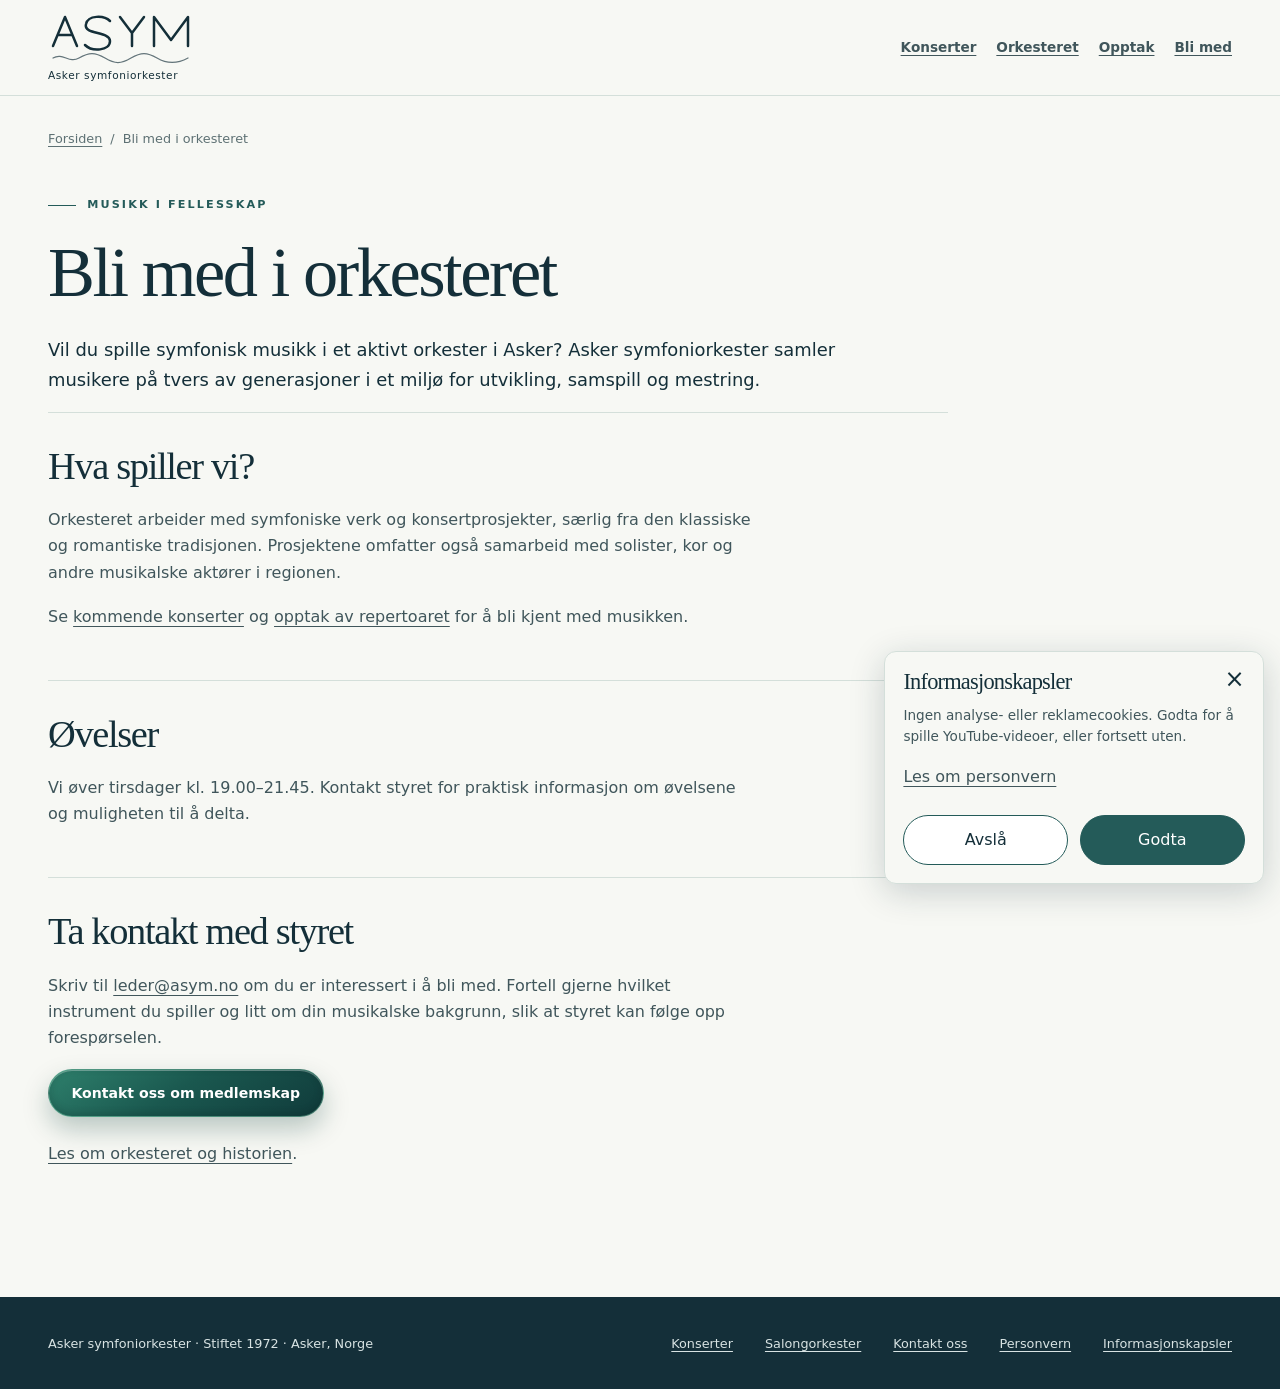
==== bli-med/index.html @ 5e907224 "Animate ASYM letters and resonance wave in a smooth continuous loop" ====
<!DOCTYPE html>
<html lang="nb"><head>
<meta charset="UTF-8"><meta name="viewport" content="width=device-width, initial-scale=1.0">
<meta name="theme-color" content="#142f39"><meta name="robots" content="index, follow, max-image-preview:large">
<title>Spille i orkester i Asker? | Bli med i Asker symfoniorkester</title><meta name="description" content="Vil du spille i Asker symfoniorkester? Vi øver tirsdager kl. 19.00–21.45. Kontakt styret om medlemskap og muligheten til å spille sammen med oss.">
<link rel="canonical" href="https://asym.no/bli-med/"><link rel="icon" href="/favicon.ico">
<link rel="icon" type="image/png" sizes="48x48" href="/favicon-48x48.png">
<link rel="icon" type="image/png" sizes="96x96" href="/favicon-96x96.png">
<link rel="icon" type="image/png" sizes="512x512" href="/favicon.png">
<link rel="apple-touch-icon" sizes="180x180" href="/apple-touch-icon.png"><link rel="manifest" href="/site.webmanifest">
<meta property="og:type" content="website"><meta property="og:locale" content="nb_NO">
<meta property="og:site_name" content="Asker symfoniorkester"><meta property="og:title" content="Spille i orkester i Asker? | Bli med i Asker symfoniorkester">
<meta property="og:description" content="Vil du spille i Asker symfoniorkester? Vi øver tirsdager kl. 19.00–21.45. Kontakt styret om medlemskap og muligheten til å spille sammen med oss."><meta property="og:url" content="https://asym.no/bli-med/">
<meta property="og:image" content="https://asym.no/images/orchestra_piano.jpg"><meta name="twitter:card" content="summary_large_image">
<link rel="stylesheet" href="/styles.css?v=86"><link rel="stylesheet" href="/content-pages.css?v=2">
<script type="application/ld+json">{
  "@context": "https://schema.org",
  "@graph": [
    {
      "@type": "MusicGroup",
      "@id": "https://asym.no/#organization",
      "name": "Asker symfoniorkester",
      "alternateName": "ASYM",
      "url": "https://asym.no/",
      "foundingDate": "1972",
      "email": "leder@asym.no",
      "logo": {
        "@type": "ImageObject",
        "url": "https://asym.no/favicon.png",
        "contentUrl": "https://asym.no/favicon.png",
        "width": 512,
        "height": 512
      },
      "image": "https://asym.no/images/orchestra_piano.jpg",
      "sameAs": [
        "https://www.facebook.com/profile.php?id=100062928895060"
      ]
    },
    {
      "@type": "WebPage",
      "@id": "https://asym.no/bli-med/#webpage",
      "url": "https://asym.no/bli-med/",
      "name": "Spille i orkester i Asker? | Bli med i Asker symfoniorkester",
      "description": "Vil du spille i Asker symfoniorkester? Vi øver tirsdager kl. 19.00–21.45. Kontakt styret om medlemskap og muligheten til å spille sammen med oss.",
      "inLanguage": "nb-NO",
      "isPartOf": {
        "@id": "https://asym.no/#website"
      },
      "about": {
        "@id": "https://asym.no/#organization"
      }
    },
    {
      "@type": "BreadcrumbList",
      "itemListElement": [
        {
          "@type": "ListItem",
          "position": 1,
          "name": "Forsiden",
          "item": "https://asym.no/"
        },
        {
          "@type": "ListItem",
          "position": 2,
          "name": "Bli med i orkesteret",
          "item": "https://asym.no/bli-med/"
        }
      ]
    }
  ]
}</script>
</head><body class="content-page"><a class="skip-link" href="#main">Hopp til innhold</a>
<header class="site-header"><nav class="content-nav" aria-label="Hovednavigasjon"><a class="brand brand-signature" href="/" aria-label="Asker symfoniorkester hjem"><svg class="brand-symbol" xmlns="http://www.w3.org/2000/svg" viewBox="0 0 148 56" fill="none" aria-hidden="true" focusable="false">
  <g stroke="currentColor" stroke-width="2.5" stroke-linecap="round" stroke-linejoin="round">
    <path d="M5 34 17 5 29 34M10 23h14"/>
    <path d="M62 9C56 3 40 3 38 12c-3 11 24 7 24 17 0 10-18 11-25 4"/>
    <path d="m72 5 12 16L96 5M84 21v13"/>
    <path d="M106 34V5l17 23 17-23v29"/>
  </g>
  <path class="brand-wave" d="M5 46c10-6 16 6 26 0s16-6 26 0 16 6 26 0 16-6 26 0 20 6 31 0" stroke="currentColor" stroke-width="1.25" stroke-linecap="round"/>
</svg><span class="brand-name">Asker symfoniorkester</span></a><div><a href="/konserter/">Konserter</a><a href="/om/">Orkesteret</a><a href="/repertoar/">Opptak</a><a href="/bli-med/">Bli med</a></div></nav></header>
<main id="main" class="container content-main">
<nav class="breadcrumbs" aria-label="Brødsmuler"><a href="/">Forsiden</a> <span>/</span> <span aria-current="page">Bli med i orkesteret</span></nav>
<p class="eyebrow">Musikk i fellesskap</p><h1>Bli med i orkesteret</h1><p class="lead">Vil du spille symfonisk musikk i et aktivt orkester i Asker? Asker symfoniorkester samler musikere på tvers av generasjoner i et miljø for utvikling, samspill og mestring.</p><section class="content-section"><h2>Hva spiller vi?</h2><p>Orkesteret arbeider med symfoniske verk og konsertprosjekter, særlig fra den klassiske og romantiske tradisjonen. Prosjektene omfatter også samarbeid med solister, kor og andre musikalske aktører i regionen.</p><p>Se <a href="/konserter/">kommende konserter</a> og <a href="/repertoar/">opptak av repertoaret</a> for å bli kjent med musikken.</p></section><section class="content-section"><h2>Øvelser</h2><p>Vi øver tirsdager kl. 19.00–21.45. Kontakt styret for praktisk informasjon om øvelsene og muligheten til å delta.</p></section><section class="content-section"><h2>Ta kontakt med styret</h2><p>Skriv til <a href="mailto:leder@asym.no">leder@asym.no</a> om du er interessert i å bli med. Fortell gjerne hvilket instrument du spiller og litt om din musikalske bakgrunn, slik at styret kan følge opp forespørselen.</p><a class="button button-primary" href="mailto:leder@asym.no">Kontakt oss om medlemskap</a><p class="content-note"><a href="/om/">Les om orkesteret og historien</a>.</p></section>
</main><footer class="site-footer"><div class="container footer-inner"><p>Asker symfoniorkester · Stiftet 1972 · Asker, Norge</p><div class="footer-links"><a href="/konserter/">Konserter</a><a href="/salongorkester/">Salongorkester</a><a href="mailto:leder@asym.no">Kontakt oss</a><a href="/personvern.html">Personvern</a></div></div></footer>
<script src="/cookies.js?v=3" defer></script>
</body></html>
---- styles.css ----
:root {
  color-scheme: light;
  --ink: #142f39;
  --text: #40565b;
  --muted: #5e7174;
  --paper: #f7f8f4;
  --mist: #eaf0ec;
  --line: #d4dfda;
  --fjord: #245b59;
  --ice: #d9e9df;
  --white: #fff;
  --container: 1200px;
  --gutter: clamp(1.25rem, 4vw, 3rem);
  --serif: Georgia, 'Times New Roman', serif;
}
.cookie-dialog { position: fixed; right: max(1rem, env(safe-area-inset-right)); bottom: max(1rem, env(safe-area-inset-bottom)); z-index: 120; width: min(380px, calc(100% - 2rem)); max-height: calc(100dvh - 2rem); overflow-y: auto; margin: 0; padding: 1.15rem; border: 1px solid var(--line); border-radius: 12px; background: var(--paper); color: var(--text); box-shadow: 0 8px 35px #142f3933; }
.cookie-dialog[hidden] { display: none; }
.cookie-dialog h2 { margin-bottom: .65rem; padding-right: 2rem; font-size: 1.4rem; }
.cookie-dialog p { margin-bottom: .5rem; font-size: .85rem; line-height: 1.55; }
.cookie-close { position: absolute; top: .4rem; right: .4rem; width: 44px; height: 44px; padding: 0; border: 0; background: transparent; color: var(--ink); font-size: 1.5rem; cursor: pointer; }
body:has(.cookie-dialog:not([hidden])) .facebook-float { visibility: hidden; }
.cookie-dialog > a { display: inline-flex; align-items: center; min-height: 44px; }
.cookie-actions { display: flex; flex-wrap: wrap; gap: .75rem; margin-top: 1rem; }
.cookie-actions button { flex: 1; min-height: 48px; padding: .65rem 1.25rem; border: 1px solid var(--fjord); border-radius: 999px; background: white; color: var(--ink); cursor: pointer; }
.cookie-actions button[data-cookie-choice="accept"] { background: var(--fjord); color: white; }
.cookie-preferences { min-height: 44px; padding: 0; border: 0; background: transparent; color: inherit; font: inherit; text-decoration: underline; text-underline-offset: .25em; cursor: pointer; }
/* Membership stays on the main page, with a readable invitation and a single form. */
#bli-medlem { background: #112c37; padding-block: clamp(3rem, 6vw, 5.5rem); }
#bli-medlem .member-panel { display: grid; grid-template-columns: minmax(0, 1fr) minmax(0, 1fr); align-items: start; gap: clamp(2rem, 5vw, 4.5rem); }
.member-copy p { max-width: 58ch; line-height: 1.7; }
.member-rehearsal { margin-block: 1.75rem; padding-block: 1.25rem; border-block: 1px solid #ffffff33; }
.member-rehearsal > span { display: block; margin-bottom: .35rem; color: #bad8cd; font-size: .75rem; letter-spacing: .12em; text-transform: uppercase; }
.member-rehearsal strong { display: block; margin-bottom: .5rem; color: white; font-size: 1.1rem; }
.member-form h3 { margin-bottom: .7rem; color: white; font-family: 'Segoe UI', system-ui, sans-serif; font-size: 1.35rem; font-weight: 600; letter-spacing: -.02em; }
.member-form > p { font-size: .95rem; }
.member-fields { display: grid; grid-template-columns: repeat(2, minmax(0, 1fr)); gap: 1.15rem; padding-block: 1.5rem; border-top: 1px solid #ffffff33; }
.member-fields label { display: grid; gap: .5rem; min-width: 0; color: #f1f5f2; font-size: .9rem; font-weight: 600; }
.member-field-wide { grid-column: 1 / -1; }
.member-fields input, .member-fields textarea { width: 100%; min-width: 0; min-height: 48px; padding: .75rem .9rem; border: 1px solid #76908f; border-radius: 6px; background: #ffffff0d; color: white; font: inherit; font-size: 1rem; font-weight: 400; }
.member-fields textarea { resize: vertical; }
.member-fields input::placeholder { color: #b4c6c7; opacity: 1; }
.member-fields input:focus-visible, .member-fields textarea:focus-visible { outline: 3px solid #b4d9cb; outline-offset: 3px; }
.member-form .member-form-note, .member-form .member-form-alternative { color: #c6d8d5; font-size: .85rem; line-height: 1.6; }
.member-form-alternative { margin-top: 1rem; }
.form-honeypot { position: absolute; width: 1px; height: 1px; overflow: hidden; clip-path: inset(50%); }
.member-form-status { margin: .8rem 0 0; color: #e6f2ec; font-size: .9rem; }
.member-form-status:empty { display: none; }
.member-form button:disabled { opacity: .7; cursor: wait; }
.privacy-dialog { width: min(760px, calc(100% - 2rem)); max-height: calc(100dvh - 2rem); padding: clamp(1.25rem, 4vw, 2.5rem); border: 1px solid var(--line); border-radius: 16px; background: var(--paper); color: var(--text); }
.privacy-dialog::backdrop { background: #142f3977; }
.privacy-dialog h1 { margin-bottom: 1.5rem; padding-right: 2.5rem; font-size: clamp(2rem, 5vw, 3rem); }
.privacy-dialog h2 { margin-block: 1.5rem .75rem; font-size: 1.5rem; }
.privacy-dialog-close { position: sticky; top: 0; display: block; margin-left: auto; width: 44px; height: 44px; border: 1px solid var(--line); border-radius: 8px; background: var(--paper); color: var(--ink); font-size: 1.5rem; cursor: pointer; }
@media (max-width: 760px) {
  #bli-medlem .member-panel { grid-template-columns: minmax(0, 1fr); gap: 2.5rem; }
}
@media (max-width: 480px) {
  .member-fields { grid-template-columns: minmax(0, 1fr); }
  .member-form > .button { width: 100%; }
}
* { box-sizing: border-box; }
html { scroll-behavior: smooth; scroll-padding-top: 100px; background: var(--paper); }
body { margin: 0; color: var(--text); background: var(--paper); font-family: 'Segoe UI', system-ui, sans-serif; font-size: 1rem; line-height: 1.65; -webkit-font-smoothing: antialiased; }
img { display: block; max-width: 100%; }
a { color: inherit; text-underline-offset: .25em; }
button { font: inherit; }
button, a { -webkit-tap-highlight-color: transparent; }
a:focus-visible, button:focus-visible { outline: 3px solid #3986a5; outline-offset: 5px; }
::selection { background: var(--ice); color: var(--ink); }
p { margin: 0 0 1.1rem; }
h1, h2, h3 { margin: 0; color: var(--ink); font-family: var(--serif); font-weight: 400; line-height: 1.1; letter-spacing: -.035em; text-wrap: balance; }
h2 { margin-bottom: 1.25rem; font-size: clamp(2.1rem, 4vw, 3.65rem); }
h3 { font-size: clamp(1.5rem, 2.2vw, 1.95rem); }
.container, .nav { width: min(calc(100% - var(--gutter) * 2), var(--container)); margin-inline: auto; }
.section { padding-block: clamp(2.5rem, 4.3vw, 4.5rem); }
.section-muted { background: var(--mist); }
.eyebrow { display: flex; align-items: center; gap: .7rem; margin-bottom: 1.25rem; color: var(--fjord); font-size: .7rem; font-weight: 700; line-height: 1.5; letter-spacing: .19em; text-transform: uppercase; }
.eyebrow::before { content: ''; width: 1.75rem; height: 1px; background: currentColor; }
.lead { color: var(--ink); font-size: clamp(1.05rem, 1.4vw, 1.2rem); line-height: 1.65; }
.skip-link { position: fixed; left: 1rem; top: 1rem; z-index: 200; padding: .8rem 1.2rem; background: var(--ink); color: white; border-radius: 6px; transform: translateY(-200%); }
.skip-link:focus { transform: none; }
.site-header { position: sticky; top: 0; z-index: 100; background: rgba(247,248,244,.95); border-bottom: 1px solid var(--line); backdrop-filter: blur(18px); }
.nav { display: flex; align-items: center; justify-content: space-between; gap: 1rem; min-height: 68px; }
.brand { display: inline-flex; align-items: center; gap: .8rem; color: var(--ink); text-decoration: none; }
.brand-mark { display: grid; place-items: center; flex-shrink: 0; width: 44px; height: 44px; border: 1px solid var(--fjord); border-radius: 50%; font-family: var(--serif); font-size: .72rem; font-weight: 600; letter-spacing: -.08em; }
.brand-text { max-width: 150px; font-weight: 600; font-size: .98rem; line-height: 1.2; letter-spacing: -.02em; }
.nav-menu { display: flex; align-items: center; gap: clamp(.25rem, 1.5vw, 1.5rem); }
.nav-menu a { display: inline-flex; align-items: center; min-height: 44px; padding: .6rem .5rem; color: var(--ink); font-size: .84rem; font-weight: 600; text-decoration: none; transition: color .2s; }
.nav-menu a:hover { color: var(--fjord); }
.nav-menu .nav-cta { padding-inline: 1.4rem; margin-left: .5rem; border-radius: 999px; background: var(--ink); color: white; }
.nav-menu .nav-cta:hover { background: var(--fjord); color: white; }
.nav-cta-short, .nav-toggle { display: none; }
.nav-toggle { width: 46px; height: 46px; padding: 12px; border: 1px solid var(--line); border-radius: 50%; background: transparent; cursor: pointer; }
.nav-toggle span { display: block; height: 1px; margin: 5px 0; background: var(--ink); transition: transform .2s, opacity .2s; }
.nav-toggle[aria-expanded='true'] span:nth-child(1) { transform: translateY(6px) rotate(45deg); }
.nav-toggle[aria-expanded='true'] span:nth-child(2) { opacity: 0; }
.nav-toggle[aria-expanded='true'] span:nth-child(3) { transform: translateY(-6px) rotate(-45deg); }
.hero { position: relative; isolation: isolate; display: grid; align-items: end; min-height: min(calc(100svh - 69px), 720px); padding: clamp(2rem, 4svh, 4rem) var(--gutter); color: white; background: var(--ink); overflow: hidden; }
.hero::before { content: ''; position: absolute; inset: 0; z-index: 1; background: linear-gradient(90deg, rgba(0,0,0,.68), rgba(0,0,0,.28) 48%, rgba(0,0,0,.06)), linear-gradient(0deg, rgba(0,0,0,.22), transparent 52%); }
.hero-copy { position: relative; z-index: 2; width: min(100%, var(--container)); margin-inline: auto; }
.hero .eyebrow { color: #f3f2eb; margin-bottom: 1.5rem; }
.hero h1 { color: #f8f9f3; font-size: clamp(3.4rem, 7.3vw, 7rem); line-height: .99; letter-spacing: -.045em; margin-bottom: 1.65rem; }
.hero h1 span { display: block; }
.hero h1 span:last-child { color: #f3f2eb; font-style: italic; }
.hero-subtitle { margin-bottom: .7rem; color: white; font-size: clamp(1rem, 1.5vw, 1.2rem); }
.hero-intro { max-width: 410px; color: #d4dfdf; font-size: .96rem; }
.hero-gallery { position: absolute; inset: 0; z-index: 0; overflow: hidden; }
.hero-gallery-track, .hero-gallery-slide, .hero-gallery-slide img { width: 100%; height: 100%; }
.hero-gallery-slide { position: absolute; inset: 0; margin: 0; opacity: 0; transform: scale(1.04); transition: opacity 1.3s ease, transform 7.5s cubic-bezier(.2,.7,.2,1); }
.hero-gallery-slide.is-active { opacity: 1; transform: scale(1); }
.hero-gallery-slide img { object-fit: cover; object-position: center 48%; filter: saturate(.96) contrast(1.04); }
.hero-gallery-slide:nth-child(2) img { object-position: center 48%; }
.hero-gallery-slide:nth-child(3) img { object-position: center 45%; }
.hero-gallery-controls { position: absolute; right: clamp(1.25rem, 4vw, 3rem); bottom: clamp(.25rem, 1vw, .75rem); z-index: 3; display: flex; gap: 0; }
.hero-gallery-controls button { display: grid; place-items: center; width: 44px; height: 44px; padding: 0; border: 0; background: transparent; cursor: pointer; }
.hero-gallery-controls button::before { content: ''; width: 24px; height: 4px; border-radius: 99px; background: rgba(255,255,255,.45); transition: width .25s ease, background .25s ease; }
.hero-gallery-controls button.is-active::before { width: 36px; background: #e4eee5; }
.hero-gallery-controls button:focus-visible { outline: 2px solid white; outline-offset: 4px; }
.carousel-track, .carousel-slide, .carousel-slide img { width: 100%; height: 100%; }
.carousel-slide { margin: 0; }
.carousel-slide img { object-fit: cover; object-position: 60% 45%; }
.button-row, .concert-actions { display: flex; flex-wrap: wrap; gap: .75rem; margin-top: 1.75rem; }
.button { display: inline-flex; align-items: center; justify-content: center; gap: 1rem; min-height: 48px; border: 1px solid transparent; border-radius: 999px; padding: .8rem 1.4rem; font-size: .88rem; font-weight: 600; line-height: 1.3; text-decoration: none; transition: background .2s, transform .2s, border-color .2s; }
.button-primary { background: linear-gradient(135deg, #2f7469, #1d4f4c); color: white; }
.button-primary::after, .button-light::after { content: none; }
.button-primary:hover { background: linear-gradient(135deg, #398577, #245b59); transform: translateY(-2px); }
.hero .button-primary { background: linear-gradient(135deg, #2f7469, #1d4f4c); color: white; }
.button-light { background: var(--ice); color: var(--ink); }
.hero .button-primary:hover { background: linear-gradient(135deg, #398577, #245b59); }
.button-light:hover { background: #f0f5e9; }
.button-secondary { background: rgba(255,255,255,.04); border-color: #91a4a6; color: white; }
.button-secondary:hover { background: rgba(255,255,255,.15); border-color: white; }
.button-ghost { border-color: var(--line); color: var(--fjord); }
.button-ghost:hover { background: var(--mist); border-color: var(--fjord); }
.concert-feature { border-bottom: 1px solid var(--line); }
.concert-shell { display: grid; grid-template-columns: 90px minmax(0, 1fr) minmax(0, .95fr); gap: clamp(1.5rem, 3vw, 3rem); align-items: center; }
.concert-date { display: grid; justify-items: center; align-self: start; margin-top: .3rem; border-top: 2px solid var(--fjord); padding-top: 1.1rem; color: var(--fjord); }
.concert-day { font-family: var(--serif); font-size: 4.5rem; line-height: 1; letter-spacing: -.06em; }
.concert-month, .concert-year { font-size: .72rem; letter-spacing: .12em; text-transform: uppercase; }
.concert-year { color: var(--muted); }
.concert-copy .lead { font-size: 1rem; }
.concert-actions { margin-top: 1.25rem; }
.concert-highlights { list-style: none; padding: 0; margin: 1.5rem 0 0; font-size: .9rem; }
.concert-highlights li { padding-block: .55rem; border-top: 1px solid var(--line); }
.concert-visual { margin: 0; height: 100%; min-height: 350px; border-radius: 12px; overflow: hidden; }
.concert-visual img { width: 100%; height: 100%; object-fit: cover; }
.about-shell, .two-column { display: grid; grid-template-columns: minmax(0,1fr) minmax(0,1fr); align-items: center; gap: clamp(2rem, 6vw, 6rem); }
.about-copy h2 { max-width: 13ch; }
.about-list { list-style: none; padding: 0; margin: 1.5rem 0 0; font-size: .95rem; }
.about-list li { position: relative; padding: .65rem 0 .65rem 1.2rem; border-bottom: 1px solid var(--line); }
.about-list li::before { content: ''; position: absolute; top: 1.25rem; left: 0; width: 5px; height: 5px; border-radius: 50%; background: var(--fjord); }
.about-visual img { width: 100%; aspect-ratio: 3 / 2; object-fit: cover; border-radius: 12px; }
.highlight-grid { display: grid; grid-template-columns: repeat(4, minmax(0,1fr)); gap: .8rem; list-style: none; margin: 1.6rem 0 0; padding: 0; }
.highlight-card { border-top: 1px solid var(--line); padding-top: 1rem; }
.highlight-card strong { display: block; color: var(--fjord); font-family: var(--serif); font-size: clamp(1.2rem, 1.7vw, 1.65rem); font-weight: 400; }
.highlight-card span { display: block; margin-top: .35rem; font-size: .72rem; color: var(--muted); }
.upcoming-section { background: var(--mist); }
.upcoming-header { margin-bottom: 1.75rem; }
.upcoming-header h2 { max-width: 18ch; }
.upcoming-grid { display: grid; grid-template-columns: repeat(3, minmax(0,1fr)); gap: 1.5rem; }
.upcoming-card { display: flex; flex-direction: column; border: 1px solid #d5dfd8; border-radius: 12px; overflow: hidden; background: var(--paper); }
.upcoming-card > img { width: 100%; aspect-ratio: 1.6; object-fit: cover; }
.upcoming-card-body { display: flex; flex-direction: column; align-items: start; flex: 1; padding: clamp(1.2rem, 2vw, 2rem); }
.upcoming-date { margin-bottom: 1.1rem; font-size: .73rem; font-weight: 700; letter-spacing: .06em; text-transform: uppercase; color: var(--fjord); }
.upcoming-card h3 { margin-bottom: 1rem; }
.upcoming-place { font-size: .84rem; font-weight: 600; margin-bottom: .5rem; }
.upcoming-note { font-size: .86rem; margin-bottom: 1.5rem; }
.upcoming-cta { margin-top: auto; }
.upcoming-card-dark { border-color: var(--ink); background: var(--ink); color: #d5e2e2; }
.upcoming-card-dark h3 { color: white; }
.upcoming-card-dark .upcoming-date { color: #bad7c8; }
.upcoming-card-dark .button-primary { background: linear-gradient(135deg, #398577, #245b59); color: white; }
.upcoming-card-warm { background: #f4f3ea; }
.upcoming-card-rose { background: #e0e9ec; }
.ticket-note { margin: 1.5rem 0 0; font-size: .82rem; color: var(--muted); }
.section-dark { background: var(--fjord); color: #e0ebe6; }
.section-dark h2, .section-dark .lead { color: white; }
.section-dark .eyebrow { color: #c2dbce; }
#bli-medlem { padding-block: clamp(2.5rem,4.2vw,4.25rem); }
.member-panel { display: flex; align-items: center; justify-content: space-between; gap: 2rem; }
.member-panel .button { flex-shrink: 0; }
.member-panel p:last-child { margin-bottom: 0; font-size: .9rem; }
#galleri { background: var(--paper); }
.gallery-grid { display: grid; grid-template-columns: repeat(4,minmax(0,1fr)); gap: 1rem; margin-top: 2rem; }
.gallery-item { position: relative; display: block; padding: 0; border: 0; border-radius: 8px; overflow: hidden; background: var(--mist); cursor: zoom-in; }
.gallery-item:first-child { grid-column: span 2; grid-row: span 2; }
.gallery-item img { width: 100%; height: 100%; aspect-ratio: 4/3; object-fit: cover; transition: transform .4s; }
.gallery-item:first-child img { aspect-ratio: auto; }
.gallery-item::after { content: '+'; position: absolute; bottom: .6rem; right: .6rem; display: grid; place-items: center; width: 36px; height: 36px; border-radius: 50%; background: rgba(20,47,57,.86); color: white; font-size: 1.4rem; line-height: 1; box-shadow: 0 5px 14px rgba(0,0,0,.2); }
@media (hover: hover) { .gallery-item:hover img { transform: scale(1.035); } }
.narrow { max-width: 780px; }
#salongorkester { border-top: 1px solid var(--line); }
.rounded-image { width: 100%; height: auto; border-radius: 10px; }
.align-start { align-items: start; }
.contact-section { padding-block: clamp(2rem,3vw,3rem); }
.contact-card { padding: clamp(1.25rem,2vw,1.75rem); background: var(--mist); border-radius: 12px; font-style: normal; }
.contact-email { display: inline-block; margin-bottom: 1rem; color: var(--fjord); font-family: var(--serif); font-size: clamp(1.65rem,3vw,2.4rem); overflow-wrap: anywhere; }
.contact-list { display: grid; gap: .45rem; }
.contact-list > span { display: grid; grid-template-columns: 100px 1fr; gap: 1rem; padding-top: .5rem; border-top: 1px solid var(--line); font-size: .87rem; }
.contact-list strong { font-size: .65rem; text-transform: uppercase; letter-spacing: .1em; padding-top: .2rem; color: var(--muted); }
.site-footer { padding-block: 1.5rem; background: var(--ink); color: #d8e3e3; font-size: .8rem; }
.footer-inner, .footer-links, .footer-support-row { display: flex; align-items: center; flex-wrap: wrap; gap: 1rem 2rem; }
.footer-inner { justify-content: space-between; }
.footer-inner p { margin: 0; }
.footer-links a { display: inline-flex; align-items: center; min-height: 44px; }
.footer-support-row { margin-top: 1rem; padding-top: 1rem; border-top: 1px solid #40565d; }
.footer-support-row > span { font-size: .65rem; letter-spacing: .12em; text-transform: uppercase; }
.footer-support-logos { display: flex; align-items: stretch; flex-wrap: wrap; gap: .65rem; }
.support-logo { display: grid; place-items: center; min-width: 112px; height: 78px; padding: 7px 12px; border: 1px solid rgba(255,255,255,.18); border-radius: 10px; background: #f2e7e2; transition: border-color .2s ease, transform .2s ease; }
.support-logo:hover { border-color: rgba(255,255,255,.48); transform: translateY(-2px); }
.support-logo:focus-visible { outline: 2px solid #9fc6bc; outline-offset: 3px; }
.support-logo img { display: block; width: auto; max-width: 150px; height: auto; max-height: 52px; padding: 0; border-radius: 0; background: transparent; }
.support-logo-sparebank { min-width: 82px; }
.support-logo-sparebank img { max-width: 54px; max-height: 52px; }
.support-logo-asker { min-width: 154px; }
.support-logo-asker img { max-width: 138px; max-height: 48px; }
.support-logo-orchestra { min-width: 154px; overflow: hidden; }
.support-logo-orchestra span { position: relative; display: block; width: 132px; height: 65px; background: url('images/hostkonsert-2026.png') -842px -638px / 1440px 754px no-repeat; }
.support-logo-orchestra span::before { content: ''; position: absolute; inset: 0 0 auto; height: 8px; background: #f2e7e2; }
.image-viewer { width: min(1200px,calc(100% - 1.5rem)); max-width: none; max-height: calc(100dvh - 1.5rem); padding: 3.6rem clamp(.75rem, 2vw, 1.5rem) 1rem; border: 1px solid #52666c; border-radius: 20px; background: #102832; color: white; box-shadow: 0 35px 100px rgba(0,0,0,.45); overflow-x: hidden; overflow-y: auto; }
.image-viewer::backdrop { background: rgba(6,20,25,.85); backdrop-filter: blur(8px); }
.viewer-stage { position: relative; display: grid; place-items: center; min-height: 0; background: #0b1e25; border-radius: 12px; overflow: hidden; touch-action: pan-y; }
.image-viewer img { width: 100%; height: min(72dvh, 720px); max-height: calc(100dvh - 150px); object-fit: contain; }
.viewer-footer { display: flex; align-items: center; justify-content: space-between; gap: 1rem; padding: .85rem .3rem 0; }
.image-viewer p { margin: 0; font-size: .88rem; }
.viewer-count { flex-shrink: 0; color: #b5cdca; font-size: .78rem; font-variant-numeric: tabular-nums; }
.viewer-close, .viewer-arrow { display: grid; place-items: center; width: 44px; height: 44px; padding: 0; border: 1px solid rgba(255,255,255,.22); border-radius: 13px; background: rgba(15,31,39,.48); color: white; cursor: pointer; backdrop-filter: blur(14px); transition: background .2s ease, border-color .2s ease, transform .2s ease; }
.viewer-close { position: absolute; top: .65rem; right: .75rem; }
.viewer-arrow { position: absolute; top: 50%; z-index: 1; transform: translateY(-50%); }
.viewer-prev { left: .75rem; }
.viewer-next { right: .75rem; }
.viewer-close:hover, .viewer-arrow:hover { background: rgba(255,255,255,.18); border-color: rgba(255,255,255,.45); }
.viewer-arrow:active { transform: translateY(-50%) scale(.94); }
body:has(.image-viewer[open]) { overflow: hidden; }
@media (max-width: 600px) {
  .image-viewer { padding-top: 3.25rem; }
  .image-viewer img { height: min(68dvh, 560px); max-height: calc(100dvh - 165px); }
  .viewer-arrow { width: 40px; height: 40px; }
  .viewer-prev { left: .35rem; }
  .viewer-next { right: .35rem; }
}
@media (prefers-reduced-motion: no-preference) {
  .hero-copy { animation: arrive .7s ease-out both; }
  @keyframes arrive { from { opacity: 0; transform: translateY(12px); } to { opacity: 1; transform: none; } }
}
@media (max-width: 1000px) {
  .concert-shell { grid-template-columns: 72px minmax(0,1fr) minmax(0,.8fr); gap: 1.5rem; }
  .concert-visual { min-height: 320px; }
  .highlight-grid { grid-template-columns: repeat(2,minmax(0,1fr)); }
  .upcoming-grid { gap: 1rem; }
}
@media (min-width: 761px) and (max-width: 1000px) {
  .upcoming-grid { grid-template-columns: repeat(2,minmax(0,1fr)); }
}
@media (max-width: 760px) {
  html { scroll-padding-top: 64px; }
  .nav { min-height: 64px; }
  .nav-toggle { display: block; }
  .nav-menu { display: none; position: absolute; top: calc(100% + 1px); left: 0; right: 0; padding: 1rem var(--gutter) 1.5rem; background: var(--paper); border-bottom: 1px solid var(--line); box-shadow: 0 20px 30px rgba(20,47,57,.1); }
  .nav-menu.is-open { display: grid; gap: .4rem; max-height: calc(100dvh - 65px); overflow-y: auto; overscroll-behavior: contain; }
  .nav-menu a { min-height: 48px; padding-inline: .7rem; }
  .nav-menu .nav-cta { margin: .5rem 0 0; justify-content: center; }
  .hero { min-height: min(calc(100svh - 65px), 700px); padding-block: clamp(1.5rem, 4svh, 3rem); }
  .hero::before { background: linear-gradient(90deg,rgba(0,0,0,.56),rgba(0,0,0,.2)),linear-gradient(0deg,rgba(0,0,0,.23),transparent); }
  .hero h1 { font-size: clamp(3.1rem,10.5vw,5.4rem); }
  .hero-intro { max-width: 360px; }
  .concert-shell { grid-template-columns: 64px minmax(0,1fr); gap: 1.5rem; }
  .concert-day { font-size: 3.6rem; }
  .concert-visual { grid-column: 1 / -1; min-height: 0; height: auto; aspect-ratio: 16/9; margin-top: .5rem; }
  .about-shell, .two-column { grid-template-columns: 1fr; gap: 2.5rem; }
  .about-copy h2 { max-width: 18ch; }
  .highlight-grid { grid-template-columns: repeat(4,minmax(0,1fr)); }
  .upcoming-grid { grid-template-columns: 1fr; gap: 1.5rem; }
  .upcoming-card { display: grid; grid-template-columns: minmax(0,.8fr) minmax(0,1fr); }
  .upcoming-card > img { height: 100%; aspect-ratio: auto; }
  .upcoming-card-body { padding: 1.5rem; }
  .member-panel { align-items: start; flex-direction: column; }
  .gallery-grid { grid-template-columns: repeat(2,minmax(0,1fr)); gap: .75rem; }
  .gallery-item:first-child { grid-row: auto; }
  .gallery-item:first-child img { aspect-ratio: 16/9; }
}
@media (max-width: 480px) {
  .hero h1 { font-size: clamp(2.9rem,12vw,4rem); }
  .hero-subtitle { max-width: 24ch; }
  .button-row { gap: .65rem; }
  .button { padding-inline: 1.1rem; font-size: .84rem; }
  .concert-shell { grid-template-columns: 1fr; gap: 1.5rem; }
  .concert-date { display: flex; gap: .65rem; align-items: baseline; justify-content: start; margin: 0; padding-top: .7rem; }
  .concert-day { font-size: 2.5rem; }
  .concert-visual { grid-column: auto; }
  .highlight-grid { grid-template-columns: repeat(2,minmax(0,1fr)); }
  .highlight-card strong { font-size: 1.55rem; }
  .upcoming-card { display: flex; }
  .upcoming-card > img { height: auto; aspect-ratio: 16/10; }
  .contact-list > span { grid-template-columns: 75px 1fr; gap: .75rem; }
  .footer-links { gap: .8rem; }
}
@media (prefers-reduced-motion: reduce) {
  html { scroll-behavior: auto; }
  *, *::before, *::after { animation: none !important; transition: none !important; }
}
@media (forced-colors: active) {
  .button, .nav-cta, .brand-mark { border: 1px solid ButtonText; }
}
/* Keep enlarged text and intrinsic image sizes inside their layout tracks. */
.hero-copy, .concert-copy, .about-copy, .two-column > *, .upcoming-card-body, .member-panel > *, .brand, .brand-text { min-width: 0; }
h1, h2, h3, p, li, .brand-text, .contact-list { overflow-wrap: anywhere; }
.nav-toggle { flex-shrink: 0; }
.button { max-width: 100%; }
.concert-date { flex-wrap: wrap; }
.gallery-grid > img { width: 100%; height: 100%; aspect-ratio: 4/3; object-fit: cover; border-radius: 8px; }
@media (min-width: 761px) { .gallery-item:nth-last-child(-n+2) { grid-column: span 2; } .gallery-item:nth-last-child(-n+2) img { aspect-ratio: 8/3; } }
@media (max-width: 480px) {
  .concert-shell { grid-template-columns: minmax(0,1fr); }
  .contact-card { padding: 1.25rem; }
  .contact-list > span { grid-template-columns: minmax(0,.6fr) minmax(0,1fr); }
}
/* Event artwork stays complete, including dates, credits and sponsors. */
.concert-poster { align-self: center; min-height: 0; height: auto; aspect-ratio: 1920 / 1005; }
.concert-poster img { height: auto; object-fit: contain; }
.upcoming-card-poster > img { height: auto; aspect-ratio: 1920 / 1005; object-fit: contain; align-self: start; }
.event-details-link { display: inline-flex; align-items: center; min-height: 44px; margin-top: .5rem; font-size: .85rem; color: var(--fjord); }
.season-note { display: flex; flex-wrap: wrap; gap: .5rem 1.5rem; margin: 1.5rem 0 0; padding-top: 1.5rem; border-top: 1px solid var(--line); font-size: .9rem; }
.season-note time { color: var(--fjord); font-weight: 600; }
.opera-section { border-bottom: 1px solid var(--line); }
.opera-copy { min-width: 0; }
.opera-poster { margin: 0; overflow: hidden; border-radius: 12px; }
.opera-poster img { width: 100%; height: auto; }
.event-performers { margin: 1.5rem 0 2rem; }
.event-performers > div { padding-block: .75rem; border-top: 1px solid var(--line); }
.event-performers dt { color: var(--fjord); font-size: .72rem; letter-spacing: .1em; text-transform: uppercase; font-weight: 600; }
.event-performers dd { margin: .3rem 0 0; }

/* A compact social shortcut that stays clear of the page content. */
.facebook-float { position: fixed; right: clamp(1rem, 2.5vw, 2rem); bottom: clamp(1rem, 2.5vw, 2rem); z-index: 90; display: flex; align-items: center; width: 58px; height: 58px; border-radius: 50%; background: white; box-shadow: 0 14px 30px rgba(10,42,86,.28); color: white; transition: opacity .2s ease, transform .2s ease; }
.facebook-float-link { display: grid; place-items: center; width: 58px; height: 58px; border-radius: 50%; color: white; text-decoration: none; }
.facebook-float-icon, .facebook-float-icon img { display: block; width: 58px; height: 58px; object-fit: contain; }
.facebook-float-link:hover .facebook-float-icon { transform: scale(1.05); }
.facebook-float-copy { position: absolute; right: calc(100% + .8rem); top: 50%; width: max-content; max-width: min(220px, calc(100vw - 7rem)); padding: .62rem .8rem; border-radius: 7px; background: #102e39; color: white; font-size: .78rem; font-weight: 650; line-height: 1.2; opacity: 0; pointer-events: none; transform: translate(8px, -50%); transition: opacity .2s ease, transform .2s ease; }
.facebook-float-copy::after { content: ''; position: absolute; top: 50%; right: -5px; width: 10px; height: 10px; background: #102e39; transform: translateY(-50%) rotate(45deg); }
.facebook-float:hover .facebook-float-copy, .facebook-float:focus-within .facebook-float-copy { opacity: 1; transform: translate(0, -50%); }
@media (max-width: 600px) { .facebook-float { right: 1rem; bottom: max(1rem, env(safe-area-inset-bottom)); } .facebook-float-copy { display: none; } }

/* Light, depth and tactile motion give the landing page a more live concert feel. */
.hero::after { content: ''; position: absolute; z-index: 1; inset: -18%; pointer-events: none; background: radial-gradient(circle at 76% 28%, rgba(255,255,255,.12), transparent 20%), radial-gradient(circle at 28% 80%, rgba(0,0,0,.12), transparent 30%); }
.hero-copy { text-shadow: 0 16px 38px rgba(5,21,27,.22); }
.hero .eyebrow { text-shadow: none; }
.button { position: relative; overflow: hidden; isolation: isolate; box-shadow: 0 7px 17px rgba(18,54,60,.1); }
.button::before { content: ''; position: absolute; z-index: 1; inset: -2px; pointer-events: none; background: linear-gradient(110deg, transparent 22%, rgba(255,255,255,.36) 44%, transparent 62%); opacity: 0; transform: translateX(-115%); }
.button-primary { box-shadow: 0 12px 24px rgba(21,89,87,.25); }
.hero .button-primary, .button-light { box-shadow: 0 15px 30px rgba(3,24,30,.3); }
.ticket-cta { position: relative; overflow: hidden; isolation: isolate; }
.ticket-cta::before { content: ''; position: absolute; inset: -2px; z-index: 1; pointer-events: none; background: linear-gradient(110deg, transparent 28%, rgba(255,255,255,.48) 46%, transparent 64%); opacity: 0; transform: translateX(-120%); }
.nav-menu .ticket-cta { background: linear-gradient(135deg, #2f7469, #1d4f4c); color: white; box-shadow: 0 10px 22px rgba(15,71,65,.26); }
.nav-menu .ticket-cta:hover { background: linear-gradient(135deg, #398577, #245b59); color: white; }
.footer-ticket-link { padding: .6rem 1rem; border-radius: 999px; background: linear-gradient(135deg, #2f7469, #1d4f4c); color: white; font-weight: 700; text-decoration: none; box-shadow: 0 8px 18px rgba(0,0,0,.2); }
.concert-visual, .opera-poster { box-shadow: 0 24px 54px rgba(16,47,57,.16); }
.concert-visual img, .opera-poster img, .upcoming-card > img { transition: transform .55s cubic-bezier(.2,.7,.2,1), filter .55s ease; }
.upcoming-card { box-shadow: 0 10px 24px rgba(16,47,57,.06); transition: transform .35s cubic-bezier(.2,.7,.2,1), box-shadow .35s ease, border-color .35s ease; }
.section-muted, .upcoming-section { background-image: radial-gradient(circle at 10% 12%, rgba(255,255,255,.7), transparent 26%), linear-gradient(180deg, rgba(255,255,255,.12), rgba(220,233,225,.18)); }
.video-section { position: relative; overflow: hidden; }
.video-section::before { content: ''; position: absolute; inset: 0; pointer-events: none; background: radial-gradient(circle at 86% 12%, rgba(82,148,147,.2), transparent 26%), radial-gradient(circle at 12% 88%, rgba(151,190,170,.12), transparent 28%); }
.video-section > .container { position: relative; }
@media (hover: hover) {
  .button:hover::before { opacity: 1; animation: cta-sheen .7s ease both; }
  .button:hover { transform: translateY(-2px); box-shadow: 0 15px 30px rgba(18,54,60,.2); }
  .upcoming-card:hover { transform: translateY(-7px); border-color: rgba(36,91,89,.4); box-shadow: 0 25px 48px rgba(16,47,57,.15); }
  .upcoming-card:hover > img, .concert-visual:hover img, .opera-poster:hover img { transform: scale(1.035); filter: saturate(1.06) contrast(1.03); }
  .facebook-float:hover { transform: translateY(-3px); box-shadow: 0 23px 48px rgba(16,47,57,.27); }
}
@keyframes cta-sheen { from { transform: translateX(-115%); } to { transform: translateX(115%); } }
@media (prefers-reduced-motion: no-preference) {
  .hero::after { animation: ambient-light 12s ease-in-out infinite alternate; }
  .facebook-float { animation: social-arrival .65s .7s both; }
  .button-primary::before, .ticket-cta::before { animation: cta-idle-sheen 4.8s 1.2s ease-in-out infinite; }
}
@keyframes ambient-light { from { transform: translate3d(-1.2%,-.8%,0) scale(1); } to { transform: translate3d(1.2%,.8%,0) scale(1.04); } }
@keyframes social-arrival { from { opacity: 0; transform: translateY(18px); } to { opacity: 1; transform: translateY(0); } }
@keyframes cta-idle-sheen { 0%, 70%, 100% { opacity: 0; transform: translateX(-120%); } 78% { opacity: .85; } 94% { opacity: 0; transform: translateX(120%); } }
@media (prefers-reduced-motion: reduce) { .hero::after, .facebook-float, .button, .upcoming-card, .concert-visual img, .opera-poster img, .upcoming-card > img { animation: none !important; transition: none !important; } }

/* Privacy page */
.privacy-page { min-height: 100vh; background: #f4f6f2; color: #17343d; }
.privacy-back { color: #17343d; font-size: .84rem; font-weight: 700; text-decoration-thickness: 1px; text-underline-offset: .3rem; }
.privacy-main { padding: clamp(8.5rem, 14vw, 11rem) 1.25rem clamp(4rem, 8vw, 7rem); }
.privacy-article { width: min(820px, 100%); margin: 0 auto; }
.privacy-article h1 { max-width: 12ch; margin: .8rem 0 1.25rem; font-size: clamp(3rem, 7vw, 5.8rem); line-height: .92; }
.privacy-lead { max-width: 42rem; margin-bottom: clamp(2.5rem, 5vw, 4.5rem); color: #35545e; font-size: clamp(1.1rem, 2vw, 1.35rem); line-height: 1.65; }
.privacy-article section { display: grid; grid-template-columns: minmax(11rem, .42fr) 1fr; gap: clamp(1rem, 4vw, 3.5rem); padding: 1.6rem 0; border-top: 1px solid rgba(23,52,61,.18); }
.privacy-article h2 { margin: 0; font-size: clamp(1.35rem, 2.2vw, 1.8rem); line-height: 1.15; }
.privacy-article section p { margin: 0; color: #3d5961; line-height: 1.7; }
.privacy-article a { color: #176957; text-underline-offset: .18rem; }
.privacy-updated { margin-top: 2rem; color: #60777d; font-size: .8rem; }
.privacy-footer { margin-top: 0; }
@media (max-width: 620px) {
  .privacy-back { font-size: .76rem; }
  .privacy-main { padding-top: 7.5rem; }
  .privacy-article section { grid-template-columns: 1fr; gap: .65rem; }
}

/* The concert calendar is the single place to explore event details. */
.upcoming-section { padding-block: clamp(4rem, 7vw, 7rem); }
.upcoming-header { margin-bottom: clamp(2rem, 4vw, 3.5rem); }
.upcoming-header h2 { max-width: none; margin-bottom: 0; }
.upcoming-grid { gap: clamp(1rem, 2vw, 1.6rem); }
.upcoming-card { border-radius: 22px; border-color: rgba(36,91,89,.13); background: rgba(255,255,255,.95); box-shadow: 0 20px 50px rgba(19,47,57,.09); }
.upcoming-card-dark { background: rgba(255,255,255,.95); color: var(--text); }
.upcoming-card-dark h3 { color: var(--ink); }
.upcoming-card-dark .upcoming-date { color: var(--fjord); }
.upcoming-card-warm { background: rgba(255,249,238,.95); }
.upcoming-card-rose { background: rgba(255,243,247,.95); }
.upcoming-card-opera-dynamitten { background: rgba(244,245,253,.95); }
.upcoming-card-spring { background: rgba(240,249,246,.95); }
.upcoming-card-viola { background: rgba(255,246,239,.95); }
.upcoming-card > img { aspect-ratio: 16 / 10; object-fit: cover; }
.upcoming-card-poster > img { aspect-ratio: 16 / 10; object-fit: contain; background: #142f39; }
.upcoming-card-body { padding: clamp(1.4rem, 2.2vw, 2rem); }
.upcoming-date { margin-bottom: .8rem; }
.upcoming-card h3 { margin-bottom: .8rem; }
.upcoming-place { margin-bottom: 1.6rem; color: var(--muted); }
.button-card { width: 100%; border-color: rgba(36,91,89,.24); background: #f0f6f2; color: var(--fjord); cursor: pointer; box-shadow: inset 0 1px rgba(255,255,255,.85), 0 10px 22px rgba(19,74,70,.1); }
.button-card:hover { border-color: var(--fjord); background: #e2efe8; }
.button-primary { border-color: rgba(255,255,255,.2); background: linear-gradient(135deg, #398c7a 0%, #24635c 48%, #173f45 100%); box-shadow: inset 0 1px rgba(255,255,255,.28), 0 12px 26px rgba(21,89,87,.28); }
.button { cursor: pointer; transition: transform .25s ease, box-shadow .25s ease, background .25s ease, border-color .25s ease; }
.button:active { transform: translateY(1px) scale(.985); }
.season-note { margin-top: 2.2rem; }
.event-dialog { width: min(900px, calc(100% - 2rem)); max-height: min(760px, calc(100dvh - 2rem)); padding: 0; border: 1px solid rgba(255,255,255,.6); border-radius: 24px; color: var(--text); background: #fff; box-shadow: 0 35px 100px rgba(5,29,36,.38); overflow: auto; }
.event-dialog::backdrop { background: rgba(8,30,36,.68); backdrop-filter: blur(8px); }
.event-dialog-layout { display: block; }
.event-dialog-content { padding: clamp(2rem, 4vw, 3.5rem); align-self: center; }
.event-dialog-content .eyebrow { margin-bottom: 1.4rem; }
.event-dialog-content h2 { font-size: clamp(2.2rem, 4vw, 3.5rem); }
.event-dialog-date { margin-bottom: .6rem; color: var(--fjord); font-size: .78rem; font-weight: 700; letter-spacing: .08em; text-transform: uppercase; }
.event-dialog-place { margin-bottom: 1.4rem; color: var(--ink); font-weight: 650; }
.event-dialog-description { font-size: .93rem; }
.event-dialog-description ul { padding-left: 1.2rem; margin-bottom: 1.7rem; }
.event-dialog-description li { padding-block: .2rem; }
.event-dialog-ticket { margin-top: .5rem; }
.event-dialog-close { position: sticky; top: 1rem; float: right; z-index: 2; display: grid; place-items: center; width: 42px; height: 42px; margin: 1rem 1rem -58px 0; border: 1px solid rgba(20,47,57,.15); border-radius: 50%; background: rgba(255,255,255,.94); color: var(--ink); font-size: 1.7rem; line-height: 1; cursor: pointer; box-shadow: 0 5px 16px rgba(10,30,35,.15); }
.event-dialog-close:hover { background: var(--ice); }
@media (max-width: 650px) {
  .event-dialog-content { padding: 1.6rem; }
  .event-dialog-close { position: sticky; }
}

/* Concert cinema: one player, a touch-scrollable selection, no autoplay on arrival. */
.video-section { padding-block: clamp(1.8rem, 3vw, 3rem); background: #142f39; color: #d6e3e1; }
.video-section .eyebrow { color: #b4d0c3; }
.video-heading-row { margin-bottom: clamp(1.15rem, 2vw, 1.7rem); }
.video-heading-row .eyebrow { margin-bottom: .45rem; }
.video-heading-row h2 { color: #f7f8f4; margin-bottom: 0; font-size: clamp(2.25rem, 4vw, 4rem); }
.video-layout { display: grid; grid-template-columns: minmax(0, 1.85fr) minmax(290px, .8fr); align-items: stretch; gap: clamp(1rem, 2vw, 1.75rem); }
.video-player-column, .video-sidebar { min-width: 0; }
.video-sidebar { position: relative; min-height: 0; }
.video-stage { position: relative; width: 100%; aspect-ratio: 16/9; overflow: hidden; border: 1px solid #496169; border-radius: 16px; background: #0c2027; box-shadow: 0 18px 40px rgba(1,16,22,.25); }
.video-launch { position: absolute; inset: 0; display: flex; flex-direction: column; align-items: center; justify-content: center; gap: 1rem; text-decoration: none; color: white; }
.video-launch > img { position: absolute; inset: 0; width: 100%; height: 100%; object-fit: cover; }
.video-launch::after { content: ''; position: absolute; inset: 0; background: linear-gradient(0deg,rgba(5,19,24,.65),rgba(5,19,24,.12)); }
.video-play-icon { position: relative; z-index: 1; display: grid; place-items: center; width: clamp(58px,7vw,86px); aspect-ratio: 1; padding-left: 4px; border: 1px solid #e7f0e8; border-radius: 50%; color: var(--ink); background: #e4eee5; font-size: clamp(1.1rem,2vw,1.5rem); box-shadow: 0 14px 32px rgba(0,0,0,.32); transition: transform .2s, background .2s; }
.video-launch:hover .video-play-icon { transform: scale(1.06); background: white; }
.video-launch:focus-visible { outline-offset: -6px; }
.video-launch-label { position: relative; z-index: 1; font-size: .8rem; font-weight: 600; letter-spacing: .04em; }
.video-stage iframe { position: absolute; inset: 0; width: 100%; height: 100%; border: 0; touch-action: pan-y; }
@supports not (aspect-ratio: 16 / 9) {
  .video-stage, .video-thumb { height: 0; padding-bottom: 56.25%; }
  .video-thumb img { position: absolute; inset: 0; }
  .video-play-icon { width: 72px; height: 72px; }
}
.video-now { display: flex; align-items: center; justify-content: space-between; gap: 1rem; padding-block: 1rem 0; }
.video-caption { min-width: 0; }
.video-current-date { margin: 0 0 .2rem; color: #b4d0c3; font-size: .72rem; letter-spacing: .08em; text-transform: uppercase; }
.video-current-title { color: #f7f8f4; font-size: clamp(1.3rem,2vw,1.8rem); letter-spacing: -.025em; }
.video-library-header { display: flex; align-items: center; justify-content: space-between; gap: 1rem; margin-bottom: .7rem; min-height: 34px; }
.video-library-header p { display: flex; flex-wrap: wrap; align-items: center; gap: 1rem; margin: 0; font-size: .84rem; font-weight: 600; }
.video-counter { color: #b0c5c6; font-size: .72rem; letter-spacing: .1em; font-variant-numeric: tabular-nums; }
.video-rail { position: absolute; inset: 46px 0 0; display: flex; flex-direction: column; min-height: 0; gap: .45rem; overflow-y: auto; overscroll-behavior-y: auto; touch-action: pan-y; scrollbar-width: thin; scrollbar-color: #75978e #203e47; }
.video-choice { display: grid; grid-template-columns: minmax(112px, 40%) minmax(0,1fr); align-content: center; column-gap: .8rem; min-width: 0; padding: .55rem; border: 1px solid transparent; border-radius: 12px; background: rgba(255,255,255,.035); color: #c7d8d7; text-decoration: none; transition: background .25s ease, border-color .25s ease, transform .25s ease; }
.video-choice:hover { background: rgba(255,255,255,.1); }
.video-choice.is-selected { border-color: #83baa8; background: rgba(118,177,154,.14); }
.video-thumb { position: relative; display: block; grid-row: span 2; aspect-ratio: 16/9; overflow: hidden; border: 0; border-radius: 8px; background: #203e47; }
.video-thumb::after { content: '▶'; position: absolute; left: 50%; top: 50%; display: grid; place-items: center; width: 38px; height: 38px; padding-left: 2px; border-radius: 50%; background: rgba(7,28,35,.8); color: #fff; font-size: .8rem; transform: translate(-50%,-50%); opacity: 0; transition: opacity .2s ease, transform .2s ease; }
.video-choice:hover .video-thumb::after, .video-choice:focus-visible .video-thumb::after { opacity: 1; }
.video-thumb img { width: 100%; height: 100%; object-fit: cover; transition: opacity .2s; opacity: .8; }
.video-choice:hover img, .video-choice.is-selected img { opacity: 1; }
.video-choice.is-selected .video-thumb { outline: 2px solid #c4ded1; outline-offset: -2px; }
.video-number, .video-selected-label { position: absolute; bottom: .45rem; padding: .15rem .45rem; border-radius: 3px; background: rgba(10,29,35,.92); color: white; font-size: .65rem; font-weight: 600; }
.video-number { left: .45rem; font-variant-numeric: tabular-nums; }
.video-selected-label { display: none; right: .45rem; color: var(--ink); background: #c4ded1; }
.video-choice.is-selected .video-selected-label { display: block; }
.video-choice-title { display: block; align-self: end; font-size: .86rem; line-height: 1.25; font-weight: 600; overflow-wrap: anywhere; }
.video-choice.is-selected .video-choice-title { color: white; }
.video-choice-date { display: block; align-self: start; margin-top: .2rem; color: #aec3c4; font-size: .7rem; }
@media (max-width: 1000px) {
  .video-layout { display: block; }
  .video-sidebar { position: static; }
  .video-now { padding-block: 1rem 1.25rem; }
  .video-library-header { padding-top: 1rem; border-top: 1px solid #39535b; }
  .video-rail { position: static; display: grid; grid-auto-flow: column; grid-auto-columns: calc((100% - 2rem) / 3); gap: 1rem; padding-bottom: .6rem; overflow-x: auto; overflow-y: hidden; overscroll-behavior-x: contain; overscroll-behavior-y: auto; touch-action: auto; scroll-snap-type: x mandatory; }
  .video-choice { display: block; scroll-snap-align: start; }
  .video-thumb { margin-bottom: .5rem; }
}
@media (max-width: 600px) {
  .video-heading-row { margin-bottom: 1.1rem; }
  .video-rail { grid-auto-columns: 68%; gap: 1rem; }
  .video-stage { border-radius: 8px; }
  .video-now { align-items: start; flex-direction: column; gap: .35rem; padding-block: .9rem 1.1rem; }
  .video-launch { gap: .5rem; }
  .video-launch-label { font-size: .7rem; }
  .video-library-header { gap: .5rem; }
}
@media (prefers-reduced-motion: reduce) { .video-section * { transition: none; } }

/* Shared concert call-to-action treatment. */
.button-primary,
.button-card,
.button-light,
.hero .button-primary,
.nav-menu .ticket-cta,
.footer-ticket-link {
  border: 1px solid rgba(154, 226, 193, .38);
  background: linear-gradient(145deg, #2e806c 0%, #1a584f 47%, #103b3b 100%);
  color: #fff;
  box-shadow: inset 0 1px 0 rgba(255,255,255,.31), inset 0 -2px 8px rgba(3,25,25,.2), 0 12px 26px rgba(6,57,49,.26);
}
.button-primary:hover,
.button-card:hover,
.button-light:hover,
.hero .button-primary:hover,
.nav-menu .ticket-cta:hover,
.footer-ticket-link:hover {
  border-color: rgba(199, 250, 220, .7);
  background: linear-gradient(145deg, #39977b 0%, #236d5d 47%, #124848 100%);
  color: #fff;
  box-shadow: inset 0 1px 0 rgba(255,255,255,.4), 0 18px 34px rgba(7,66,55,.38), 0 0 0 4px rgba(79,172,132,.1);
}
.button-secondary { border-color: rgba(153,216,186,.65); background: rgba(10,54,47,.7); box-shadow: inset 0 1px rgba(255,255,255,.13), 0 10px 24px rgba(3,24,26,.2); }
.button-secondary:hover { border-color: #d4f3df; background: rgba(26,99,80,.88); box-shadow: 0 14px 29px rgba(4,38,35,.32); }
.gallery-item::after { background: linear-gradient(145deg, #2e806c, #103b3b); border: 1px solid rgba(199,250,220,.4); }
.footer-ticket-link { position: relative; overflow: hidden; isolation: isolate; }
.footer-ticket-link::before { content: ''; position: absolute; z-index: 1; inset: -2px; pointer-events: none; background: linear-gradient(110deg, transparent 22%, rgba(255,255,255,.4) 44%, transparent 62%); opacity: 0; transform: translateX(-115%); }
.footer-ticket-link:active { transform: translateY(1px) scale(.985); }
@media (hover: hover) { .footer-ticket-link:hover::before { animation: cta-sheen .7s ease both; } }
@media (prefers-reduced-motion: no-preference) {
  .button-card::before, .button-light::before, .footer-ticket-link::before { animation: cta-idle-sheen 5.8s 1.4s ease-in-out infinite; }
}
@media (prefers-reduced-motion: reduce) { .footer-ticket-link::before { animation: none !important; } }

/* Compact concert cards and a quiet, editorial details dialog. */
.upcoming-grid { align-items: start; }
.upcoming-section { padding-block: clamp(3rem,5vw,5rem); }
.upcoming-header { margin-bottom: clamp(1.5rem,2.5vw,2.25rem); }
.upcoming-card > img, .upcoming-card-poster > img { aspect-ratio: 1.9; }
.upcoming-card-body { align-items: stretch; flex: none; padding: clamp(1.15rem,1.7vw,1.55rem); }
.upcoming-date { margin-bottom: .55rem; }
.upcoming-card h3 { min-height: 0; margin-bottom: .55rem; line-height: 1.12; }
.upcoming-place { margin-bottom: .65rem; }
.upcoming-repertoire { margin: 0 0 .95rem; padding-top: .7rem; border-top: 1px solid #e2eae6; color: var(--ink); font-size: .86rem; line-height: 1.45; }
.upcoming-repertoire span { display: block; margin-bottom: .25rem; color: var(--fjord); font-size: .67rem; font-weight: 700; letter-spacing: .1em; text-transform: uppercase; }
.season-note { margin-top: 1.3rem; }
.upcoming-actions { display: grid; grid-template-columns: minmax(0,1.35fr) minmax(0,.8fr); gap: .6rem; }
.upcoming-actions-single { grid-template-columns: 1fr; }
.upcoming-carousel .upcoming-card-body { flex: 1; }
.upcoming-carousel .upcoming-actions { margin-top: auto; }
.upcoming-actions .button:disabled { background: #e5ece7; border-color: #c5d1c9; color: #52645d; box-shadow: none; cursor: not-allowed; transform: none; }
.upcoming-actions .button:disabled::before { content: none; }
@media (min-width: 761px) {
  .upcoming-carousel .upcoming-card h3 { min-height: 2.24em; }
  .upcoming-carousel .upcoming-place { min-height: 1.65em; }
  .upcoming-carousel .upcoming-repertoire { min-height: 4em; }
}
.upcoming-actions .button { width: 100%; min-height: 48px; padding: .7rem .55rem; white-space: normal; overflow-wrap: anywhere; font-size: .84rem; }
.button-more { border-color: #b7d3c5; background: linear-gradient(145deg,#225f53,#174a43); color: #fff; box-shadow: inset 0 1px rgba(255,255,255,.22), 0 8px 20px rgba(13,69,58,.16); }
.button-more:hover { border-color: #d6f1df; background: linear-gradient(145deg,#327d67,#1e584d); color: #fff; box-shadow: 0 12px 25px rgba(7,66,55,.27); }
@media (prefers-reduced-motion: no-preference) { .button-more::before { animation: cta-idle-sheen 6.2s 2s ease-in-out infinite; } }

.event-dialog { width: min(620px, calc(100% - 2rem)); max-height: min(700px, calc(100dvh - 2rem)); border: 1px solid #e2eae6; border-radius: 22px; box-shadow: 0 32px 90px rgba(5,29,36,.28); }
.event-dialog::backdrop { background: rgba(8,30,36,.56); backdrop-filter: blur(5px); }
.event-dialog-content { padding: clamp(1.4rem,2.5vw,2rem); }
.event-dialog-content h2 { margin: .35rem 0 .7rem; font-size: clamp(2rem,3.8vw,3.15rem); line-height: 1.08; }
.event-dialog-date { margin: 0; font-size: .72rem; }
.event-dialog-place { margin-bottom: .75rem; padding-bottom: .75rem; border-bottom: 1px solid #e2eae6; font-size: .91rem; }
.event-dialog-description { color: #40585a; font-size: .9rem; line-height: 1.7; }
.event-dialog-description p { margin-bottom: .8rem; }
.event-dialog-description ul { margin: .65rem 0 .9rem; }
.event-dialog-ticket { margin-top: .8rem; }
.event-dialog-close { top: .85rem; width: 40px; height: 40px; margin: .85rem .85rem -52px 0; background: #fff; box-shadow: 0 4px 12px rgba(10,30,35,.12); }
@media (max-width: 650px) {
  .event-dialog { width: min(440px, calc(100% - 1.25rem)); max-height: calc(100dvh - 1.25rem); border-radius: 18px; }
  .event-dialog-content { padding: 1.5rem; }
  .event-dialog-content h2 { font-size: clamp(1.9rem,8vw,2.5rem); }
}
@media (max-width: 340px) { .upcoming-actions { gap: .4rem; } .upcoming-actions .button { font-size: .72rem; } }

.event-dialog { position: relative; }
.event-dialog { scrollbar-width: none; }
.event-dialog::-webkit-scrollbar { display: none; }
.event-dialog-close { position: sticky; top: 1rem; right: auto; float: none; margin: 1rem 1rem -56px auto; }
.event-dialog-media { --media-height: clamp(145px,18vw,175px); position: relative; display: grid; place-items: center; height: var(--media-height); overflow: hidden; background: #19343b; }
.event-dialog-image { position: relative; z-index: 1; display: block; width: auto; max-width: calc(100% - 2rem); height: calc(var(--media-height) - 1.5rem); object-fit: contain; border-radius: 8px; box-shadow: 0 12px 28px rgba(0,0,0,.18); }
.event-dialog-content { padding-top: clamp(1.3rem,2vw,1.75rem); }
.event-dialog-section-label { margin: .8rem 0 .45rem; color: var(--fjord); font-size: .68rem; font-weight: 700; letter-spacing: .1em; text-transform: uppercase; }
.event-dialog-description ul { padding-left: 1.1rem; }
.event-dialog-description li { padding-block: .14rem; }
.event-performers { margin: .8rem 0 .3rem; }
.event-performers > div { padding-block: .55rem; }
.event-dialog-footer { position: sticky; bottom: 0; z-index: 2; display: flex; justify-content: flex-end; padding: .7rem clamp(1.4rem,2.5vw,2rem); border-top: 1px solid #e2eae6; background: #fff; }
.event-dialog-footer[hidden] { display: none; }
.event-dialog-ticket { margin: 0; }
@media (max-width: 650px) {
  .event-dialog-media { --media-height: 130px; }
  .event-dialog-content { padding: 1.15rem 1.35rem; }
  .event-dialog-footer { padding: .7rem 1.35rem; }
  .event-dialog-ticket { width: 100%; }
}
@media (max-height: 700px) and (min-width: 651px) {
  .event-dialog-media { --media-height: 115px; }
  .event-dialog-content { padding-top: 1.2rem; padding-bottom: 1.2rem; }
  .event-dialog-content h2 { font-size: 2.25rem; }
}
@media (max-width: 480px) {
  .upcoming-card > img, .upcoming-card-poster > img { aspect-ratio: 1.75; }
  .upcoming-card-body { padding: 1.15rem; }
}
@media (max-width: 900px) {
  html { scroll-padding-top: 64px; }
  .nav { min-height: 64px; }
  .nav-toggle { display: block; }
  .nav-menu { display: none; position: absolute; top: calc(100% + 1px); left: 0; right: 0; padding: 1rem var(--gutter) 1.5rem; background: var(--paper); border-bottom: 1px solid var(--line); box-shadow: 0 20px 30px rgba(20,47,57,.1); }
  .nav-menu.is-open { display: grid; gap: .4rem; max-height: calc(100dvh - 65px); overflow-y: auto; overscroll-behavior: contain; }
  .nav-menu a { min-height: 48px; padding-inline: .7rem; }
  .nav-menu .nav-cta { margin: .5rem 0 0; justify-content: center; }
}

/* Let the details dialog use the available viewport instead of a narrow fixed column. */
.event-dialog { width: min(920px, calc(100% - 2rem)); max-width: none; max-height: calc(100dvh - 2rem); }
@media (min-width: 760px) {
  .event-dialog-layout { display: grid; grid-template-columns: minmax(250px, 42%) minmax(0, 1fr); grid-template-rows: minmax(0, 1fr) auto; min-height: min(520px, calc(100dvh - 2rem)); }
  .event-dialog-media { grid-column: 1; grid-row: 1 / 3; height: 100%; min-height: 0; }
  .event-dialog-image { width: calc(100% - 2.5rem); height: auto; max-height: calc(100% - 2.5rem); }
  .event-dialog-content { grid-column: 2; grid-row: 1; padding: clamp(1.5rem,2.5vw,2.25rem); }
  .event-dialog-content h2 { font-size: clamp(2rem,3vw,2.75rem); }
  .event-dialog-footer { grid-column: 2; grid-row: 2; padding-inline: clamp(1.5rem,2.5vw,2.25rem); }
}
@media (max-width: 759px) {
  .event-dialog { width: calc(100% - 1rem); max-height: calc(100dvh - 1rem); border-radius: 17px; }
  .event-dialog-layout { display: block; }
  .event-dialog-media { --media-height: clamp(145px,24dvh,200px); height: var(--media-height); }
  .event-dialog-image { width: auto; height: calc(var(--media-height) - 1.5rem); max-width: calc(100% - 2rem); }
  .event-dialog-content { padding: 1.25rem 1.4rem; }
  .event-dialog-footer { padding: .7rem 1.4rem; }
}
@media (max-width: 759px) and (max-height: 650px) {
  .event-dialog-media { --media-height: 115px; }
  .event-dialog-content { padding-block: 1rem; }
}

@media (min-width: 761px) and (max-height: 650px) {
  .hero { padding-block: 1.25rem; }
  .hero .eyebrow { margin-bottom: .75rem; }
  .hero h1 { font-size: clamp(3.6rem, 6.4vw, 5.4rem); margin-bottom: 1rem; }
  .hero .button-row { margin-top: 1rem; }
}

/* Give the concert cards room to breathe on desktop. */
@media (min-width: 1001px) {
  .upcoming-section { padding-block: clamp(1rem, 2svh, 1.5rem); padding-top: 2rem; }
  .upcoming-header { margin-bottom: 1.1rem; }
  .upcoming-header .eyebrow { margin-bottom: .35rem; }
  .upcoming-header h2 { font-size: clamp(2.3rem, 4.8svh, 3.3rem); }
  .upcoming-card > img, .upcoming-card-poster > img { height: clamp(238px, 32svh, 300px); aspect-ratio: auto; object-fit: contain; }
  .upcoming-card-warm > img { object-position: center top; }
  .upcoming-card-rose > img { object-position: center bottom; }
  .upcoming-card-opera-dynamitten > img, .upcoming-card-spring > img { object-position: center bottom; }
  .upcoming-card-viola > img { object-position: center top; }
  .upcoming-card-body { padding: 1.05rem 1.15rem; }
  .upcoming-date { margin-bottom: .45rem; font-size: .84rem; }
  .upcoming-card h3 { margin-bottom: .45rem; font-size: clamp(1.3rem, 2vw, 1.65rem); }
  .upcoming-place { margin-bottom: .7rem; font-size: .84rem; }
  .upcoming-repertoire { margin-bottom: .75rem; padding-top: .6rem; font-size: .82rem; line-height: 1.3; }
  .upcoming-repertoire span { margin-bottom: .1rem; font-size: .61rem; }
  .upcoming-actions .button { min-height: 46px; }
}
@media (min-width: 1001px) and (max-height: 650px) {
  .upcoming-section { padding-block: .75rem; padding-top: 1.5rem; }
  .upcoming-header { margin-bottom: .8rem; }
  .upcoming-header h2 { font-size: 2.2rem; }
  .upcoming-card > img, .upcoming-card-poster > img { height: clamp(209px, 37.44svh, 245px); }
  .upcoming-card-body { padding: .85rem 1rem; }
  .upcoming-card h3 { font-size: 1.2rem; }
  .upcoming-repertoire { margin-bottom: .6rem; }
  .upcoming-actions .button { min-height: 44px; padding-block: .45rem; }
}

/* Concert carousel: one row, with the next card cycling back to the start. */
.upcoming-carousel.is-enhanced { overflow: hidden; touch-action: pan-y; outline-offset: 6px; cursor: grab; user-select: none; }
.upcoming-carousel.is-dragging { cursor: grabbing; }
.upcoming-carousel.is-enhanced .upcoming-grid { --visible-cards: 3; --carousel-gap: clamp(1rem, 2vw, 1.6rem); display: flex; align-items: stretch; gap: var(--carousel-gap); }
.upcoming-carousel.is-enhanced .upcoming-card { flex: 0 0 calc((100% - (var(--visible-cards) - 1) * var(--carousel-gap)) / var(--visible-cards)); min-width: 0; }
.upcoming-carousel.is-enhanced .upcoming-card > img { user-select: none; -webkit-user-drag: none; }
.upcoming-carousel-footer { display: flex; justify-content: center; align-items: center; margin-top: 1rem; }
.upcoming-carousel-progress { display: flex; gap: .1rem; }
.upcoming-carousel-progress button { display: grid; place-items: center; width: 40px; height: 44px; padding: 0; border: 0; background: transparent; cursor: pointer; transition: width .3s; }
.upcoming-carousel-progress button::before { content: ''; display: block; width: 22px; height: 4px; border-radius: 99px; background: #b8cfca; transition: width .3s, height .2s, background .3s; }
.upcoming-carousel-progress button.is-active { width: 48px; }
.upcoming-carousel-progress button.is-active::before { width: 40px; background: var(--fjord); }
.upcoming-carousel-progress button:hover::before { height: 6px; background: var(--fjord); }
.upcoming-carousel-progress button:focus-visible { outline: 2px solid var(--fjord); outline-offset: 2px; border-radius: 5px; }
.sr-only { position: absolute; width: 1px; height: 1px; padding: 0; margin: -1px; overflow: hidden; clip: rect(0,0,0,0); white-space: nowrap; border: 0; }
@media (max-width: 1000px) { .upcoming-carousel.is-enhanced .upcoming-grid { --visible-cards: 2; } }
@media (min-width: 761px) and (max-width: 1000px) { .upcoming-carousel.is-enhanced .upcoming-card > img { aspect-ratio: 1.58; } }
@media (max-width: 760px) { .upcoming-carousel.is-enhanced .upcoming-grid { --visible-cards: 1; } .upcoming-carousel-progress button { width: 40px; } .upcoming-carousel-progress button::before { width: 16px; } .upcoming-carousel-progress button.is-active { width: 48px; } .upcoming-carousel-progress button.is-active::before { width: 30px; } }
@media (max-width: 480px) { .upcoming-carousel.is-enhanced .upcoming-card > img { aspect-ratio: 1.46; } }

/* Keep the complete typography of each concert poster visible at every width. */
.upcoming-carousel.is-enhanced .upcoming-card > img {
  object-fit: contain;
  background: #10191c;
}
.upcoming-carousel.is-enhanced .upcoming-card-warm > img { background: #d9d5d1; }
.upcoming-carousel.is-enhanced .upcoming-card { cursor: pointer; }
.upcoming-carousel.is-enhanced .upcoming-card:focus-visible { outline: 3px solid var(--fjord); outline-offset: 4px; }

/* Let the artwork meet the dialog edge while preserving the full poster. */
.event-dialog { width: min(1060px, calc(100% - 2rem)); }
.event-dialog-media { background: #10191c; }
.event-dialog-image { width: 100%; height: 100%; max-width: none; max-height: none; border-radius: 0; box-shadow: none; }
@media (min-width: 760px) {
  .event-dialog-layout { grid-template-columns: minmax(0, 54%) minmax(0, 46%); min-height: min(440px, calc(100dvh - 2rem)); }
  .event-dialog-image { width: 100%; height: 100%; max-height: none; }
}
@media (max-width: 759px) {
  .event-dialog { width: calc(100% - 1rem); }
  .event-dialog-media { --media-height: clamp(220px, 32dvh, 320px); }
  .event-dialog-image { width: 100%; height: 100%; max-width: none; }
}
@media (max-width: 759px) and (max-height: 650px) {
  .event-dialog-media { --media-height: 180px; }
}

/* Concert details: restrained editorial layout with a clear ticket action. */
.event-dialog {
  position: fixed;
  inset: 0;
  margin: auto;
  width: min(1000px, calc(100% - 2rem));
  max-height: min(650px, calc(100dvh - 2rem));
  border: 1px solid #d7e1dc;
  border-radius: 14px;
  background: #f7f8f4;
  box-shadow: 0 28px 75px rgba(4, 25, 30, .26);
}
.event-dialog::backdrop { background: rgba(9, 29, 34, .42); backdrop-filter: none; }
.event-dialog-media { background: #17282b; }
.event-dialog-content { background: #f7f8f4; }
@media (min-width: 760px) {
  .event-dialog-layout { grid-template-columns: minmax(0, 49%) minmax(0, 51%); min-height: min(560px, calc(100dvh - 2rem)); }
}
.event-dialog-kicker {
  margin: 0 0 2.15rem;
  color: #4c6c68;
  font-size: .63rem;
  font-weight: 750;
  letter-spacing: .16em;
  line-height: 1.5;
  text-transform: uppercase;
}
.event-dialog-kicker span { padding-inline: .45rem; color: #93a9a4; }
.event-dialog-date { color: #2a6960; font-size: .69rem; letter-spacing: .1em; }
.event-dialog-content h2 {
  margin: .42rem 0 .85rem;
  color: #123038;
  font-size: clamp(2.25rem, 3.7vw, 3.35rem);
  line-height: 1.02;
  letter-spacing: -.045em;
}
.event-dialog-place {
  display: flex;
  align-items: center;
  gap: .65rem;
  margin-bottom: 1.2rem;
  padding: .7rem .75rem;
  border: 1px solid #d5dfda;
  border-radius: 9px;
  background: #eef2ed;
  color: #315557;
  font-size: .88rem;
  text-decoration: none;
  transition: border-color .2s ease, background .2s ease;
}
.event-dialog-place:hover { border-color: #9eb9b0; background: #e8efea; }
.event-dialog-place:focus-visible { outline: 2px solid #7ba99b; outline-offset: 3px; }
.event-dialog-place-pin { display: grid; place-items: center; flex: none; width: 26px; height: 26px; border-radius: 7px; background: #d7e8e0; color: #24695d; }
.event-dialog-place-pin svg { width: 15px; height: 15px; fill: none; stroke: currentColor; stroke-width: 1.8; stroke-linecap: round; stroke-linejoin: round; }
.event-dialog-place-name { min-width: 0; font-weight: 700; }
.event-dialog-place-action { display: flex; align-items: center; gap: .35rem; margin-left: auto; color: #416b64; font-size: .72rem; font-weight: 700; letter-spacing: .02em; white-space: nowrap; }
.event-dialog-place-action span { font-size: .9rem; font-weight: 400; }
.event-dialog-section-label { margin: 0 0 .45rem; color: #52726e; font-size: .63rem; letter-spacing: .14em; }
.event-dialog-description { color: #41585b; font-size: .88rem; line-height: 1.62; }
.event-dialog-description p { margin-bottom: .75rem; }
.event-performers { margin: .8rem 0 0; }
.event-performers > div { padding-block: .65rem; border-color: #d5dfda; }
.event-performers dt { color: #4f746e; font-size: .65rem; letter-spacing: .12em; }
.event-performers dd { margin-top: .22rem; color: #254248; }
.event-dialog-close {
  position: absolute;
  top: 1rem;
  right: 1rem;
  float: none;
  width: 40px;
  height: 40px;
  margin: 0;
  border-color: #cfdbd5;
  border-radius: 8px;
  background: #f7f8f4;
  box-shadow: none;
  font-size: 1.4rem;
  transition: background .2s ease;
}
.event-dialog-close:hover { background: #e8efea; transform: none; }
.event-dialog-footer {
  padding-block: .85rem 1rem;
  border-color: #d5dfda;
  background: #f7f8f4;
}
.event-dialog-ticket {
  display: flex;
  justify-content: space-between;
  align-items: center;
  width: 100%;
  min-height: 54px;
  padding: .5rem .55rem .5rem 1.15rem;
  border: 1px solid #174d46;
  border-radius: 8px;
  background: #174d46;
  color: #fff;
  font-size: .9rem;
  font-weight: 700;
  text-align: left;
  box-shadow: none;
}
.event-dialog-ticket::before,
.event-dialog-ticket::after { content: none; animation: none; }
.event-dialog-ticket-icon {
  display: grid;
  place-items: center;
  flex: none;
  width: 38px;
  height: 38px;
  margin-left: .8rem;
  border-left: 1px solid rgba(255,255,255,.3);
  color: #e1eee8;
  font-size: 1.2rem;
  font-weight: 400;
  line-height: 1;
}
.event-dialog-ticket:hover { background: #0f3d38; border-color: #0f3d38; box-shadow: none; }
.event-dialog-ticket:focus-visible { outline: 2px solid #b7d6c8; outline-offset: 3px; }
@media (prefers-reduced-motion: no-preference) {
  .event-dialog[open] { animation: event-dialog-enter .2s cubic-bezier(.2,.7,.2,1) both; }
}
@keyframes event-dialog-enter { from { opacity: 0; transform: translateY(6px); } to { opacity: 1; transform: translateY(0); } }
@media (prefers-reduced-motion: reduce) { .event-dialog[open] { animation: none !important; } }
@media (max-width: 759px) {
  .event-dialog-kicker { margin-bottom: 1.45rem; }
  .event-dialog-content h2 { font-size: clamp(2rem, 8vw, 2.65rem); }
  .event-dialog-footer { padding-block: .8rem; }
  .event-dialog-media { --media-height: clamp(185px, 28dvh, 250px); }
}

/* About: carry the concert photograph's stage colours into a calmer editorial layout. */
.about-section {
  background:
    radial-gradient(circle at 81% 14%, rgba(124, 138, 219, .15), transparent 37%),
    radial-gradient(circle at 5% 92%, rgba(117, 186, 192, .15), transparent 35%),
    linear-gradient(125deg, #f8f9f8 0%, #eff3f6 58%, #f4f1f7 100%);
}
.about-shell { grid-template-columns: minmax(0, .88fr) minmax(0, 1.12fr); gap: clamp(2.5rem, 5vw, 5rem); }
.about-copy .eyebrow { color: #3b6778; }
.about-copy h2 { max-width: 10ch; margin-bottom: 1.4rem; color: #142f40; font-size: clamp(2.8rem, 4.8vw, 4.6rem); line-height: 1.04; }
.about-copy .lead { max-width: 42ch; color: #314c59; }
.about-list { counter-reset: about-points; margin-top: 1.7rem; color: #365462; }
.about-list li { display: grid; grid-template-columns: 2rem minmax(0, 1fr); gap: .35rem; padding: .85rem 0; border-top: 1px solid rgba(50, 91, 105, .19); border-bottom: 0; }
.about-list li:last-child { border-bottom: 1px solid rgba(50, 91, 105, .19); }
.about-list li::before { counter-increment: about-points; content: '0' counter(about-points); position: static; width: auto; height: auto; margin-top: .25rem; border-radius: 0; background: none; color: #4c7387; font-size: .68rem; font-weight: 700; line-height: 1.6; letter-spacing: .08em; }
.about-visual { min-width: 0; }
.about-visual img { aspect-ratio: 3 / 2; border: 0; border-radius: 22px; box-shadow: 0 24px 58px rgba(25, 47, 71, .2), 0 3px 12px rgba(25, 47, 71, .07); }
.highlight-grid { gap: .7rem; margin-top: .8rem; }
.highlight-card { min-width: 0; min-height: 104px; padding: .85rem .9rem; border: 1px solid rgba(86, 113, 138, .14); border-radius: 14px; background: rgba(255, 255, 255, .76); box-shadow: 0 8px 24px rgba(35, 64, 82, .045); }
.highlight-card:nth-child(2) { background: rgba(236, 236, 249, .78); }
.highlight-card:nth-child(3) { background: rgba(230, 242, 243, .82); }
.highlight-card:nth-child(4) { background: rgba(242, 238, 245, .82); }
.highlight-card strong { color: #1e4b5e; font-size: clamp(1.1rem, 1.8vw, 1.55rem); line-height: 1.15; }
.highlight-card span { margin-top: .4rem; color: #526a77; font-size: .75rem; line-height: 1.3; }
@media (max-width: 900px) {
  .about-shell { grid-template-columns: 1fr; gap: 2rem; }
  .about-copy h2 { max-width: 14ch; }
}
@media (max-width: 600px) {
  .about-section { padding-block: 3rem; }
  .about-copy h2 { font-size: clamp(2.8rem, 11vw, 4rem); }
  .about-visual img { border-radius: 17px; }
  .highlight-grid { grid-template-columns: repeat(2, minmax(0, 1fr)); }
  .highlight-card { min-height: 88px; }
}

/* Featured concert gallery with a scrollable, touch-friendly photo rail. */
#galleri { padding-block: clamp(2.75rem, 4.5vw, 4.5rem); background: #f7f8f7; }
#galleri h2 { margin-bottom: 0; }
.gallery-showcase { display: grid; grid-template-columns: minmax(0, 1fr) clamp(220px, 22vw, 280px); gap: clamp(.75rem, 1.4vw, 1.25rem); margin-top: 1.6rem; }
.gallery-stage { position: relative; height: clamp(390px, 46vw, 560px); overflow: hidden; border-radius: 20px; background: #0d2029; box-shadow: 0 18px 48px rgba(19, 45, 56, .14); }
.gallery-feature { position: relative; display: block; width: 100%; height: 100%; padding: 0; border: 0; background: transparent; cursor: zoom-in; touch-action: pan-y; }
.gallery-feature::after { content: ''; position: absolute; inset: 35% 0 0; background: linear-gradient(transparent, rgba(3, 15, 22, .64)); pointer-events: none; }
.gallery-feature-layer { position: absolute; inset: 0; opacity: 0; transform: scale(1.025); transition: opacity .85s cubic-bezier(.2, .7, .2, 1), transform 1.2s cubic-bezier(.2, .7, .2, 1); }
.gallery-feature-layer.is-active { opacity: 1; transform: scale(1); }
.gallery-feature img { position: absolute; inset: 0; width: 100%; height: 100%; }
.gallery-feature-backdrop { object-fit: cover; filter: blur(30px) brightness(.4); transform: scale(1.08); }
.gallery-feature-photo { object-fit: contain; }
.gallery-stage-meta { position: absolute; right: 1.25rem; bottom: 1.15rem; left: 1.25rem; z-index: 1; display: flex; align-items: end; justify-content: space-between; gap: 1rem; color: white; pointer-events: none; }
.gallery-stage-caption { max-width: 75%; font-family: var(--serif); font-size: clamp(1.05rem, 1.8vw, 1.45rem); line-height: 1.2; text-shadow: 0 2px 12px rgba(0,0,0,.4); }
.gallery-stage-count { flex-shrink: 0; font-size: .75rem; font-weight: 700; font-variant-numeric: tabular-nums; letter-spacing: .13em; }
.gallery-stage-arrow { position: absolute; top: 50%; z-index: 2; display: grid; place-items: center; width: 44px; height: 44px; padding: 0; border: 1px solid rgba(255,255,255,.25); border-radius: 13px; background: rgba(15, 31, 39, .42); color: white; cursor: pointer; transform: translateY(-50%); backdrop-filter: blur(14px); transition: background .2s, border-color .2s, transform .2s; }
.gallery-stage-prev { left: 1rem; }
.gallery-stage-next { right: 1rem; }
.gallery-stage-arrow:hover { background: rgba(255,255,255,.18); border-color: rgba(255,255,255,.45); }
.gallery-stage-arrow:active { transform: translateY(-50%) scale(.94); }
.gallery-rail.gallery-grid { display: grid; grid-template-columns: 1fr; grid-auto-rows: 112px; gap: .65rem; height: clamp(390px, 46vw, 560px); margin: 0; padding: 1px .3rem 1px 1px; overflow-x: hidden; overflow-y: auto; overscroll-behavior-y: auto; touch-action: auto; scrollbar-width: thin; scrollbar-color: #a8bcb9 transparent; }
.gallery-rail .gallery-item, .gallery-rail .gallery-item:first-child, .gallery-rail .gallery-item:nth-last-child(-n+2) { grid-column: auto; grid-row: auto; height: 112px; border: 2px solid transparent; border-radius: 12px; background: #dce5e3; cursor: pointer; transition: border-color .2s, transform .2s, box-shadow .2s; }
.gallery-rail .gallery-item.is-selected { border-color: #63a79c; box-shadow: 0 0 0 2px rgba(36, 91, 89, .16); }
.gallery-rail .gallery-item::after { content: none; }
.gallery-rail .gallery-item img, .gallery-rail .gallery-item:first-child img, .gallery-rail .gallery-item:nth-last-child(-n+2) img { width: 100%; height: 100%; aspect-ratio: auto; object-fit: cover; }
.gallery-item-number { position: absolute; top: .5rem; left: .5rem; display: grid; place-items: center; min-width: 2rem; height: 1.55rem; padding-inline: .35rem; border-radius: 5px; background: rgba(10, 30, 38, .76); color: white; font-size: .65rem; font-weight: 700; font-variant-numeric: tabular-nums; }
@media (hover: hover) { .gallery-rail .gallery-item:hover { transform: translateY(-2px); box-shadow: 0 8px 20px rgba(19, 45, 56, .18); } }
.image-viewer[open] { display: flex; flex-direction: column; position: fixed; inset: 0; width: 100vw; height: 100dvh; max-width: none; max-height: none; margin: 0; padding: 0; border: 0; border-radius: 0; background: #08151c; overflow: hidden; }
.image-viewer::backdrop { background: rgba(2, 12, 18, .9); backdrop-filter: blur(10px); }
.image-viewer .viewer-stage { flex: 1; min-height: 0; border-radius: 0; background: #08151c; }
.image-viewer .viewer-stage img { position: absolute; inset: 0; width: 100%; height: 100%; max-height: none; }
.image-viewer .viewer-stage .viewer-backdrop { object-fit: cover; filter: blur(34px) brightness(.38); transform: scale(1.09); }
.image-viewer .viewer-stage .viewer-photo { z-index: 1; object-fit: contain; }
.image-viewer .viewer-footer { position: absolute; right: 0; bottom: 0; left: 0; z-index: 3; padding: 2.5rem clamp(1rem, 3vw, 2.5rem) 1.1rem; background: linear-gradient(transparent, rgba(4, 15, 21, .72)); }
.image-viewer .viewer-close { top: 1rem; right: 1rem; z-index: 3; }
.image-viewer .viewer-arrow { z-index: 3; }
.gallery-stage-arrow svg, .viewer-arrow svg, .viewer-close svg { display: block; width: 20px; height: 20px; fill: none; stroke: currentColor; stroke-width: 1.8; stroke-linecap: round; stroke-linejoin: round; }
.image-viewer .viewer-prev { left: clamp(1rem, 2.5vw, 2rem); }
.image-viewer .viewer-next { right: clamp(1rem, 2.5vw, 2rem); }
.image-viewer .viewer-arrow, .image-viewer .viewer-close { border-color: rgba(255,255,255,.25); background: rgba(15, 31, 39, .42); box-shadow: none; }
.image-viewer .viewer-arrow:hover, .image-viewer .viewer-close:hover { background: rgba(255,255,255,.18); border-color: rgba(255,255,255,.45); box-shadow: none; }
@media (max-width: 760px) {
  .gallery-showcase { display: flex; flex-direction: column; gap: .7rem; }
  .gallery-stage { height: clamp(240px, 59vw, 420px); border-radius: 15px; }
  .gallery-rail.gallery-grid { display: flex; flex-wrap: nowrap; gap: .55rem; width: 100%; height: 104px; padding: 2px; overflow-x: auto; overflow-y: hidden; overscroll-behavior-x: contain; overscroll-behavior-y: auto; touch-action: auto; scroll-snap-type: x proximity; scrollbar-width: none; }
  .gallery-rail.gallery-grid::-webkit-scrollbar { display: none; }
  .gallery-rail .gallery-item, .gallery-rail .gallery-item:first-child, .gallery-rail .gallery-item:nth-last-child(-n+2) { flex: 0 0 142px; width: 142px; height: 96px; scroll-snap-align: start; }
  .gallery-stage-arrow, .image-viewer .viewer-arrow { display: none; }
  .gallery-stage-prev { left: .65rem; }
  .gallery-stage-next { right: .65rem; }
  .gallery-stage-caption { max-width: 73%; font-size: 1rem; }
  .image-viewer[open] { width: 100vw; height: 100dvh; padding: 0; border-radius: 0; }
  .image-viewer .viewer-footer { padding-inline: 1rem; }
}
@media (max-width: 480px) {
  #galleri { padding-block: 2.5rem; }
  .gallery-showcase { margin-top: 1.1rem; }
  .gallery-stage { height: clamp(230px, 67vw, 310px); }
  .gallery-stage-meta { right: .85rem; bottom: .85rem; left: .85rem; }
  .gallery-stage-caption { max-width: 70%; font-size: .9rem; }
  .gallery-stage-count { font-size: .65rem; }
  .gallery-rail.gallery-grid { height: 87px; }
  .gallery-rail .gallery-item, .gallery-rail .gallery-item:first-child, .gallery-rail .gallery-item:nth-last-child(-n+2) { flex-basis: 118px; width: 118px; height: 80px; }
}

/* A full-width editorial spread for the orchestra archive. */
#historie { background: #f1f3ef; border-top: 1px solid rgba(32, 65, 66, .12); }
.history-visual { position: relative; margin: 0; overflow: hidden; border-radius: 10px; background: #263430; }
.history-visual img { width: 100%; height: 100%; object-fit: cover; object-position: center 43%; filter: contrast(1.06); }
.history-visual::after { content: ''; position: absolute; inset: 50% 0 0; background: linear-gradient(transparent, rgba(5, 19, 22, .78)); pointer-events: none; }
.history-visual figcaption { position: absolute; right: 1.5rem; bottom: 1.35rem; left: 1.5rem; z-index: 1; display: grid; gap: .12rem; color: white; }
.history-visual figcaption span:first-child { margin-bottom: .25rem; color: #e8e1d5; font-size: .64rem; font-weight: 700; letter-spacing: .15em; text-transform: uppercase; }
.history-visual figcaption strong { font-family: var(--serif); font-size: clamp(1.4rem, 2.2vw, 2rem); font-weight: 400; line-height: 1.12; }
.history-visual figcaption span:last-child { color: #e4e9e5; font-size: .78rem; }
.history-heading h2 { margin: 0; }
.history-intro { margin: .55rem 0 0; color: #50676a; font-size: .96rem; line-height: 1.4; }
.history-timeline { margin: 0; padding: 0; list-style: none; }
.history-timeline li { display: grid; grid-template-columns: minmax(94px, .25fr) minmax(0, 1fr); gap: 1rem; padding: .43rem 0; border-top: 1px solid rgba(32, 65, 66, .2); }
.history-timeline li:last-child { border-bottom: 1px solid rgba(32, 65, 66, .2); }
.history-marker { padding-top: .14rem; color: #507274; font-size: .7rem; font-weight: 700; line-height: 1.45; letter-spacing: .07em; text-transform: uppercase; }
.history-timeline h3 { margin: 0 0 .16rem; font-size: clamp(1.12rem, 1.5vw, 1.36rem); line-height: 1.14; }
.history-timeline p { margin: 0; color: #496065; font-size: .88rem; line-height: 1.38; }
@media (min-width: 901px) {
  #historie { --history-pad: clamp(1.3rem, 3.1svh, 2.4rem); padding-block: var(--history-pad); }
  #historie > .container { display: grid; grid-template-columns: minmax(0, 1.12fr) minmax(0, 1fr); grid-template-rows: auto 1fr; column-gap: clamp(2rem, 4vw, 4.5rem); width: min(calc(100% - var(--gutter) * 2), 1440px); min-height: 510px; }
  .history-heading { grid-column: 2; grid-row: 1; align-self: end; margin: 0 0 1.25rem; }
  .history-heading .eyebrow { margin-bottom: .4rem; }
  .history-heading h2 { font-size: clamp(2.2rem, 3.2vw, 3.4rem); line-height: 1.03; }
  .history-layout { display: contents; }
  .history-visual { grid-column: 1; grid-row: 1 / 3; min-height: 0; height: 100%; }
  .history-timeline { grid-column: 2; grid-row: 2; align-self: center; }
}
@media (min-width: 901px) and (max-width: 1100px) {
  #historie > .container { height: auto; min-height: 510px; }
}
@media (max-width: 900px) {
  .history-heading { margin-bottom: 1.5rem; }
  .history-heading h2 { max-width: 14ch; font-size: clamp(2.7rem, 7vw, 4rem); }
  .history-layout { display: grid; gap: 1.75rem; }
  .history-visual { aspect-ratio: 4 / 3; }
  .history-timeline li { grid-template-columns: minmax(95px, .25fr) minmax(0, 1fr); }
}
@media (max-width: 600px) {
  #historie { padding-block: 3rem; }
  .history-heading h2 { font-size: clamp(2.65rem, 10vw, 3.6rem); }
  .history-visual { aspect-ratio: 1.2; }
  .history-visual figcaption { right: 1rem; bottom: 1rem; left: 1rem; }
  .history-timeline li { grid-template-columns: minmax(72px, .24fr) minmax(0, 1fr); gap: .7rem; }
  .history-timeline p { font-size: .84rem; }
}

/* The salon orchestra continues the editorial rhythm with the image opposite the archive. */
#salongorkester { padding-block: clamp(1.3rem, 3.1svh, 2.4rem); background: #f8f7f3; }
.salon-shell { display: grid; grid-template-columns: minmax(0, 1fr) minmax(0, 1.12fr); align-items: stretch; gap: clamp(2rem, 4vw, 4.5rem); width: min(calc(100% - var(--gutter) * 2), 1440px); min-height: 510px; }
.salon-copy { align-self: center; min-width: 0; padding-left: clamp(0px, 1vw, 1rem); }
.salon-copy .eyebrow { margin-bottom: .4rem; }
.salon-copy h2 { max-width: 14ch; margin: 0; font-size: clamp(2.2rem, 3.2vw, 3.4rem); line-height: 1.03; }
.salon-lead { max-width: 56ch; margin: .8rem 0 1rem; color: #3d555a; font-size: .94rem; line-height: 1.48; }
.salon-detail { display: grid; grid-template-columns: minmax(94px, .25fr) minmax(0, 1fr); gap: 1rem; padding: .65rem 0; border-top: 1px solid rgba(32, 65, 66, .2); }
.salon-detail:last-child { border-bottom: 1px solid rgba(32, 65, 66, .2); }
.salon-detail span { padding-top: .15rem; color: #507274; font-size: .7rem; font-weight: 700; line-height: 1.45; letter-spacing: .07em; text-transform: uppercase; }
.salon-detail p { margin: 0; color: #496065; font-size: .88rem; line-height: 1.4; }
.salon-visual { position: relative; min-width: 0; height: 100%; margin: 0; overflow: hidden; border-radius: 10px; background: #263430; }
.salon-visual img { width: 100%; height: 100%; object-fit: cover; object-position: center 43%; }
.salon-visual::after { content: ''; position: absolute; inset: 68% 0 0; background: linear-gradient(transparent, rgba(5, 19, 22, .55)); pointer-events: none; }
.salon-visual figcaption { position: absolute; right: 1.5rem; bottom: 1.2rem; left: 1.5rem; z-index: 1; color: white; font-family: var(--serif); font-size: clamp(1.1rem, 1.7vw, 1.5rem); line-height: 1.2; }
@media (min-width: 901px) and (max-width: 1100px) {
  .salon-shell { height: auto; min-height: 510px; }
}
@media (max-width: 900px) {
  #salongorkester { padding-block: clamp(2.5rem, 5vw, 4rem); }
  .salon-shell { grid-template-columns: 1fr; gap: 1.75rem; width: min(calc(100% - var(--gutter) * 2), var(--container)); height: auto; min-height: 0; }
  .salon-copy { padding-left: 0; }
  .salon-copy h2 { font-size: clamp(2.7rem, 7vw, 4rem); }
  .salon-visual { height: auto; aspect-ratio: 4 / 3; }
}
@media (max-width: 600px) {
  #salongorkester { padding-block: 3rem; }
  .salon-copy h2 { font-size: clamp(2.65rem, 10vw, 3.6rem); }
  .salon-detail { grid-template-columns: minmax(72px, .24fr) minmax(0, 1fr); gap: .7rem; }
  .salon-detail p { font-size: .84rem; }
  .salon-visual { aspect-ratio: 1.2; }
  .salon-visual figcaption { right: 1rem; bottom: 1rem; left: 1rem; }
}

/* Keep practical contact details compact before the final invitation to join. */
#kontakt { padding-block: clamp(1.75rem, 3.5svh, 2.5rem); border-top: 1px solid var(--line); background: #eef2ef; }
#kontakt .two-column { align-items: center; gap: clamp(2rem, 5vw, 5rem); }
#kontakt .eyebrow { margin-bottom: .5rem; }
#kontakt h2 { margin-bottom: .7rem; font-size: clamp(2.4rem, 3.5vw, 3.25rem); }
#kontakt p { margin-bottom: 0; }
#kontakt .contact-card { padding: 1rem 1.35rem; background: rgba(255, 255, 255, .7); }
#kontakt .contact-email { margin-bottom: .55rem; font-size: clamp(1.65rem, 2.6vw, 2.2rem); }
#kontakt .contact-list { gap: 0; }
#kontakt .contact-list > span { padding-block: .38rem; }
#bli-medlem { padding-block: clamp(2rem, 4svh, 3rem); }
#bli-medlem .eyebrow { margin-bottom: .55rem; }
#bli-medlem h2 { margin-bottom: .6rem; font-size: clamp(2.3rem, 3.8vw, 3.45rem); }
#bli-medlem .lead { margin-bottom: .6rem; }
@media (max-width: 760px) {
  #kontakt .two-column { gap: 1.5rem; }
  #bli-medlem .member-panel { gap: 1.25rem; }
}

/* Tablet widths have room for editorial spreads, but not for desktop type sizes. */
@media (min-width: 651px) and (max-width: 900px) {
  #historie, #salongorkester { padding-block: 2.4rem; }
  #historie > .container { display: grid; grid-template-columns: minmax(0, 1fr) minmax(0, 1fr); grid-template-rows: auto 1fr; column-gap: 1.5rem; }
  .history-heading { grid-column: 2; grid-row: 1; align-self: end; margin: 0 0 .75rem; padding: 0; }
  .history-heading .eyebrow { margin-bottom: .4rem; }
  .history-heading h2 { max-width: none; font-size: clamp(2.1rem, 4vw, 2.7rem); }
  .history-intro { font-size: .86rem; }
  .history-layout { display: contents; }
  .history-visual { grid-column: 1; grid-row: 1 / 3; height: 100%; min-height: 0; aspect-ratio: auto; }
  .history-timeline { grid-column: 2; grid-row: 2; align-self: start; padding: 0; }
  .history-timeline li { grid-template-columns: 70px minmax(0, 1fr); gap: .6rem; padding-block: .5rem; }
  .history-timeline h3 { font-size: 1.06rem; }
  .history-timeline p { font-size: .83rem; line-height: 1.4; }
  .history-marker { font-size: .64rem; }
  .salon-shell { grid-template-columns: minmax(0, 1fr) minmax(0, 1fr); align-items: stretch; gap: 1.5rem; }
  .salon-copy h2 { font-size: clamp(2.1rem, 4vw, 2.7rem); }
  .salon-lead { font-size: .86rem; line-height: 1.4; }
  .salon-detail { grid-template-columns: 76px minmax(0, 1fr); gap: .6rem; padding-block: .5rem; }
  .salon-detail p { font-size: .83rem; line-height: 1.4; }
  .salon-visual { height: 100%; min-height: 480px; aspect-ratio: auto; }
  .about-shell { grid-template-columns: minmax(0, 1fr) minmax(0, 1fr); gap: 2rem; }
  .about-copy h2 { font-size: clamp(2.2rem, 4.2vw, 3rem); }
  .about-copy .lead { font-size: .95rem; line-height: 1.5; }
  .about-list { margin-top: 1rem; font-size: .85rem; }
  .about-list li { padding-block: .6rem; }
  .highlight-grid { grid-template-columns: repeat(2, minmax(0, 1fr)); }
  .highlight-card { min-height: 88px; }
}
@media (min-width: 801px) and (max-width: 1000px) {
  .video-layout { display: grid; grid-template-columns: minmax(0, 1.7fr) minmax(235px, .9fr); }
  .video-sidebar { position: relative; }
  .video-now { padding-block: 1rem 0; }
  .video-library-header { padding-top: 0; border-top: 0; }
  .video-rail { position: absolute; inset: 46px 0 0; display: flex; flex-direction: column; gap: .45rem; padding-bottom: 0; overflow-x: hidden; overflow-y: auto; overscroll-behavior-y: auto; touch-action: pan-y; scroll-snap-type: none; }
  .video-choice { display: grid; grid-template-columns: minmax(82px, 38%) minmax(0, 1fr); }
  .video-thumb { margin-bottom: 0; }
}
@media (max-width: 760px) {
  .hero-gallery-controls { top: .5rem; right: var(--gutter); bottom: auto; }
}

/* Reflow safeguards for narrow screens, enlarged text and short viewports. */
.history-heading, .history-timeline, .history-layout, .salon-detail > *,
.contact-list > span > *, .event-dialog-content, .event-dialog-footer { min-width: 0; }
dd, figcaption, .button, .privacy-back { overflow-wrap: anywhere; }
.hero { min-height: min(720px, calc(100svh - 69px)); }
.hero-copy { padding-block: 1rem; }
.event-dialog { scrollbar-width: thin; }
.event-dialog::-webkit-scrollbar { display: block; width: 8px; }
.event-dialog-close { width: 44px; height: 44px; }
.event-dialog-content { padding-top: 4.5rem; }
.viewer-arrow, .viewer-close { min-width: 44px; min-height: 44px; }
.upcoming-carousel-progress { flex-wrap: wrap; justify-content: center; }
.upcoming-carousel-progress button { min-width: 44px; }
.image-viewer .viewer-close { top: max(1rem, env(safe-area-inset-top)); right: max(1rem, env(safe-area-inset-right)); }
.image-viewer .viewer-footer { padding-bottom: max(1.1rem, env(safe-area-inset-bottom)); }

@media (max-width: 900px) {
  html:not(.js) .nav { flex-wrap: wrap; padding-block: .75rem; }
  html:not(.js) .nav-toggle { display: none; }
  html:not(.js) .nav-menu { position: static; display: flex; flex-wrap: wrap; width: 100%; padding: 0; border: 0; box-shadow: none; }
}
@media (max-width: 760px) {
  .hero { min-height: min(700px, calc(100svh - 65px)); }
  .event-dialog-content { padding-top: 1.5rem; }
  .event-dialog-close { position: sticky; top: .5rem; margin: .5rem .5rem -52px auto; }
  .event-dialog-footer { position: static; }
}
@media (max-width: 480px) {
  .hero h1 { font-size: clamp(2.3rem, 10.5vw, 3.5rem); }
  .hero .button-row .button { flex: 1 1 12rem; }
  .history-timeline li, .salon-detail { grid-template-columns: minmax(0, 1fr); gap: .35rem; padding-block: .9rem; }
  .history-timeline p, .salon-detail p { font-size: .95rem; line-height: 1.55; }
  .privacy-page .nav { flex-wrap: wrap; padding-block: .5rem; }
  .privacy-back { display: inline-flex; align-items: center; min-height: 44px; }
}
@media (max-height: 500px) {
  .site-header { position: relative; }
  .nav-menu.is-open { max-height: none; }
  .hero { min-height: 0; padding-block: 2rem; }
}

/* The homepage photograph extends behind the navigation to the top of the screen. */
.home-page .site-header { position: fixed; inset: 0 0 auto; background: transparent; border-color: transparent; backdrop-filter: none; transition: background .2s ease, border-color .2s ease; }
.home-page .site-header.is-scrolled { background: rgba(17,44,55,.97); border-color: #ffffff22; backdrop-filter: blur(18px); }
.home-page .nav { min-height: 88px; }
.home-page .brand, .home-page .nav-menu a { color: #fff; }
.home-page .brand-mark { border-color: #ffffffb3; }
.home-page .nav-toggle { border-color: #ffffff80; }
.home-page .nav-toggle span { background: white; }
.home-page .hero { min-height: 100svh; padding-top: calc(88px + clamp(2rem, 4svh, 4rem)); padding-bottom: clamp(3rem, 6svh, 5rem); }
.home-page .hero::before { background: linear-gradient(180deg,rgba(3,15,21,.8),transparent 35%), linear-gradient(90deg,rgba(0,0,0,.68),rgba(0,0,0,.25) 55%,rgba(0,0,0,.08)), linear-gradient(0deg,rgba(0,0,0,.4),transparent 55%); }
@media (max-width: 900px) {
  .home-page .nav { min-height: 72px; }
  .home-page .nav-menu { background: #112c37; border-color: #ffffff22; }
  .home-page .nav-menu.is-open { max-height: calc(100dvh - 73px); }
  .home-page .hero { padding-top: calc(72px + 3rem); }
  .home-page .hero-gallery-controls { top: 80px; }
}
@media (max-height: 500px) {
  .home-page .site-header { position: absolute; }
  .home-page .nav-menu.is-open { max-height: none; }
}
html:not(.js) .home-page .site-header { position: relative; background: #112c37; }

/* A geometric ASYM wordmark with a short resonance gesture. */
.brand.brand-signature { display: inline-flex; flex-direction: column; align-items: flex-start; gap: 1px; flex-shrink: 0; }
.brand-symbol { display: block; width: 148px; height: 56px; overflow: visible; }
.brand-name { display: block; color: inherit; font-size: .66rem; font-weight: 500; line-height: 1.3; letter-spacing: .055em; white-space: nowrap; }
.brand-wave { transform-box: fill-box; transform-origin: center; opacity: .65; }
@media (prefers-reduced-motion: no-preference) {
  .brand-symbol > g > path { transform-box: fill-box; transform-origin: center; animation: brand-letter-loop 6.8s cubic-bezier(.45,0,.2,1) infinite; }
  .brand-symbol > g > path:nth-child(2) { animation-delay: -.18s; }
  .brand-symbol > g > path:nth-child(3) { animation-delay: -.36s; }
  .brand-symbol > g > path:nth-child(4) { animation-delay: -.54s; }
  .brand-wave { animation: brand-resonance-loop 6.8s cubic-bezier(.45,0,.2,1) infinite; }
  .brand:hover .brand-symbol path, .brand:focus-visible .brand-symbol path { animation-play-state: paused; }
}
@keyframes brand-letter-loop {
  0%, 62%, 100% { transform: translateY(0) rotate(0) scale(1); }
  14% { transform: translateY(-4px) rotate(-1.5deg) scale(1.04); }
  28% { transform: translateY(2px) rotate(1deg) scale(.985); }
  43% { transform: translateY(-1px) rotate(-.4deg) scale(1.01); }
}
@keyframes brand-resonance-loop {
  0%, 62%, 100% { transform: scaleY(.6); opacity: .5; }
  14% { transform: scaleY(1.6); opacity: .9; }
  28% { transform: scaleY(.35); opacity: .55; }
  43% { transform: scaleY(1.1); opacity: .75; }
}
@media (max-width: 900px) {
  .brand-symbol { width: 125px; height: 47px; }
  .brand-name { font-size: .6rem; letter-spacing: .04em; }
}

/* Two compact footer rows: useful links, then the concert supporters. */
.home-page .site-footer { padding-block: .85rem; }
.home-page .footer-inner { flex-wrap: wrap; gap: .25rem 1rem; }
.home-page .footer-links { flex-wrap: wrap; gap: .25rem 1rem; }
.home-page .footer-links a, .home-page .cookie-preferences { white-space: normal; overflow-wrap: anywhere; }
.home-page .footer-support-row { margin-top: .5rem; padding-top: .65rem; gap: .5rem 1rem; flex-wrap: wrap; }
.home-page .footer-support-logos { flex-wrap: nowrap; gap: .5rem; }
.home-page .support-logo { height: 56px; padding: 5px 7px; border-radius: 7px; }
.home-page .support-logo-sparebank { width: 56px; min-width: 56px; }
.home-page .support-logo-sparebank img { max-width: 38px; max-height: 42px; }
.home-page .support-logo-asker, .home-page .support-logo-orchestra { width: 102px; min-width: 102px; }
.home-page .support-logo-asker img { max-width: 86px; max-height: 42px; }
.home-page .support-logo-orchestra span { transform: scale(.65); }
.home-page .support-logo-orchestra { display: flex; align-items: center; justify-content: center; }
.home-page .support-logo-orchestra span { flex-shrink: 0; }
.facebook-float.is-footer-visible { opacity: 0; visibility: hidden; pointer-events: none; }
@media (max-width: 760px) {
  .home-page .footer-inner { justify-content: center; }
  .home-page .footer-inner > p { display: none; }
  .home-page .footer-links { gap: .75rem; }
  .home-page .footer-support-row { justify-content: center; }
  .home-page .footer-support-row > span { position: absolute; width: 1px; height: 1px; overflow: hidden; clip-path: inset(50%); white-space: nowrap; }
}

/* A larger featured recording with a compact selection beside it. */
#videoer { padding-block: clamp(1.5rem, 3vw, 3rem); background: #102832; }
#videoer > .container { width: min(calc(100% - var(--gutter) * 2), 1440px); }
.video-heading-row { margin-bottom: 1.1rem; }
.video-heading-row h2 { font-size: clamp(1.8rem, 2.8vw, 2.6rem); line-height: 1.15; }
.video-heading-row .eyebrow { margin-bottom: .35rem; }
.video-layout { display: grid; grid-template-columns: minmax(0, 1fr) 280px; gap: 1.25rem; }
.video-stage { min-height: 200px; border-radius: 12px; border-color: #58726d; box-shadow: 0 16px 40px #00000033; }
.video-now { padding-block: .85rem 0; }
.video-current-title { font-size: clamp(1.35rem, 2.1vw, 1.9rem); line-height: 1.2; }
.video-current-date { margin-bottom: .3rem; }
.video-play-icon { width: clamp(64px, 6vw, 88px); background: #fff; color: #102832; border-color: white; }
.video-launch-label { font-size: .9rem; }
.video-sidebar { position: relative; }
.video-library-header { min-height: 30px; margin-bottom: .6rem; padding-top: 0; border-top: 0; }
.video-library-header p { width: 100%; justify-content: space-between; font-size: .8rem; }
.video-rail { position: absolute; inset: 40px 0 0; display: flex; flex-direction: column; gap: .35rem; padding-right: .35rem; overflow-x: hidden; overflow-y: auto; scroll-snap-type: none; }
.video-choice { display: grid; grid-template-columns: 94px minmax(0, 1fr); gap: .2rem .65rem; padding: .45rem; border-radius: 8px; background: transparent; }
.video-thumb { margin-bottom: 0; border-radius: 5px; }
.video-choice-title { font-size: .8rem; line-height: 1.35; }
.video-choice-date { font-size: .7rem; margin-top: 0; }
.video-choice.is-selected { background: #23453f; border-color: #9dcdb8; }
.video-number, .video-selected-label { bottom: .25rem; font-size: .6rem; padding: .1rem .25rem; }
.video-number { left: .25rem; }
.video-selected-label { right: .25rem; }
@media (max-width: 1100px) {
  .video-layout { grid-template-columns: minmax(0, 1fr); gap: 1.25rem; }
  .video-sidebar { position: static; }
  .video-rail { position: static; display: grid; grid-auto-flow: column; grid-template-columns: none; grid-auto-columns: clamp(210px, 29vw, 260px); gap: .6rem; padding: .2rem .2rem .65rem; overflow-x: auto; overflow-y: hidden; scroll-snap-type: x proximity; touch-action: pan-x pan-y; }
  .video-choice { grid-template-columns: 86px minmax(0, 1fr); scroll-snap-align: start; background: #ffffff05; }
  .video-library-header { margin-bottom: .35rem; }
}
---- content-pages.css ----
.content-nav { width: min(calc(100% - var(--gutter) * 2), var(--container)); margin-inline: auto; display: flex; justify-content: space-between; align-items: center; gap: 1rem; padding-block: .75rem; }
.content-nav > div { display: flex; flex-wrap: wrap; gap: .25rem 1.25rem; }
.content-nav > div a { font-size: .85rem; font-weight: 600; padding-block: .5rem; }
.content-main { padding-block: 2rem 5rem; }
.breadcrumbs { display: flex; flex-wrap: wrap; gap: .5rem; font-size: .8rem; margin-bottom: 3rem; color: var(--muted); }
.content-main h1 { font-size: clamp(2.5rem, 5.5vw, 5rem); max-width: 18ch; margin-bottom: 1.5rem; }
.content-main > .lead { max-width: 50rem; }
.content-hero { display: grid; grid-template-columns: minmax(0, 1.1fr) minmax(0, 1fr); align-items: center; gap: clamp(2rem, 5vw, 4rem); margin-bottom: 3rem; }
.content-hero img { width: 100%; border-radius: 12px; }
.content-poster { max-height: 540px; object-fit: contain; background: var(--mist); }
.content-section { border-top: 1px solid var(--line); padding-block: 2rem; max-width: 900px; }
.content-section h2 { font-size: clamp(1.65rem, 3vw, 2.5rem); }
.content-section p, .content-section ul { max-width: 70ch; }
.content-section figure { margin-inline: 0; }
.content-history { width: 100%; max-width: 650px; height: auto; border-radius: 8px; }
.content-section figcaption { color: var(--muted); font-size: .8rem; margin-top: .5rem; }
.concert-facts { display: grid; gap: 1rem; margin-block: 1.5rem; }
.concert-facts div { display: grid; grid-template-columns: 7rem minmax(0, 1fr); gap: .5rem; }
.concert-facts dt { font-weight: 700; color: var(--ink); }
.concert-facts dd { margin: 0; }
.concert-list { margin-block: 3rem; }
.concert-list article { display: grid; grid-template-columns: minmax(0, .65fr) minmax(0, 1fr); gap: 2rem; padding-block: 2rem; border-top: 1px solid var(--line); align-items: start; }
.concert-list img { width: 100%; max-height: 340px; object-fit: contain; background: var(--mist); border-radius: 8px; }
.concert-list h2 { font-size: clamp(1.6rem, 3vw, 2.5rem); }
.concert-list h2 a, .recording-grid h3 { text-decoration: none; }
.recording-grid { display: grid; grid-template-columns: repeat(2, minmax(0, 1fr)); gap: 2rem; }
.recording-grid a { text-decoration: none; }
.recording-grid img { width: 100%; aspect-ratio: 16 / 9; object-fit: cover; border-radius: 8px; margin-bottom: 1rem; }
.recording-grid h3 { font-size: 1.45rem; }
.recording-grid p { margin-top: .5rem; font-size: .85rem; color: var(--muted); }
.content-note { margin-top: 1.5rem; }
.discover-links { display: flex; flex-wrap: wrap; gap: .75rem 1.5rem; margin-top: 1.5rem; }
.event-page-link { display: inline-block; margin-top: 1rem; color: var(--fjord); font-weight: 600; }
.content-nav > *, .content-hero > *, .concert-list article > * { min-width: 0; }
.content-nav > div a { display: inline-flex; align-items: center; min-height: 44px; }
.content-section { overflow-wrap: anywhere; }
@media (max-width: 480px) {
  .content-main h1 { font-size: clamp(2rem, 9vw, 2.7rem); }
  .concert-facts div { grid-template-columns: minmax(0, 1fr); gap: .15rem; }
}
@media (max-width: 760px) {
  .content-nav { align-items: flex-start; flex-direction: column; }
  .content-nav > div { gap: .25rem 1rem; }
  .content-hero, .concert-list article, .recording-grid { grid-template-columns: 1fr; }
  .content-main { padding-top: 1.5rem; }
  .breadcrumbs { margin-bottom: 2rem; }
  .concert-list article { gap: 1.5rem; }
}
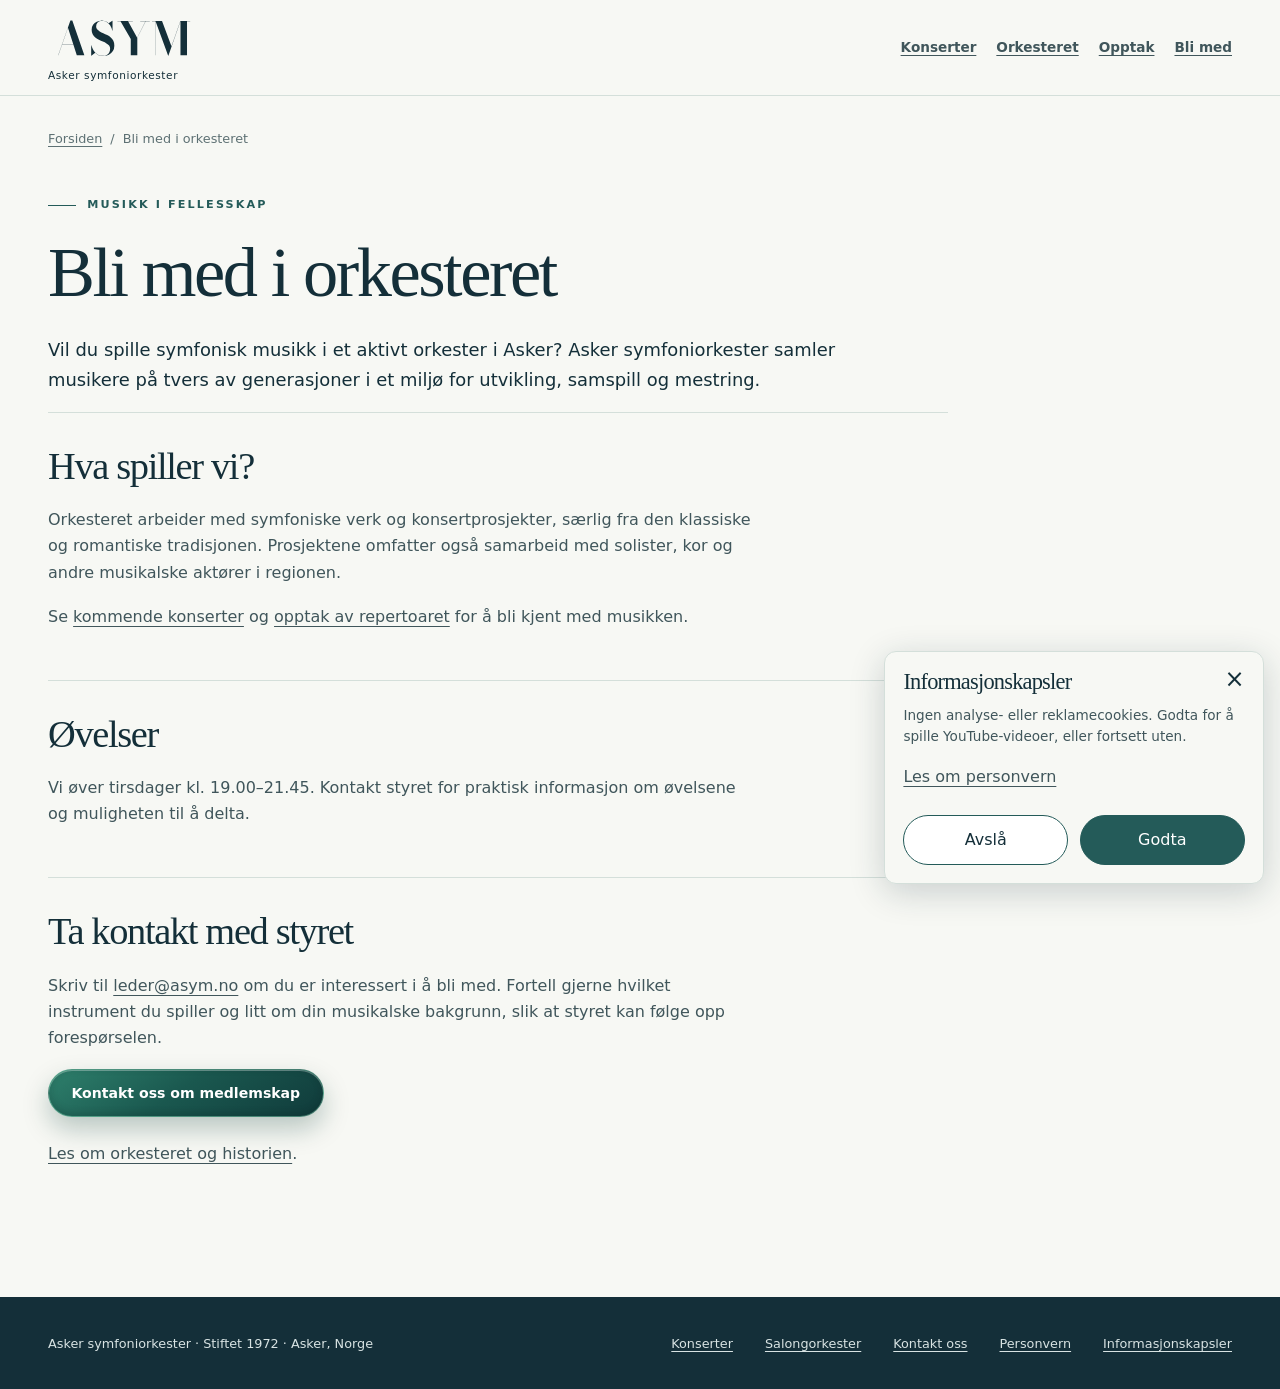
==== commit c9495cda: "Refine ASYM with cycling typography and opposite-side return" ====
--- a/bli-med/index.html
+++ b/bli-med/index.html
@@ -12,7 +12,7 @@
 <meta property="og:site_name" content="Asker symfoniorkester"><meta property="og:title" content="Spille i orkester i Asker? | Bli med i Asker symfoniorkester">
 <meta property="og:description" content="Vil du spille i Asker symfoniorkester? Vi øver tirsdager kl. 19.00–21.45. Kontakt styret om medlemskap og muligheten til å spille sammen med oss."><meta property="og:url" content="https://asym.no/bli-med/">
 <meta property="og:image" content="https://asym.no/images/orchestra_piano.jpg"><meta name="twitter:card" content="summary_large_image">
-<link rel="stylesheet" href="/styles.css?v=86"><link rel="stylesheet" href="/content-pages.css?v=2">
+<link rel="stylesheet" href="/styles.css?v=88"><link rel="stylesheet" href="/content-pages.css?v=2">
 <script type="application/ld+json">{
   "@context": "https://schema.org",
   "@graph": [
@@ -70,14 +70,28 @@
   ]
 }</script>
 </head><body class="content-page"><a class="skip-link" href="#main">Hopp til innhold</a>
-<header class="site-header"><nav class="content-nav" aria-label="Hovednavigasjon"><a class="brand brand-signature" href="/" aria-label="Asker symfoniorkester hjem"><svg class="brand-symbol" xmlns="http://www.w3.org/2000/svg" viewBox="0 0 148 56" fill="none" aria-hidden="true" focusable="false">
-  <g stroke="currentColor" stroke-width="2.5" stroke-linecap="round" stroke-linejoin="round">
-    <path d="M5 34 17 5 29 34M10 23h14"/>
-    <path d="M62 9C56 3 40 3 38 12c-3 11 24 7 24 17 0 10-18 11-25 4"/>
-    <path d="m72 5 12 16L96 5M84 21v13"/>
-    <path d="M106 34V5l17 23 17-23v29"/>
-  </g>
-  <path class="brand-wave" d="M5 46c10-6 16 6 26 0s16-6 26 0 16 6 26 0 16-6 26 0 20 6 31 0" stroke="currentColor" stroke-width="1.25" stroke-linecap="round"/>
+<header class="site-header"><nav class="content-nav" aria-label="Hovednavigasjon"><a class="brand brand-signature" href="/" aria-label="Asker symfoniorkester hjem"><svg class="brand-symbol" xmlns="http://www.w3.org/2000/svg" viewBox="0 0 148 56" aria-hidden="true" focusable="false">
+<!-- ASYM typographic sequence. Outlined Bodoni Moda and Manrope; SIL OFL licenses included. -->
+<g class="brand-travel">
+<g class="brand-face brand-face-serif" fill="currentColor">
+<path d="M14.149356442429717 32.25269728887176V32.08889733692484H27.51940784863536V32.25269728887176ZM24.303623795036284 8.408906482514887 36.34794951372203 43.15374852740575H39.606255449591174V43.31754847935268H24.532527802245955V43.15374852740575H28.786915594859728L19.97148875620157 15.866951795560976L10.388143065666394 43.15374852740575H15.85194781753752V43.31754847935268H5.810607345567809V43.15374852740575H10.197168594581742L22.39479688212039 8.408906482514887Z"/>
+<path d="M55.109204108043315 44.0Q52.43626078182742 44.0 50.500523056243615 43.13625769021492Q48.56478533065981 42.272515380429844 47.212752914854455 40.806397131865936L43.33323417651275 43.77389768570189H43.177308770517506V33.32219068954389H43.358534838708614Q43.96259139773864 35.34673721071274 44.895628728327296 37.22484509907072Q45.82866605891594 39.1029529874287 47.2029108591969 40.58943030947731Q48.57715565947785 42.07590763152592 50.466663466382116 42.942363920665926Q52.35617127328638 43.80882020980593 54.87938909516448 43.80882020980593Q57.11383113265037 43.80882020980593 58.737386160308404 42.92805623937221Q60.36094118796643 42.04729226893849 61.240857656453805 40.46686434763528Q62.12077412494118 38.886436426332075 62.12077412494118 36.77935502524414Q62.12077412494118 34.890076552828155 61.11804919370583 33.60836362915616Q60.11532426247047 32.32665070548417 58.47308878097978 31.391762064503773Q56.83085329948909 30.456873423523376 54.85900796612813 29.623622702405097Q52.887162632767165 28.790371981286818 50.9153172994062 27.83784574128333Q48.94347196604524 26.88531950127984 47.30123648455455 25.560864758633436Q45.65900100306386 24.23641001598703 44.6562760718285 22.315792884086335Q43.65355114059315 20.395175752185644 43.65355114059315 17.625121585906502Q43.65355114059315 14.840131392436373 45.05952930728357 12.821400852371307Q46.46550747397399 10.80267031230624 48.743319752493065 9.718839554559619Q51.021132031012144 8.635008796812997 53.64887550638781 8.635008796812997Q55.77172058430455 8.635008796812997 57.522017296167114 9.309366135370166Q59.272314008029674 9.983723473927334 60.60028564078466 11.346957694561713L64.37774030308401 8.635008796812997H64.52910652177201V18.72244311135913H64.3491237763138Q63.527672922209135 15.568213731878338 62.085593224340485 13.361738048198209Q60.64351352647183 11.15526236451808 58.594486421476745 10.005866022396187Q56.54545931648167 8.856469680274294 53.92972022756224 8.856469680274294Q51.05930448288009 8.856469680274294 49.5950645629967 10.441884237090278Q48.13082464311331 12.027298793906262 48.13082464311331 14.455487889429882Q48.13082464311331 16.14023818513231 49.12048131659154 17.323423217568134Q50.11013799006976 18.50660825000396 51.725615294679756 19.420341743599803Q53.34109259928975 20.334075237195645 55.28680141713647 21.187863622333797Q57.23251023498319 22.04165200747195 59.17780456975811 23.05910611673007Q61.12309890453304 24.076560225988196 62.738576209143034 25.470503823151667Q64.35405351375303 26.86444742031514 65.34371018723127 28.844801418838053Q66.33336686070949 30.82515541736096 66.33336686070949 33.64291188073537Q66.33336686070949 36.79173254588294 64.87303825905398 39.11642478956353Q63.41270965739847 41.441117033244126 60.86958783510185 42.72055851662206Q58.32646601280522 44.0 55.109204108043315 44.0Z"/>
+<path d="M78.67046395062452 43.31754847935268V43.15374852740575H82.7767778416238V26.896603674768542L72.49397829033079 9.255157955109134H69.41946943872976V9.091358003162206H84.84420630938949V9.255157955109134H80.06870212831666L89.18118048613033 25.690098026560417L97.47259773538698 9.255157955109134H92.20628155637826V9.091358003162206H101.77469501691677V9.255157955109134H97.69322301849485L89.302705188474 25.852637334475446V43.15374852740575H93.87988717108963V43.31754847935268Z"/>
+<path d="M120.16214141308787 43.77389768570189 107.47563347657993 9.091358003162206H114.03117020970059L123.45331617030831 34.37332184861104L132.37737925859196 9.091358003162206H132.54822504331193L120.36326712689228 43.77389768570189ZM107.55939856313522 9.091358003162206V43.15374852740575H111.08906849911287V43.31754847935268H104.09660876293975V43.15374852740575H107.39062506729174V9.255157955109134H103.88005179001223V9.091358003162206ZM142.20431131408327 9.091358003162206V9.255157955109134H139.00903790349523V43.15374852740575H142.20431131408327V43.31754847935268H128.8194559528714V43.15374852740575H132.48393952278863V9.091358003162206Z"/>
+</g>
+<g class="brand-face brand-face-italic" fill="currentColor">
+<path d="M7.046536822798812 43.31128536678208 27.356231466549854 8.082273720382112H28.87880526141175L33.25328218316308 43.31128536678208H26.76040117278752L23.81562566630983 14.582949883588146L7.224387870375151 43.31128536678208ZM2.85850439607928 43.31128536678208V43.14598216148006H12.990324853279347V43.31128536678208ZM21.464222297432944 43.31128536678208V43.14598216148006H36.47913454477246V43.31128536678208ZM13.65100963494027 32.11181893198315V31.946515726681127H28.647128892127885V32.11181893198315Z"/>
+<path d="M51.86027168306627 44.0Q49.16612851603807 44.0 47.3302659121734 43.15031375308954Q45.49440330830874 42.30062750617908 44.35531628629151 40.82262322345919Q43.21622926427429 39.34461894073929 42.626960369644706 37.45872378343337Q42.037691475015116 35.572828626127446 41.83045531472916 33.50041080533653H41.99575852003118Q42.18143477150261 35.476969029516326 42.74946393120096 37.32111517948995Q43.317493090899305 39.16526132946358 44.41974893520138 40.62297040232032Q45.522004779503455 42.08067947517706 47.309109239372965 42.93623282976826Q49.096213699242476 43.79178618435945 51.70538540515441 43.79178618435945Q54.07715527762281 43.79178618435945 55.93060967314726 42.86599367352732Q57.78406406867171 41.94020116269519 58.851569565263866 40.30769129943593Q59.91907506185602 38.67518143617667 59.91907506185602 36.53681423249158Q59.91907506185602 34.51232641450993 59.15228074925304 33.13593999070038Q58.38548643665005 31.75955356689083 57.11670675521181 30.802780759547403Q55.84792707377356 29.84600795220398 54.33736531324305 29.07261338613675Q52.82680355271253 28.299218820069523 51.31624179218202 27.48908794404628Q49.805680031651505 26.678957068023035 48.536900350213266 25.6179403216517Q47.268120668775026 24.55692357528037 46.501326356172044 23.01820620096289Q45.734532043569054 21.47948882664541 45.734532043569054 19.225162429083934Q45.734532043569054 16.519510046062855 46.85792917760091 14.485090627786455Q47.98132631163276 12.450671209510055 49.759522235305994 11.07366779390409Q51.53771815897923 9.696664378298124 53.54984127736222 9.003557719194532Q55.561964395745214 8.31045106009094 57.33941636444749 8.31045106009094Q60.28685504290569 8.31045106009094 62.26286543597169 9.553896130772362Q64.23887582903768 10.797341201453783 65.29516816100431 13.043500539040341Q66.35146049297096 15.2896598766269 66.55869384236036 18.306179149111465H66.39339063705833Q66.17924950935597 15.343438486394117 65.15183167797326 13.14813010754857Q64.12441384659056 10.952821728703022 62.222905628125815 9.737207242677911Q60.321397409661074 8.521592756652801 57.49283870189869 8.521592756652801Q55.808946888772624 8.521592756652801 54.241865766678984 9.26787585475579Q52.674784644585344 10.014158952858779 51.664847715130115 11.379869923654473Q50.654910785674886 12.745580894450168 50.654910785674886 14.631704603175617Q50.654910785674886 16.408343558476165 51.42589095766469 17.600828748174607Q52.19687112965449 18.79331393787305 53.46910470024922 19.66467808743222Q54.741338270843954 20.536042236991385 56.26372563930459 21.297503678334806Q57.78611300776522 22.05896511967823 59.30776840599554 22.927813516810087Q60.829423804225854 23.796661913941943 62.10165737482058 25.016670700098622Q63.37389094541531 26.236679486255305 64.1448711174051 28.003366193935666Q64.91585128939491 29.770052901616026 64.91585128939491 32.351368085900035Q64.91585128939491 34.76918887682278 63.883409849196624 36.88462071065292Q62.850968408998334 39.000052544483054 61.04022062930761 40.59350483387276Q59.2294728496169 42.18695712326247 56.870794996233826 43.09347856163123Q54.512117142850755 44.0 51.86027168306627 44.0ZM39.48172073962591 43.77182266029117 41.83045531472916 33.50041080533653H41.99575852003118L42.16489006489162 35.3774307118261Q42.524939543731854 36.92318321056086 43.01572649210975 38.18318497259391Q43.50651344048764 39.44318673462695 44.21428352446184 40.43334370404954L39.63656740969933 43.77182266029117ZM66.39339063705833 18.306179149111465 66.36177993248404 17.07036709276241Q66.06788316674887 15.634318009951311 65.65487054490136 14.25917354263409Q65.24185792305384 12.884029075316867 64.20960790518626 11.413432974320472L68.64205167258937 8.31045106009094H68.79689834266279L66.55869384236036 18.306179149111465Z"/>
+<path d="M79.35376009152604 43.31128536678208 83.26832708635334 25.949029401489238 76.63657881623612 8.770988353600032H83.3729031716526L89.21128176286226 25.62190464450783L102.59768687600626 8.863095812301857H102.7964639752213L89.24123265771898 25.88826267364804L85.38735854156263 43.31128536678208ZM75.20829708335913 43.31128536678208V43.14598216148006H89.99210411006851V43.31128536678208ZM73.41281776167246 8.936291558902056V8.770988353600032H88.30065783399304V8.936291558902056ZM97.03834718793019 8.936291558902056V8.770988353600032H106.70963035162114V8.936291558902056Z"/>
+<path d="M117.65995015832272 43.77182266029117 112.22561009491541 8.770988353600032H118.30463490771785L122.59413842625396 35.05332112453546L137.347941943009 8.770988353600032H137.52370168353963L117.87527446897602 43.77182266029117ZM101.68918021654576 43.31128536678208V43.14598216148006H108.86765640316632V43.31128536678208ZM104.8811335745666 43.31128536678208 112.12852842259163 8.936291558902056H108.59786698576724V8.770988353600032H112.34008158335358L105.05061939396006 43.31128536678208ZM126.86019451893094 43.31128536678208V43.14598216148006H139.80122500501886V43.31128536678208ZM130.0839555734946 43.31128536678208 137.45255226964008 8.770988353600032H146.24874711414617V8.936291558902056H143.35406119585156L136.1169266569461 43.31128536678208Z"/>
+</g>
+<g class="brand-face brand-face-sans" fill="currentColor">
+<path d="M5.960501131024882 43.27962415173134 16.694060233192317 8.70158343483557H25.81097117925657L36.544530281424 43.27962415173134H30.201127906747544L20.552151275257742 12.519639917429746H21.81680718948473L12.303903505701346 43.27962415173134ZM12.171773044631983 35.92782456301929V30.176739035719727H30.37328120242083V35.92782456301929Z"/>
+<path d="M54.669946981509376 44.0Q50.85595023422547 44.0 47.79434701664999 42.661297151808824Q44.73274379907452 41.32259430361765 42.76371354925668 38.826282847045874Q40.79468329943884 36.32997139047411 40.258405455427834 32.8781572603777L46.67785238833848 31.921645515459154Q47.416233235988614 34.94721235332021 49.73942922496248 36.59406230203666Q52.06262521393635 38.24091225075311 55.06616249170763 38.24091225075311Q56.79303465989729 38.24091225075311 58.36784116135321 37.69863860271528Q59.94264766280913 37.15636495467744 60.93816144607037 36.10883379754179Q61.93367522933161 35.06130264040614 61.93367522933161 33.5465303908561Q61.93367522933161 32.91622643896408 61.73658240806005 32.36695377793917Q61.53948958678849 31.81768111691426 61.12628694225316 31.360448664367688Q60.713084297717835 30.903216211821114 60.0177300491187 30.5150146484375Q59.322375800519566 30.12681308505389 58.32785350135125 29.82065188393129L49.37517570308422 27.183274884586524Q48.29462951798221 26.873118434923928 46.959933643198355 26.322836702505114Q45.6252377684145 25.772554970086297 44.408595185871434 24.786040755298963Q43.19195260332837 23.79952654051163 42.39752982109552 22.213690602926665Q41.60310703886267 20.6278546653417 41.60310703886267 18.24658980534681Q41.60310703886267 14.834792647420667 43.32901410391087 12.550595765572664Q45.054921168959076 10.266398883724662 47.952440730795686 9.13480922154018Q50.849960292632296 8.0032195593557 54.385809478042894 8.025231532144488Q57.94767174721594 8.069255477722074 60.747134778029576 9.251871029688044Q63.5465978088432 10.434486581654014 65.42858337646612 12.681658530911507Q67.31056894408904 14.928830480169001 68.1169979904597 18.15451735348334L61.47743132966113 19.28712488071222Q61.097231988224834 17.536228459379622 60.03068382909697 16.320609604314615Q58.96413566996912 15.104990749249609 57.46437051778713 14.466666988109285Q55.96460536560515 13.828343226968961 54.297761586887724 13.78431928139138Q52.66293255839324 13.740295335813794 51.248208601702515 14.247550469181611Q49.8334846450118 14.754805602549428 48.956032947641845 15.701285257865518Q48.07858125027188 16.647764913181607 48.07858125027188 17.934421075330064Q48.07858125027188 19.141031568270673 48.80995429128445 19.893413373111787Q49.541327332297016 20.645795177952902 50.64389135262148 21.099026519525815Q51.74645537294594 21.552257861098727 52.881040005927005 21.85241153332717L58.98019873820037 23.529275676779733Q60.28889032287226 23.881461378966744 61.89573502428577 24.463766655258993Q63.50257972569928 25.046071931551246 64.98535774354418 26.0836149673369Q66.46813576138909 27.121158003122556 67.43064037911765 28.815044455514155Q68.39314499684619 30.508930907905757 68.39314499684619 33.10629093508026Q68.39314499684619 35.84573143885533 67.25554487455072 37.8998087465981Q66.11794475225526 39.953886054340856 64.18092632144354 41.3035919577096Q62.2439078906318 42.653297861078336 59.78161760220346 43.326648930539164Q57.31932731377512 44.0 54.669946981509376 44.0Z"/>
+<path d="M82.91665900585359 43.27962415173134V29.15626813955923L71.13050287106316 8.70158343483557H78.3223635446347L86.03833458115375 22.096479302720443L93.75030450669914 8.70158343483557H100.94216518027068L89.16001015645391 29.15626813955923V43.27962415173134Z"/>
+<path d="M105.18026796589524 43.27962415173134V8.70158343483557H110.71123376530689L122.41327277071188 32.421772662299354L134.10330844319589 8.70158343483557H139.64227646455487V43.27562304075768H133.883188715308V21.872639860674592L123.5618730169681 43.27962415173134H121.26067141348203L110.93935571514213 21.872639860674592V43.27962415173134Z"/>
+</g>
+</g>
 </svg><span class="brand-name">Asker symfoniorkester</span></a><div><a href="/konserter/">Konserter</a><a href="/om/">Orkesteret</a><a href="/repertoar/">Opptak</a><a href="/bli-med/">Bli med</a></div></nav></header>
 <main id="main" class="container content-main">
 <nav class="breadcrumbs" aria-label="Brødsmuler"><a href="/">Forsiden</a> <span>/</span> <span aria-current="page">Bli med i orkesteret</span></nav>
--- a/styles.css
+++ b/styles.css
@@ -1173,30 +1173,47 @@
 }
 html:not(.js) .home-page .site-header { position: relative; background: #112c37; }
 
-/* A geometric ASYM wordmark with a short resonance gesture. */
+/* Three typographic voices, followed by a calm exit and opposite-side return. */
 .brand.brand-signature { display: inline-flex; flex-direction: column; align-items: flex-start; gap: 1px; flex-shrink: 0; }
-.brand-symbol { display: block; width: 148px; height: 56px; overflow: visible; }
+.brand-symbol { display: block; width: 148px; height: 56px; overflow: hidden; }
 .brand-name { display: block; color: inherit; font-size: .66rem; font-weight: 500; line-height: 1.3; letter-spacing: .055em; white-space: nowrap; }
-.brand-wave { transform-box: fill-box; transform-origin: center; opacity: .65; }
+.brand-face { opacity: 0; }
+.brand-face-serif { opacity: 1; }
 @media (prefers-reduced-motion: no-preference) {
-  .brand-symbol > g > path { transform-box: fill-box; transform-origin: center; animation: brand-letter-loop 6.8s cubic-bezier(.45,0,.2,1) infinite; }
-  .brand-symbol > g > path:nth-child(2) { animation-delay: -.18s; }
-  .brand-symbol > g > path:nth-child(3) { animation-delay: -.36s; }
-  .brand-symbol > g > path:nth-child(4) { animation-delay: -.54s; }
-  .brand-wave { animation: brand-resonance-loop 6.8s cubic-bezier(.45,0,.2,1) infinite; }
-  .brand:hover .brand-symbol path, .brand:focus-visible .brand-symbol path { animation-play-state: paused; }
-}
-@keyframes brand-letter-loop {
-  0%, 62%, 100% { transform: translateY(0) rotate(0) scale(1); }
-  14% { transform: translateY(-4px) rotate(-1.5deg) scale(1.04); }
-  28% { transform: translateY(2px) rotate(1deg) scale(.985); }
-  43% { transform: translateY(-1px) rotate(-.4deg) scale(1.01); }
-}
-@keyframes brand-resonance-loop {
-  0%, 62%, 100% { transform: scaleY(.6); opacity: .5; }
-  14% { transform: scaleY(1.6); opacity: .9; }
-  28% { transform: scaleY(.35); opacity: .55; }
-  43% { transform: scaleY(1.1); opacity: .75; }
+  .brand-travel { animation: brand-travel-loop 14s cubic-bezier(.65,0,.25,1) infinite; }
+  .brand-face-serif { animation: brand-serif-cycle 14s ease-in-out infinite; }
+  .brand-face-italic { animation: brand-italic-cycle 14s ease-in-out infinite; }
+  .brand-face-sans { animation: brand-sans-cycle 14s ease-in-out infinite; }
+}
+@keyframes brand-serif-cycle {
+  0%, 17%, 69%, 100% { opacity: 1; }
+  23%, 63% { opacity: 0; }
+}
+@keyframes brand-italic-cycle {
+  0%, 17%, 46%, 100% { opacity: 0; }
+  23%, 40% { opacity: 1; }
+}
+@keyframes brand-sans-cycle {
+  0%, 40%, 69%, 100% { opacity: 0; }
+  46%, 63% { opacity: 1; }
+}
+@keyframes brand-travel-loop {
+  0%, 76%, 96%, 100% { transform: translateX(0); opacity: 1; }
+  85% { transform: translateX(160px); opacity: 1; }
+  85.01% { transform: translateX(160px); opacity: 0; }
+  86% { transform: translateX(-160px); opacity: 0; }
+  86.01% { transform: translateX(-160px); opacity: 1; }
+}
+.home-page .nav-menu .ticket-cta { position: relative; isolation: isolate; overflow: hidden; }
+.home-page .nav-menu .ticket-cta::before { content: ''; position: absolute; inset: 0; pointer-events: none; background: linear-gradient(110deg,transparent 25%,#ffffff3d 50%,transparent 75%); opacity: 0; transform: translateX(-110%); }
+@media (prefers-reduced-motion: no-preference) {
+  .home-page .nav-menu .ticket-cta::before { animation: ticket-platinum-sheen 8.4s ease-in-out infinite; }
+}
+@keyframes ticket-platinum-sheen {
+  0%, 59%, 100% { transform: translateX(-110%); opacity: 0; }
+  64% { transform: translateX(-110%); opacity: .7; }
+  80% { transform: translateX(110%); opacity: .7; }
+  82% { transform: translateX(110%); opacity: 0; }
 }
 @media (max-width: 900px) {
   .brand-symbol { width: 125px; height: 47px; }
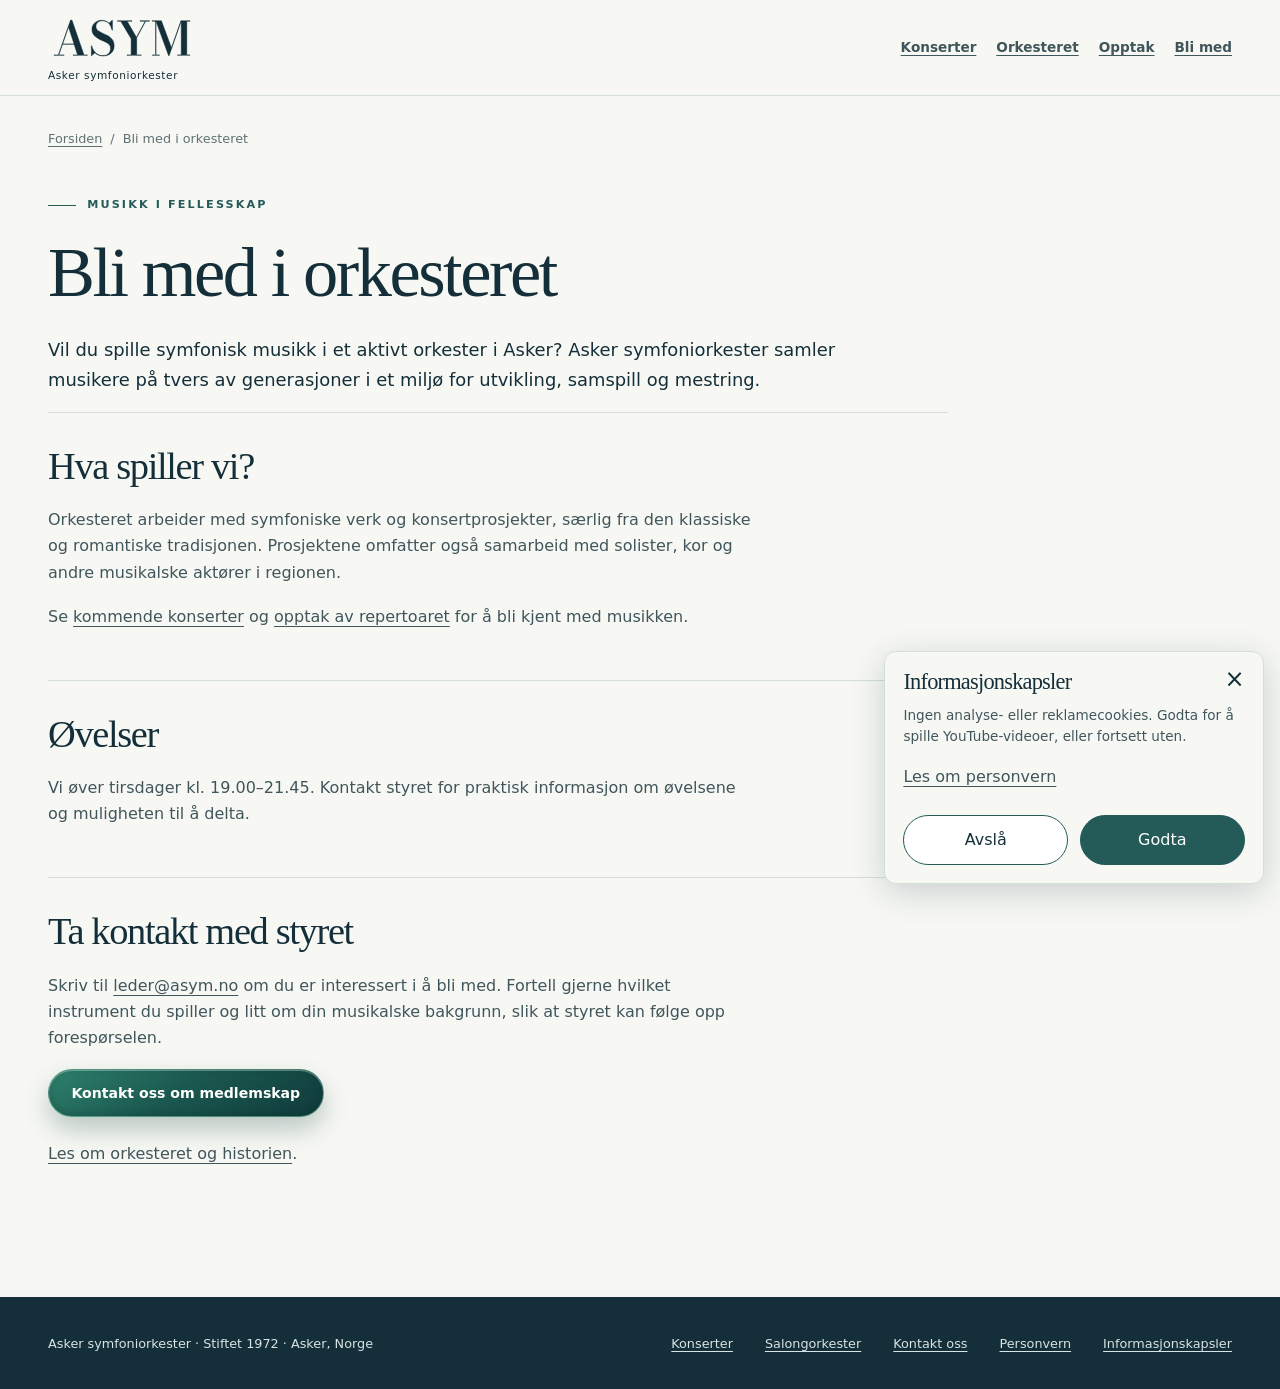
==== commit 0852ecae: "Animate editorial ASYM lettering with sequential ink drawing" ====
--- a/bli-med/index.html
+++ b/bli-med/index.html
@@ -12,7 +12,7 @@
 <meta property="og:site_name" content="Asker symfoniorkester"><meta property="og:title" content="Spille i orkester i Asker? | Bli med i Asker symfoniorkester">
 <meta property="og:description" content="Vil du spille i Asker symfoniorkester? Vi øver tirsdager kl. 19.00–21.45. Kontakt styret om medlemskap og muligheten til å spille sammen med oss."><meta property="og:url" content="https://asym.no/bli-med/">
 <meta property="og:image" content="https://asym.no/images/orchestra_piano.jpg"><meta name="twitter:card" content="summary_large_image">
-<link rel="stylesheet" href="/styles.css?v=88"><link rel="stylesheet" href="/content-pages.css?v=2">
+<link rel="stylesheet" href="/styles.css?v=89"><link rel="stylesheet" href="/content-pages.css?v=2">
 <script type="application/ld+json">{
   "@context": "https://schema.org",
   "@graph": [
@@ -71,25 +71,25 @@
 }</script>
 </head><body class="content-page"><a class="skip-link" href="#main">Hopp til innhold</a>
 <header class="site-header"><nav class="content-nav" aria-label="Hovednavigasjon"><a class="brand brand-signature" href="/" aria-label="Asker symfoniorkester hjem"><svg class="brand-symbol" xmlns="http://www.w3.org/2000/svg" viewBox="0 0 148 56" aria-hidden="true" focusable="false">
-<!-- ASYM typographic sequence. Outlined Bodoni Moda and Manrope; SIL OFL licenses included. -->
+<!-- Editorial ASYM lettering, outlined from Bodoni Moda under SIL OFL. -->
 <g class="brand-travel">
 <g class="brand-face brand-face-serif" fill="currentColor">
-<path d="M14.149356442429717 32.25269728887176V32.08889733692484H27.51940784863536V32.25269728887176ZM24.303623795036284 8.408906482514887 36.34794951372203 43.15374852740575H39.606255449591174V43.31754847935268H24.532527802245955V43.15374852740575H28.786915594859728L19.97148875620157 15.866951795560976L10.388143065666394 43.15374852740575H15.85194781753752V43.31754847935268H5.810607345567809V43.15374852740575H10.197168594581742L22.39479688212039 8.408906482514887Z"/>
-<path d="M55.109204108043315 44.0Q52.43626078182742 44.0 50.500523056243615 43.13625769021492Q48.56478533065981 42.272515380429844 47.212752914854455 40.806397131865936L43.33323417651275 43.77389768570189H43.177308770517506V33.32219068954389H43.358534838708614Q43.96259139773864 35.34673721071274 44.895628728327296 37.22484509907072Q45.82866605891594 39.1029529874287 47.2029108591969 40.58943030947731Q48.57715565947785 42.07590763152592 50.466663466382116 42.942363920665926Q52.35617127328638 43.80882020980593 54.87938909516448 43.80882020980593Q57.11383113265037 43.80882020980593 58.737386160308404 42.92805623937221Q60.36094118796643 42.04729226893849 61.240857656453805 40.46686434763528Q62.12077412494118 38.886436426332075 62.12077412494118 36.77935502524414Q62.12077412494118 34.890076552828155 61.11804919370583 33.60836362915616Q60.11532426247047 32.32665070548417 58.47308878097978 31.391762064503773Q56.83085329948909 30.456873423523376 54.85900796612813 29.623622702405097Q52.887162632767165 28.790371981286818 50.9153172994062 27.83784574128333Q48.94347196604524 26.88531950127984 47.30123648455455 25.560864758633436Q45.65900100306386 24.23641001598703 44.6562760718285 22.315792884086335Q43.65355114059315 20.395175752185644 43.65355114059315 17.625121585906502Q43.65355114059315 14.840131392436373 45.05952930728357 12.821400852371307Q46.46550747397399 10.80267031230624 48.743319752493065 9.718839554559619Q51.021132031012144 8.635008796812997 53.64887550638781 8.635008796812997Q55.77172058430455 8.635008796812997 57.522017296167114 9.309366135370166Q59.272314008029674 9.983723473927334 60.60028564078466 11.346957694561713L64.37774030308401 8.635008796812997H64.52910652177201V18.72244311135913H64.3491237763138Q63.527672922209135 15.568213731878338 62.085593224340485 13.361738048198209Q60.64351352647183 11.15526236451808 58.594486421476745 10.005866022396187Q56.54545931648167 8.856469680274294 53.92972022756224 8.856469680274294Q51.05930448288009 8.856469680274294 49.5950645629967 10.441884237090278Q48.13082464311331 12.027298793906262 48.13082464311331 14.455487889429882Q48.13082464311331 16.14023818513231 49.12048131659154 17.323423217568134Q50.11013799006976 18.50660825000396 51.725615294679756 19.420341743599803Q53.34109259928975 20.334075237195645 55.28680141713647 21.187863622333797Q57.23251023498319 22.04165200747195 59.17780456975811 23.05910611673007Q61.12309890453304 24.076560225988196 62.738576209143034 25.470503823151667Q64.35405351375303 26.86444742031514 65.34371018723127 28.844801418838053Q66.33336686070949 30.82515541736096 66.33336686070949 33.64291188073537Q66.33336686070949 36.79173254588294 64.87303825905398 39.11642478956353Q63.41270965739847 41.441117033244126 60.86958783510185 42.72055851662206Q58.32646601280522 44.0 55.109204108043315 44.0Z"/>
-<path d="M78.67046395062452 43.31754847935268V43.15374852740575H82.7767778416238V26.896603674768542L72.49397829033079 9.255157955109134H69.41946943872976V9.091358003162206H84.84420630938949V9.255157955109134H80.06870212831666L89.18118048613033 25.690098026560417L97.47259773538698 9.255157955109134H92.20628155637826V9.091358003162206H101.77469501691677V9.255157955109134H97.69322301849485L89.302705188474 25.852637334475446V43.15374852740575H93.87988717108963V43.31754847935268Z"/>
-<path d="M120.16214141308787 43.77389768570189 107.47563347657993 9.091358003162206H114.03117020970059L123.45331617030831 34.37332184861104L132.37737925859196 9.091358003162206H132.54822504331193L120.36326712689228 43.77389768570189ZM107.55939856313522 9.091358003162206V43.15374852740575H111.08906849911287V43.31754847935268H104.09660876293975V43.15374852740575H107.39062506729174V9.255157955109134H103.88005179001223V9.091358003162206ZM142.20431131408327 9.091358003162206V9.255157955109134H139.00903790349523V43.15374852740575H142.20431131408327V43.31754847935268H128.8194559528714V43.15374852740575H132.48393952278863V9.091358003162206Z"/>
+<path class="brand-ink brand-ink-a" pathLength="1" d="M14.414429705580062 32.29000867602325V31.87558385617882H28.63135117161596V32.29000867602325ZM23.940393725666247 8.09051338470826 36.00595151237616 42.90386258011985H39.39611545096192V43.31828739996428H24.99065316438635V42.90386258011985H29.540683428230924L20.559461182537916 15.102975503973L10.826872019776117 42.90386258011985H16.131785587689905V43.31828739996428H5.9942229823551285V42.90386258011985H10.350579342175553L22.56322290565326 8.09051338470826Z"/>
+<path class="brand-ink brand-ink-s" pathLength="1" d="M55.18246518297292 44.0Q52.33527395937924 44.0 50.2961300895568 43.09976271794082Q48.256986219734344 42.19952543588164 46.86741684296619 40.65396165403628L43.74447954491835 43.77890155216721H43.37002098111209V33.721198718596966H43.79255233441438Q44.2944260497984 35.70951175053066 45.17041514504536 37.48219658886002Q46.04640424029232 39.25488142718938 47.37896325928625 40.620143854729484Q48.71152227828018 41.98540628226959 50.55703259492479 42.76752610454891Q52.402542911569405 43.54964592682822 54.86040887233611 43.54964592682822Q57.19629100321211 43.54964592682822 58.9144004027052 42.6923848624243Q60.63250980219829 41.835123798020376 61.57337504953334 40.23791185264862Q62.514240296868394 38.640699907276876 62.514240296868394 36.410902899270944Q62.514240296868394 34.45005968188213 61.50807216185554 33.10957098893762Q60.50190402684268 31.7690822959931 58.847284578828905 30.786952762918Q57.19266513081513 29.804823229842896 55.211283422287835 28.947796618476392Q53.22990171376053 28.09077000710989 51.24852000523323 27.133196327790557Q49.26713829670594 26.17562264847123 47.61251884869216 24.871671849789625Q45.957899400678386 23.56772105110802 44.95173126566553 21.696393102763075Q43.94556313065267 19.825065154418134 43.94556313065267 17.136938505083602Q43.94556313065267 14.444395239739737 45.31224816842365 12.461596642378398Q46.67893320619463 10.478798045017058 48.92086939518905 9.395204938779052Q51.162805584183474 8.311611832541047 53.791423937875294 8.311611832541047Q56.007553333787115 8.311611832541047 57.83790070752803 9.013593676252583Q59.66824808126894 9.71557551996412 61.02760375059334 11.149584390755216L64.09314986921657 8.311611832541047H64.45232291944892V18.168697056687567H64.03697456598023Q63.37371717591848 15.085206528386983 62.006754049742824 12.999163377440684Q60.639790923567176 10.913120226494385 58.65342427658611 9.861124821119162Q56.66705762960504 8.80912941574394 54.163789755666 8.80912941574394Q51.090627015969936 8.80912941574394 49.49923627194171 10.378471898516823Q47.90784552791348 11.947814381289707 47.90784552791348 14.47091964609394Q47.90784552791348 16.226512123426506 48.89964053617946 17.454517353137085Q49.89143554444545 18.682522582847664 51.513717239048674 19.623748170766483Q53.13599893365189 20.564973758685298 55.08863438868544 21.428216299559374Q57.04126984371899 22.291458840433446 58.992892484535005 23.304492369891012Q60.94451512535101 24.317525899348578 62.566796819954234 25.700200599129595Q64.18907851455745 27.08287529891061 65.18087352282343 29.045000577979636Q66.17266853108941 31.007125857048663 66.17266853108941 33.80203949911731Q66.17266853108941 36.89735310736581 64.78162728599179 39.18719567030479Q63.39058604089416 41.477038233243775 60.9101904984489 42.73851911662189Q58.429794956003626 44.0 55.18246518297292 44.0Z"/>
+<path class="brand-ink brand-ink-y" pathLength="1" d="M78.9811529382188 43.31828739996428V42.90386258011985H83.12465467961015V26.7349047831594L72.67360969418995 9.18665080458841H69.39785252087246V8.772225984743983H83.9715223619105V9.18665080458841H79.15684240499887L88.47154369793125 25.284080170587366L97.13187189589694 9.18665080458841H91.97115046209164V8.772225984743983H101.5578516603501V9.18665080458841H97.64042690074014L88.71634855269093 25.70917542555304V42.90386258011985H93.34045470138398V43.31828739996428Z"/>
+<path class="brand-ink brand-ink-m" pathLength="1" d="M120.6154121137877 43.77890155216721 107.81033868254603 8.772225984743983H113.43492777155049L123.44506115032651 35.73475738016464L132.90683185227107 8.772225984743983H133.35090818535662L121.11317525735903 43.77890155216721ZM108.02418103503767 8.772225984743983V42.90386258011985H111.53049514080598V43.31828739996428H104.28052706406694V42.90386258011985H107.5893133302208V9.18665080458841H104.05897598636047V8.772225984743983ZM142.03796205421952 8.772225984743983V9.18665080458841H138.81163736036387V42.90386258011985H142.03796205421952V43.31828739996428H129.51909127143102V42.90386258011985H133.2219691157182V8.772225984743983Z"/>
 </g>
 <g class="brand-face brand-face-italic" fill="currentColor">
-<path d="M7.046536822798812 43.31128536678208 27.356231466549854 8.082273720382112H28.87880526141175L33.25328218316308 43.31128536678208H26.76040117278752L23.81562566630983 14.582949883588146L7.224387870375151 43.31128536678208ZM2.85850439607928 43.31128536678208V43.14598216148006H12.990324853279347V43.31128536678208ZM21.464222297432944 43.31128536678208V43.14598216148006H36.47913454477246V43.31128536678208ZM13.65100963494027 32.11181893198315V31.946515726681127H28.647128892127885V32.11181893198315Z"/>
-<path d="M51.86027168306627 44.0Q49.16612851603807 44.0 47.3302659121734 43.15031375308954Q45.49440330830874 42.30062750617908 44.35531628629151 40.82262322345919Q43.21622926427429 39.34461894073929 42.626960369644706 37.45872378343337Q42.037691475015116 35.572828626127446 41.83045531472916 33.50041080533653H41.99575852003118Q42.18143477150261 35.476969029516326 42.74946393120096 37.32111517948995Q43.317493090899305 39.16526132946358 44.41974893520138 40.62297040232032Q45.522004779503455 42.08067947517706 47.309109239372965 42.93623282976826Q49.096213699242476 43.79178618435945 51.70538540515441 43.79178618435945Q54.07715527762281 43.79178618435945 55.93060967314726 42.86599367352732Q57.78406406867171 41.94020116269519 58.851569565263866 40.30769129943593Q59.91907506185602 38.67518143617667 59.91907506185602 36.53681423249158Q59.91907506185602 34.51232641450993 59.15228074925304 33.13593999070038Q58.38548643665005 31.75955356689083 57.11670675521181 30.802780759547403Q55.84792707377356 29.84600795220398 54.33736531324305 29.07261338613675Q52.82680355271253 28.299218820069523 51.31624179218202 27.48908794404628Q49.805680031651505 26.678957068023035 48.536900350213266 25.6179403216517Q47.268120668775026 24.55692357528037 46.501326356172044 23.01820620096289Q45.734532043569054 21.47948882664541 45.734532043569054 19.225162429083934Q45.734532043569054 16.519510046062855 46.85792917760091 14.485090627786455Q47.98132631163276 12.450671209510055 49.759522235305994 11.07366779390409Q51.53771815897923 9.696664378298124 53.54984127736222 9.003557719194532Q55.561964395745214 8.31045106009094 57.33941636444749 8.31045106009094Q60.28685504290569 8.31045106009094 62.26286543597169 9.553896130772362Q64.23887582903768 10.797341201453783 65.29516816100431 13.043500539040341Q66.35146049297096 15.2896598766269 66.55869384236036 18.306179149111465H66.39339063705833Q66.17924950935597 15.343438486394117 65.15183167797326 13.14813010754857Q64.12441384659056 10.952821728703022 62.222905628125815 9.737207242677911Q60.321397409661074 8.521592756652801 57.49283870189869 8.521592756652801Q55.808946888772624 8.521592756652801 54.241865766678984 9.26787585475579Q52.674784644585344 10.014158952858779 51.664847715130115 11.379869923654473Q50.654910785674886 12.745580894450168 50.654910785674886 14.631704603175617Q50.654910785674886 16.408343558476165 51.42589095766469 17.600828748174607Q52.19687112965449 18.79331393787305 53.46910470024922 19.66467808743222Q54.741338270843954 20.536042236991385 56.26372563930459 21.297503678334806Q57.78611300776522 22.05896511967823 59.30776840599554 22.927813516810087Q60.829423804225854 23.796661913941943 62.10165737482058 25.016670700098622Q63.37389094541531 26.236679486255305 64.1448711174051 28.003366193935666Q64.91585128939491 29.770052901616026 64.91585128939491 32.351368085900035Q64.91585128939491 34.76918887682278 63.883409849196624 36.88462071065292Q62.850968408998334 39.000052544483054 61.04022062930761 40.59350483387276Q59.2294728496169 42.18695712326247 56.870794996233826 43.09347856163123Q54.512117142850755 44.0 51.86027168306627 44.0ZM39.48172073962591 43.77182266029117 41.83045531472916 33.50041080533653H41.99575852003118L42.16489006489162 35.3774307118261Q42.524939543731854 36.92318321056086 43.01572649210975 38.18318497259391Q43.50651344048764 39.44318673462695 44.21428352446184 40.43334370404954L39.63656740969933 43.77182266029117ZM66.39339063705833 18.306179149111465 66.36177993248404 17.07036709276241Q66.06788316674887 15.634318009951311 65.65487054490136 14.25917354263409Q65.24185792305384 12.884029075316867 64.20960790518626 11.413432974320472L68.64205167258937 8.31045106009094H68.79689834266279L66.55869384236036 18.306179149111465Z"/>
-<path d="M79.35376009152604 43.31128536678208 83.26832708635334 25.949029401489238 76.63657881623612 8.770988353600032H83.3729031716526L89.21128176286226 25.62190464450783L102.59768687600626 8.863095812301857H102.7964639752213L89.24123265771898 25.88826267364804L85.38735854156263 43.31128536678208ZM75.20829708335913 43.31128536678208V43.14598216148006H89.99210411006851V43.31128536678208ZM73.41281776167246 8.936291558902056V8.770988353600032H88.30065783399304V8.936291558902056ZM97.03834718793019 8.936291558902056V8.770988353600032H106.70963035162114V8.936291558902056Z"/>
-<path d="M117.65995015832272 43.77182266029117 112.22561009491541 8.770988353600032H118.30463490771785L122.59413842625396 35.05332112453546L137.347941943009 8.770988353600032H137.52370168353963L117.87527446897602 43.77182266029117ZM101.68918021654576 43.31128536678208V43.14598216148006H108.86765640316632V43.31128536678208ZM104.8811335745666 43.31128536678208 112.12852842259163 8.936291558902056H108.59786698576724V8.770988353600032H112.34008158335358L105.05061939396006 43.31128536678208ZM126.86019451893094 43.31128536678208V43.14598216148006H139.80122500501886V43.31128536678208ZM130.0839555734946 43.31128536678208 137.45255226964008 8.770988353600032H146.24874711414617V8.936291558902056H143.35406119585156L136.1169266569461 43.31128536678208Z"/>
+<path class="brand-ink brand-ink-a" pathLength="1" d="M6.811930997739581 43.313359909326934 27.271840226181336 7.830955824705306H28.702745307772314L33.10816847711456 43.313359909326934H27.014154000409732L24.041856450216486 14.246324286218005L7.285002459165609 43.313359909326934ZM2.8612271692196165 43.313359909326934V42.89593958313635H13.06798460744453V43.313359909326934ZM21.67880352133762 43.313359909326934V42.89593958313635H36.365048305755664V43.313359909326934ZM13.630510700482404 32.16009142900198V31.742671102811393H28.834829365386547V32.16009142900198Z"/>
+<path class="brand-ink brand-ink-s" pathLength="1" d="M51.693254950142126 44.0Q48.97918535861414 44.0 47.12110416234231 43.17744037206883Q45.26302296607049 42.35488074413767 44.109911367334746 40.91119706856892Q42.95679976859901 39.46751339300017 42.37146182756531 37.60108084525055Q41.78612388653161 35.734648297500925 41.61447837625678 33.64690245786401H42.03189870244737Q42.18304146595574 35.61145601382895 42.72413365677397 37.39528476584757Q43.26522584759221 39.17911351786619 44.345519919468785 40.5613891997469Q45.425813991345365 41.943664881627605 47.18222993380844 42.744196720718136Q48.93864587627152 43.54472855980866 51.50957658550262 43.54472855980866Q53.91745024993152 43.54472855980866 55.83716086035598 42.61640823218056Q57.75687147078043 41.68808790455247 58.876371559031796 40.0359184969211Q59.99587164728316 38.38374908928972 59.99587164728316 36.19948399743225Q59.99587164728316 34.150229272701736 59.22526214030195 32.763022149114136Q58.454652633320734 31.375815025526528 57.180201143311905 30.414557228185163Q55.905749653303076 29.4532994308438 54.38772781533662 28.683976905511532Q52.86970597737015 27.914654380179265 51.35168413940369 27.11123622534585Q49.83366230143722 26.307818070512432 48.5592108114284 25.25642700309983Q47.28475932141957 24.205035935687224 46.514149814438355 22.676251545292946Q45.74354030745714 21.147467154898667 45.74354030745714 18.90059752279138Q45.74354030745714 16.202776148532053 46.8611333939654 14.180224227712902Q47.978726480473675 12.157672306893751 49.74319214017267 10.790902172863873Q51.50765779987166 9.424132038833996 53.50134773592996 8.738892217146525Q55.495037671988264 8.053652395459054 57.24723137108834 8.053652395459054Q60.21646989857195 8.053652395459054 62.23298466372418 9.269170825552347Q64.24949942887642 10.484689255645641 65.32522034689416 12.713922436166396Q66.4009412649119 14.94315561668715 66.55402223834233 17.981985672158658H66.13660191215173Q65.97841823960698 15.074136732400692 64.9781561239284 12.95357374985201Q63.97789400824982 10.833010767303328 62.09982737704203 9.678202220791526Q60.22176074583424 8.523393674279724 57.42367481641318 8.523393674279724Q55.69724659323392 8.523393674279724 54.06954803186659 9.288861486829713Q52.44184947049925 10.054329299379702 51.38962459066001 11.444414752814962Q50.337399710820776 12.834500206250222 50.337399710820776 14.739759384007748Q50.337399710820776 16.550277489426755 51.11417802701649 17.752927339992254Q51.89095634321222 18.95557719055775 53.16795918277822 19.818153524385274Q54.444962022344214 20.680729858212796 55.97787282829687 21.426574202413153Q57.51078363424952 22.17241854661351 59.04007698054484 23.02849191234109Q60.56937032684016 23.88456527806867 61.84637316640615 25.099036711945836Q63.12337600597215 26.313508145822997 63.90015432216787 28.094222022790646Q64.6769326383636 29.8749358997583 64.6769326383636 32.499473226803815Q64.6769326383636 34.93517670638021 63.64818371651273 37.02996355443216Q62.61943479466186 39.1247504024841 60.81776004625401 40.685440092978304Q59.01608529784616 42.246129783472504 56.67049318252191 43.12306489173625Q54.32490106719766 44.0 51.693254950142126 44.0ZM39.285495498357136 43.777303429246246 41.61447837625678 33.64690245786401H42.03189870244737L42.19166065792333 35.850669564229335Q42.51788927182608 37.20105370692815 42.93357843149358 38.30293434598322Q43.34926759116108 39.40481498503829 43.92734730348886 40.30903702433279L39.65653987851819 43.777303429246246ZM66.13660191215173 17.981985672158658 66.16350901954955 16.417008872562384Q65.89240209500537 15.104688657619587 65.51323524068627 13.86165642368631Q65.13406838636716 12.618624189753032 64.2557971394549 11.263047633045439L68.3931884765625 8.053652395459054H68.76423285672357L66.55402223834233 17.981985672158658Z"/>
+<path class="brand-ink brand-ink-y" pathLength="1" d="M79.37018022330435 43.313359909326934 83.3137001426185 25.82268920836879 76.55865530840268 8.517595915378372H82.9274872127832L88.85487498581199 25.416219769240143L102.35629052264909 8.610384619362229H102.87258759934494L88.83653096275323 26.115806767962162L85.00433171987234 43.313359909326934ZM75.19264827413927 43.313359909326934V42.89593958313635H89.64172664917423V43.313359909326934ZM73.31105066896747 8.93501624156896V8.517595915378372H87.92881194960873V8.93501624156896ZM96.88857879869516 8.93501624156896V8.517595915378372H106.63139271700075V8.93501624156896Z"/>
+<path class="brand-ink brand-ink-m" pathLength="1" d="M117.79853221375836 43.777303429246246 112.32399867871045 8.517595915378372H118.00250425737913L122.41167799552102 35.58893230220794L137.55328778504003 8.517595915378372H138.01708405726015L118.28682387099084 43.777303429246246ZM101.58636793815843 43.313359909326934V42.89593958313635H108.93774651460616V43.313359909326934ZM104.7859304225541 43.313359909326934 112.04980513635334 8.93501624156896H108.54756100683939V8.517595915378372H112.56630047085727L105.2219011271565 43.313359909326934ZM127.18868647665312 43.313359909326934V42.89593958313635H139.7799505021196V43.313359909326934ZM130.4362911160883 43.313359909326934 137.85938743479736 8.517595915378372H146.27515978098998V8.93501624156896H143.33858176685618L136.06840234276507 43.313359909326934Z"/>
 </g>
-<g class="brand-face brand-face-sans" fill="currentColor">
-<path d="M5.960501131024882 43.27962415173134 16.694060233192317 8.70158343483557H25.81097117925657L36.544530281424 43.27962415173134H30.201127906747544L20.552151275257742 12.519639917429746H21.81680718948473L12.303903505701346 43.27962415173134ZM12.171773044631983 35.92782456301929V30.176739035719727H30.37328120242083V35.92782456301929Z"/>
-<path d="M54.669946981509376 44.0Q50.85595023422547 44.0 47.79434701664999 42.661297151808824Q44.73274379907452 41.32259430361765 42.76371354925668 38.826282847045874Q40.79468329943884 36.32997139047411 40.258405455427834 32.8781572603777L46.67785238833848 31.921645515459154Q47.416233235988614 34.94721235332021 49.73942922496248 36.59406230203666Q52.06262521393635 38.24091225075311 55.06616249170763 38.24091225075311Q56.79303465989729 38.24091225075311 58.36784116135321 37.69863860271528Q59.94264766280913 37.15636495467744 60.93816144607037 36.10883379754179Q61.93367522933161 35.06130264040614 61.93367522933161 33.5465303908561Q61.93367522933161 32.91622643896408 61.73658240806005 32.36695377793917Q61.53948958678849 31.81768111691426 61.12628694225316 31.360448664367688Q60.713084297717835 30.903216211821114 60.0177300491187 30.5150146484375Q59.322375800519566 30.12681308505389 58.32785350135125 29.82065188393129L49.37517570308422 27.183274884586524Q48.29462951798221 26.873118434923928 46.959933643198355 26.322836702505114Q45.6252377684145 25.772554970086297 44.408595185871434 24.786040755298963Q43.19195260332837 23.79952654051163 42.39752982109552 22.213690602926665Q41.60310703886267 20.6278546653417 41.60310703886267 18.24658980534681Q41.60310703886267 14.834792647420667 43.32901410391087 12.550595765572664Q45.054921168959076 10.266398883724662 47.952440730795686 9.13480922154018Q50.849960292632296 8.0032195593557 54.385809478042894 8.025231532144488Q57.94767174721594 8.069255477722074 60.747134778029576 9.251871029688044Q63.5465978088432 10.434486581654014 65.42858337646612 12.681658530911507Q67.31056894408904 14.928830480169001 68.1169979904597 18.15451735348334L61.47743132966113 19.28712488071222Q61.097231988224834 17.536228459379622 60.03068382909697 16.320609604314615Q58.96413566996912 15.104990749249609 57.46437051778713 14.466666988109285Q55.96460536560515 13.828343226968961 54.297761586887724 13.78431928139138Q52.66293255839324 13.740295335813794 51.248208601702515 14.247550469181611Q49.8334846450118 14.754805602549428 48.956032947641845 15.701285257865518Q48.07858125027188 16.647764913181607 48.07858125027188 17.934421075330064Q48.07858125027188 19.141031568270673 48.80995429128445 19.893413373111787Q49.541327332297016 20.645795177952902 50.64389135262148 21.099026519525815Q51.74645537294594 21.552257861098727 52.881040005927005 21.85241153332717L58.98019873820037 23.529275676779733Q60.28889032287226 23.881461378966744 61.89573502428577 24.463766655258993Q63.50257972569928 25.046071931551246 64.98535774354418 26.0836149673369Q66.46813576138909 27.121158003122556 67.43064037911765 28.815044455514155Q68.39314499684619 30.508930907905757 68.39314499684619 33.10629093508026Q68.39314499684619 35.84573143885533 67.25554487455072 37.8998087465981Q66.11794475225526 39.953886054340856 64.18092632144354 41.3035919577096Q62.2439078906318 42.653297861078336 59.78161760220346 43.326648930539164Q57.31932731377512 44.0 54.669946981509376 44.0Z"/>
-<path d="M82.91665900585359 43.27962415173134V29.15626813955923L71.13050287106316 8.70158343483557H78.3223635446347L86.03833458115375 22.096479302720443L93.75030450669914 8.70158343483557H100.94216518027068L89.16001015645391 29.15626813955923V43.27962415173134Z"/>
-<path d="M105.18026796589524 43.27962415173134V8.70158343483557H110.71123376530689L122.41327277071188 32.421772662299354L134.10330844319589 8.70158343483557H139.64227646455487V43.27562304075768H133.883188715308V21.872639860674592L123.5618730169681 43.27962415173134H121.26067141348203L110.93935571514213 21.872639860674592V43.27962415173134Z"/>
+<g class="brand-face brand-face-display" fill="currentColor">
+<path class="brand-ink brand-ink-a" pathLength="1" d="M13.640376365788708 32.79029554449364V32.66114868768511H25.015134705752228V32.79029554449364ZM25.286119991387114 10.132058414293574 36.756980782207116 43.220708656191H39.836075511404076V43.349855512999525H23.464857620927358V43.220708656191H26.719508353646557L18.73949751704275 18.551476766246903L10.02700555253284 43.220708656191H15.229987064197125V43.349855512999525H5.674715662505208V43.220708656191H9.859579821303308L21.55903394095473 10.132058414293574Z"/>
+<path class="brand-ink brand-ink-s" pathLength="1" d="M55.19038323365045 44.0Q53.08550449281162 44.0 51.418123825540555 43.27750616344811Q49.750743158269486 42.555012326896225 48.468054514661986 41.350392399624205L43.17086850017628 43.7840908811556H43.04462451614848V32.625744432998644H43.210330713275404Q44.02844745721586 34.56738820925233 45.06726433395815 36.54662647091269Q46.10608121070043 38.525864732573055 47.51438426209967 40.18695283461247Q48.92268731349891 41.848040936651884 50.79360810050693 42.85653826723765Q52.664528887514955 43.865035597823415 55.133052531205465 43.865035597823415Q57.05634676569885 43.865035597823415 58.38183417496178 43.00167794625965Q59.70732158422471 42.13832029469587 60.386680767634076 40.74689601836263Q61.066039951043436 39.35547174202938 61.066039951043436 37.74576790896206Q61.066039951043436 36.07957123348441 60.11088405520456 34.980870266345924Q59.15572815936568 33.88216929920744 57.592561791056056 33.09325063514626Q56.02939542274644 32.30433197108509 54.151570326628146 31.57063384868012Q52.27374523050985 30.83693572627515 50.39592013439156 29.934604865113766Q48.518095038273266 29.03227400395238 46.95492866996365 27.705213299219224Q45.391762301654026 26.378152594486068 44.43660640581514 24.393269182011117Q43.48145050997626 22.408385769536164 43.48145050997626 19.509501587451812Q43.48145050997626 16.556955276775685 44.927065777367886 14.509066125229138Q46.37268104475951 12.46117697368259 48.68631167014003 11.404572253410283Q50.99994229552055 10.347967533137975 53.59846428833795 10.347967533137975Q55.398913017697424 10.347967533137975 56.927169475664584 10.929321865228225Q58.45542593363174 11.510676197318475 59.71624089472695 12.609322227026542L64.82474339565367 10.347967533137975H64.94663886106038V20.755240803473093H64.78109457803794Q63.594739380930875 17.732281958948068 62.04549481865556 15.414659225271132Q60.49625025638025 13.097036491594196 58.43384271362167 11.794020594319804Q56.3714351708631 10.491004697045412 53.6669443392056 10.491004697045412Q51.39093301467284 10.491004697045412 50.27254907974401 11.969069750983055Q49.154165144815174 13.447134804920697 49.154165144815174 15.461263456383612Q49.154165144815174 16.93310086732018 50.10649322502226 17.96827276982249Q51.05882130522936 19.003444672324804 52.61625108522316 19.81321494120933Q54.173680865216966 20.622985210093855 56.04585033007169 21.411637933328137Q57.9180197949264 22.200290656562416 59.78966593421654 23.1755420203626Q61.66131207350668 24.150793384162785 63.21874185350048 25.509584647593364Q64.77617163349429 26.868375911023946 65.72849971370138 28.815514487617037Q66.68082779390846 30.76265306421013 66.68082779390846 33.53696840645158Q66.68082779390846 36.735558213941545 65.08890884859596 39.08406098200098Q63.49698990328347 41.43256375006042 60.87436624121712 42.716281875030205Q58.25174257915076 44.0 55.19038323365045 44.0Z"/>
+<path class="brand-ink brand-ink-y" pathLength="1" d="M77.82396535640098 43.349855512999525V43.220708656191H81.73103701867647V27.725986834397297L72.3438785734831 10.911349758102574H69.61794680602677V10.782202901294049H86.72349145625883V10.911349758102574H82.38425977472768L90.2706953392155 26.615349804233496L97.48255901817934 10.911349758102574H92.50242924954699V10.782202901294049H101.61942901157073V10.911349758102574H97.66221888910083L90.36899198986512 26.735387330688415V43.220708656191H94.71425444410987V43.349855512999525Z"/>
+<path class="brand-ink brand-ink-m" pathLength="1" d="M118.96660370611785 43.7840908811556 106.89486047137902 10.782202901294049H115.56995492697368L123.33740457965565 31.429776625279885L130.59090410273282 10.782202901294049H130.7247233063714L119.17088147941591 43.7840908811556ZM106.96108483352926 10.782202901294049V43.220708656191H110.33465867356882V43.349855512999525H103.70164981628831V43.220708656191H106.8284741951243V10.911349758102574H103.48623233966066V10.782202901294049ZM142.3480252307342 10.782202901294049V10.911349758102574H139.30733100251257V43.220708656191H142.3480252307342V43.349855512999525H127.19363096452045V43.220708656191H130.67042268245308V10.782202901294049Z"/>
 </g>
 </g>
 </svg><span class="brand-name">Asker symfoniorkester</span></a><div><a href="/konserter/">Konserter</a><a href="/om/">Orkesteret</a><a href="/repertoar/">Opptak</a><a href="/bli-med/">Bli med</a></div></nav></header>
--- a/styles.css
+++ b/styles.css
@@ -1173,36 +1173,145 @@
 }
 html:not(.js) .home-page .site-header { position: relative; background: #112c37; }
 
-/* Three typographic voices, followed by a calm exit and opposite-side return. */
+/* Editorial lettering traces each letter before settling into solid ink. */
 .brand.brand-signature { display: inline-flex; flex-direction: column; align-items: flex-start; gap: 1px; flex-shrink: 0; }
 .brand-symbol { display: block; width: 148px; height: 56px; overflow: hidden; }
 .brand-name { display: block; color: inherit; font-size: .66rem; font-weight: 500; line-height: 1.3; letter-spacing: .055em; white-space: nowrap; }
 .brand-face { opacity: 0; }
 .brand-face-serif { opacity: 1; }
-@media (prefers-reduced-motion: no-preference) {
-  .brand-travel { animation: brand-travel-loop 14s cubic-bezier(.65,0,.25,1) infinite; }
-  .brand-face-serif { animation: brand-serif-cycle 14s ease-in-out infinite; }
-  .brand-face-italic { animation: brand-italic-cycle 14s ease-in-out infinite; }
-  .brand-face-sans { animation: brand-sans-cycle 14s ease-in-out infinite; }
+.brand-ink { fill: currentColor; stroke: currentColor; stroke-width: .45; stroke-linejoin: round; stroke-dasharray: 1; stroke-dashoffset: 0; }
+@media (prefers-reduced-motion: no-preference) {
+  .brand-travel { animation: brand-travel-loop 18s cubic-bezier(.65,0,.25,1) infinite; }
+  .brand-face-serif { animation: brand-serif-cycle 18s ease-in-out infinite; }
+  .brand-face-italic { animation: brand-italic-cycle 18s ease-in-out infinite; }
+  .brand-face-display { animation: brand-display-cycle 18s ease-in-out infinite; }
 }
 @keyframes brand-serif-cycle {
-  0%, 17%, 69%, 100% { opacity: 1; }
-  23%, 63% { opacity: 0; }
+  0%, 28%, 92%, 100% { opacity: 1; }
+  31%, 90% { opacity: 0; }
 }
 @keyframes brand-italic-cycle {
-  0%, 17%, 46%, 100% { opacity: 0; }
-  23%, 40% { opacity: 1; }
-}
-@keyframes brand-sans-cycle {
-  0%, 40%, 69%, 100% { opacity: 0; }
-  46%, 63% { opacity: 1; }
+  0%, 29%, 58%, 100% { opacity: 0; }
+  31%, 55% { opacity: 1; }
+}
+@keyframes brand-display-cycle {
+  0%, 57%, 92%, 100% { opacity: 0; }
+  59%, 90% { opacity: 1; }
 }
 @keyframes brand-travel-loop {
-  0%, 76%, 96%, 100% { transform: translateX(0); opacity: 1; }
-  85% { transform: translateX(160px); opacity: 1; }
-  85.01% { transform: translateX(160px); opacity: 0; }
-  86% { transform: translateX(-160px); opacity: 0; }
-  86.01% { transform: translateX(-160px); opacity: 1; }
+  0%, 84%, 100% { transform: translateX(0); opacity: 1; }
+  90% { transform: translateX(160px); opacity: 1; }
+  90.01% { transform: translateX(160px); opacity: 0; }
+  92% { transform: translateX(-160px); opacity: 0; }
+  92.01% { transform: translateX(-160px); opacity: 1; }
+}
+@media (prefers-reduced-motion: no-preference) {
+  .brand-face-serif .brand-ink-a { animation: brand-write-serif-a 18s linear infinite; }
+}
+@keyframes brand-write-serif-a {
+  0%, 2% { stroke-dashoffset: 0; fill-opacity: 1; }
+  5%, 5% { stroke-dashoffset: 1; fill-opacity: 0; }
+  8% { stroke-dashoffset: 0; fill-opacity: 0; }
+  10%, 100% { stroke-dashoffset: 0; fill-opacity: 1; }
+}
+@media (prefers-reduced-motion: no-preference) {
+  .brand-face-serif .brand-ink-s { animation: brand-write-serif-s 18s linear infinite; }
+}
+@keyframes brand-write-serif-s {
+  0%, 2% { stroke-dashoffset: 0; fill-opacity: 1; }
+  5%, 8% { stroke-dashoffset: 1; fill-opacity: 0; }
+  11% { stroke-dashoffset: 0; fill-opacity: 0; }
+  13%, 100% { stroke-dashoffset: 0; fill-opacity: 1; }
+}
+@media (prefers-reduced-motion: no-preference) {
+  .brand-face-serif .brand-ink-y { animation: brand-write-serif-y 18s linear infinite; }
+}
+@keyframes brand-write-serif-y {
+  0%, 2% { stroke-dashoffset: 0; fill-opacity: 1; }
+  5%, 11% { stroke-dashoffset: 1; fill-opacity: 0; }
+  14% { stroke-dashoffset: 0; fill-opacity: 0; }
+  16%, 100% { stroke-dashoffset: 0; fill-opacity: 1; }
+}
+@media (prefers-reduced-motion: no-preference) {
+  .brand-face-serif .brand-ink-m { animation: brand-write-serif-m 18s linear infinite; }
+}
+@keyframes brand-write-serif-m {
+  0%, 2% { stroke-dashoffset: 0; fill-opacity: 1; }
+  5%, 14% { stroke-dashoffset: 1; fill-opacity: 0; }
+  17% { stroke-dashoffset: 0; fill-opacity: 0; }
+  19%, 100% { stroke-dashoffset: 0; fill-opacity: 1; }
+}
+@media (prefers-reduced-motion: no-preference) {
+  .brand-face-italic .brand-ink-a { animation: brand-write-italic-a 18s linear infinite; }
+}
+@keyframes brand-write-italic-a {
+
+  0%, 32% { stroke-dashoffset: 1; fill-opacity: 0; }
+  35% { stroke-dashoffset: 0; fill-opacity: 0; }
+  37%, 100% { stroke-dashoffset: 0; fill-opacity: 1; }
+}
+@media (prefers-reduced-motion: no-preference) {
+  .brand-face-italic .brand-ink-s { animation: brand-write-italic-s 18s linear infinite; }
+}
+@keyframes brand-write-italic-s {
+
+  0%, 35% { stroke-dashoffset: 1; fill-opacity: 0; }
+  38% { stroke-dashoffset: 0; fill-opacity: 0; }
+  40%, 100% { stroke-dashoffset: 0; fill-opacity: 1; }
+}
+@media (prefers-reduced-motion: no-preference) {
+  .brand-face-italic .brand-ink-y { animation: brand-write-italic-y 18s linear infinite; }
+}
+@keyframes brand-write-italic-y {
+
+  0%, 38% { stroke-dashoffset: 1; fill-opacity: 0; }
+  41% { stroke-dashoffset: 0; fill-opacity: 0; }
+  43%, 100% { stroke-dashoffset: 0; fill-opacity: 1; }
+}
+@media (prefers-reduced-motion: no-preference) {
+  .brand-face-italic .brand-ink-m { animation: brand-write-italic-m 18s linear infinite; }
+}
+@keyframes brand-write-italic-m {
+
+  0%, 41% { stroke-dashoffset: 1; fill-opacity: 0; }
+  44% { stroke-dashoffset: 0; fill-opacity: 0; }
+  46%, 100% { stroke-dashoffset: 0; fill-opacity: 1; }
+}
+@media (prefers-reduced-motion: no-preference) {
+  .brand-face-display .brand-ink-a { animation: brand-write-display-a 18s linear infinite; }
+}
+@keyframes brand-write-display-a {
+
+  0%, 60% { stroke-dashoffset: 1; fill-opacity: 0; }
+  63% { stroke-dashoffset: 0; fill-opacity: 0; }
+  65%, 100% { stroke-dashoffset: 0; fill-opacity: 1; }
+}
+@media (prefers-reduced-motion: no-preference) {
+  .brand-face-display .brand-ink-s { animation: brand-write-display-s 18s linear infinite; }
+}
+@keyframes brand-write-display-s {
+
+  0%, 63% { stroke-dashoffset: 1; fill-opacity: 0; }
+  66% { stroke-dashoffset: 0; fill-opacity: 0; }
+  68%, 100% { stroke-dashoffset: 0; fill-opacity: 1; }
+}
+@media (prefers-reduced-motion: no-preference) {
+  .brand-face-display .brand-ink-y { animation: brand-write-display-y 18s linear infinite; }
+}
+@keyframes brand-write-display-y {
+
+  0%, 66% { stroke-dashoffset: 1; fill-opacity: 0; }
+  69% { stroke-dashoffset: 0; fill-opacity: 0; }
+  71%, 100% { stroke-dashoffset: 0; fill-opacity: 1; }
+}
+@media (prefers-reduced-motion: no-preference) {
+  .brand-face-display .brand-ink-m { animation: brand-write-display-m 18s linear infinite; }
+}
+@keyframes brand-write-display-m {
+
+  0%, 69% { stroke-dashoffset: 1; fill-opacity: 0; }
+  72% { stroke-dashoffset: 0; fill-opacity: 0; }
+  74%, 100% { stroke-dashoffset: 0; fill-opacity: 1; }
 }
 .home-page .nav-menu .ticket-cta { position: relative; isolation: isolate; overflow: hidden; }
 .home-page .nav-menu .ticket-cta::before { content: ''; position: absolute; inset: 0; pointer-events: none; background: linear-gradient(110deg,transparent 25%,#ffffff3d 50%,transparent 75%); opacity: 0; transform: translateX(-110%); }
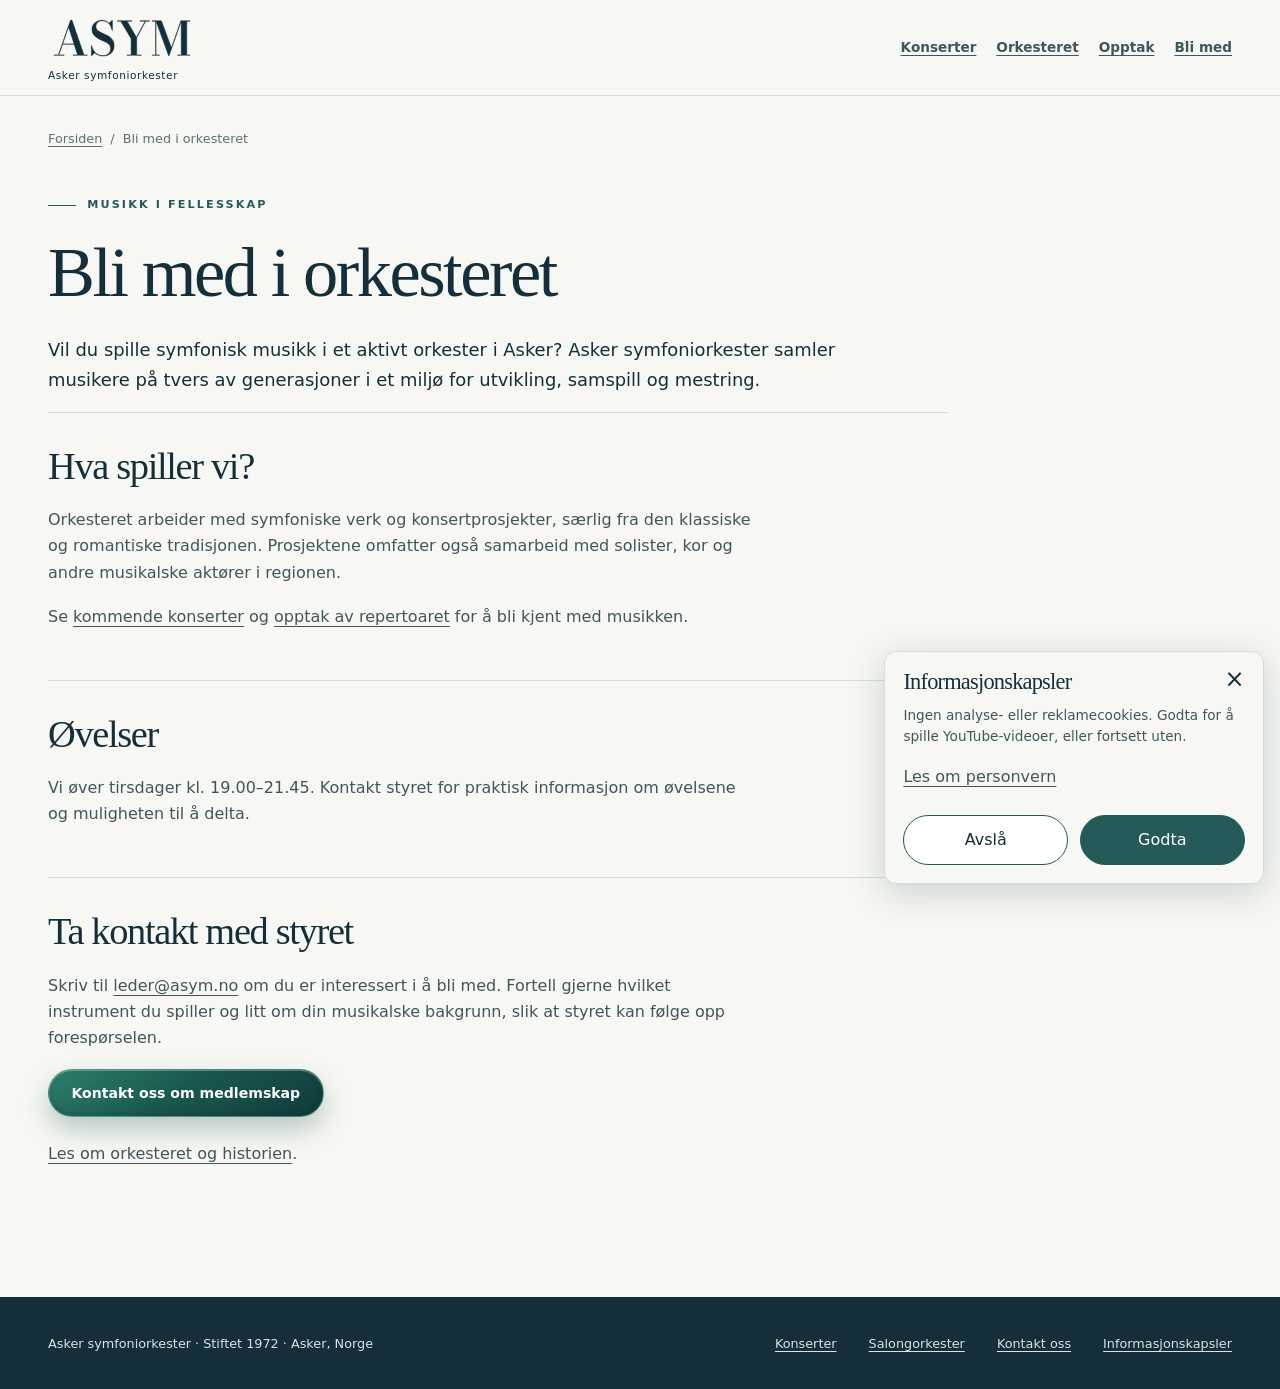
==== commit 3c4d88fb: "Remove privacy link from site footers" ====
--- a/bli-med/index.html
+++ b/bli-med/index.html
@@ -12,7 +12,7 @@
 <meta property="og:site_name" content="Asker symfoniorkester"><meta property="og:title" content="Spille i orkester i Asker? | Bli med i Asker symfoniorkester">
 <meta property="og:description" content="Vil du spille i Asker symfoniorkester? Vi øver tirsdager kl. 19.00–21.45. Kontakt styret om medlemskap og muligheten til å spille sammen med oss."><meta property="og:url" content="https://asym.no/bli-med/">
 <meta property="og:image" content="https://asym.no/images/orchestra_piano.jpg"><meta name="twitter:card" content="summary_large_image">
-<link rel="stylesheet" href="/styles.css?v=89"><link rel="stylesheet" href="/content-pages.css?v=2">
+<link rel="stylesheet" href="/styles.css?v=93"><link rel="stylesheet" href="/content-pages.css?v=2">
 <script type="application/ld+json">{
   "@context": "https://schema.org",
   "@graph": [
@@ -96,6 +96,6 @@
 <main id="main" class="container content-main">
 <nav class="breadcrumbs" aria-label="Brødsmuler"><a href="/">Forsiden</a> <span>/</span> <span aria-current="page">Bli med i orkesteret</span></nav>
 <p class="eyebrow">Musikk i fellesskap</p><h1>Bli med i orkesteret</h1><p class="lead">Vil du spille symfonisk musikk i et aktivt orkester i Asker? Asker symfoniorkester samler musikere på tvers av generasjoner i et miljø for utvikling, samspill og mestring.</p><section class="content-section"><h2>Hva spiller vi?</h2><p>Orkesteret arbeider med symfoniske verk og konsertprosjekter, særlig fra den klassiske og romantiske tradisjonen. Prosjektene omfatter også samarbeid med solister, kor og andre musikalske aktører i regionen.</p><p>Se <a href="/konserter/">kommende konserter</a> og <a href="/repertoar/">opptak av repertoaret</a> for å bli kjent med musikken.</p></section><section class="content-section"><h2>Øvelser</h2><p>Vi øver tirsdager kl. 19.00–21.45. Kontakt styret for praktisk informasjon om øvelsene og muligheten til å delta.</p></section><section class="content-section"><h2>Ta kontakt med styret</h2><p>Skriv til <a href="mailto:leder@asym.no">leder@asym.no</a> om du er interessert i å bli med. Fortell gjerne hvilket instrument du spiller og litt om din musikalske bakgrunn, slik at styret kan følge opp forespørselen.</p><a class="button button-primary" href="mailto:leder@asym.no">Kontakt oss om medlemskap</a><p class="content-note"><a href="/om/">Les om orkesteret og historien</a>.</p></section>
-</main><footer class="site-footer"><div class="container footer-inner"><p>Asker symfoniorkester · Stiftet 1972 · Asker, Norge</p><div class="footer-links"><a href="/konserter/">Konserter</a><a href="/salongorkester/">Salongorkester</a><a href="mailto:leder@asym.no">Kontakt oss</a><a href="/personvern.html">Personvern</a></div></div></footer>
+</main><footer class="site-footer"><div class="container footer-inner"><p>Asker symfoniorkester · Stiftet 1972 · Asker, Norge</p><div class="footer-links"><a href="/konserter/">Konserter</a><a href="/salongorkester/">Salongorkester</a><a href="mailto:leder@asym.no">Kontakt oss</a></div></div></footer>
 <script src="/cookies.js?v=3" defer></script>
 </body></html>
--- a/styles.css
+++ b/styles.css
@@ -24,40 +24,21 @@
 .cookie-actions button { flex: 1; min-height: 48px; padding: .65rem 1.25rem; border: 1px solid var(--fjord); border-radius: 999px; background: white; color: var(--ink); cursor: pointer; }
 .cookie-actions button[data-cookie-choice="accept"] { background: var(--fjord); color: white; }
 .cookie-preferences { min-height: 44px; padding: 0; border: 0; background: transparent; color: inherit; font: inherit; text-decoration: underline; text-underline-offset: .25em; cursor: pointer; }
-/* Membership stays on the main page, with a readable invitation and a single form. */
-#bli-medlem { background: #112c37; padding-block: clamp(3rem, 6vw, 5.5rem); }
-#bli-medlem .member-panel { display: grid; grid-template-columns: minmax(0, 1fr) minmax(0, 1fr); align-items: start; gap: clamp(2rem, 5vw, 4.5rem); }
-.member-copy p { max-width: 58ch; line-height: 1.7; }
-.member-rehearsal { margin-block: 1.75rem; padding-block: 1.25rem; border-block: 1px solid #ffffff33; }
-.member-rehearsal > span { display: block; margin-bottom: .35rem; color: #bad8cd; font-size: .75rem; letter-spacing: .12em; text-transform: uppercase; }
-.member-rehearsal strong { display: block; margin-bottom: .5rem; color: white; font-size: 1.1rem; }
-.member-form h3 { margin-bottom: .7rem; color: white; font-family: 'Segoe UI', system-ui, sans-serif; font-size: 1.35rem; font-weight: 600; letter-spacing: -.02em; }
-.member-form > p { font-size: .95rem; }
-.member-fields { display: grid; grid-template-columns: repeat(2, minmax(0, 1fr)); gap: 1.15rem; padding-block: 1.5rem; border-top: 1px solid #ffffff33; }
-.member-fields label { display: grid; gap: .5rem; min-width: 0; color: #f1f5f2; font-size: .9rem; font-weight: 600; }
-.member-field-wide { grid-column: 1 / -1; }
-.member-fields input, .member-fields textarea { width: 100%; min-width: 0; min-height: 48px; padding: .75rem .9rem; border: 1px solid #76908f; border-radius: 6px; background: #ffffff0d; color: white; font: inherit; font-size: 1rem; font-weight: 400; }
-.member-fields textarea { resize: vertical; }
-.member-fields input::placeholder { color: #b4c6c7; opacity: 1; }
-.member-fields input:focus-visible, .member-fields textarea:focus-visible { outline: 3px solid #b4d9cb; outline-offset: 3px; }
-.member-form .member-form-note, .member-form .member-form-alternative { color: #c6d8d5; font-size: .85rem; line-height: 1.6; }
-.member-form-alternative { margin-top: 1rem; }
-.form-honeypot { position: absolute; width: 1px; height: 1px; overflow: hidden; clip-path: inset(50%); }
-.member-form-status { margin: .8rem 0 0; color: #e6f2ec; font-size: .9rem; }
-.member-form-status:empty { display: none; }
-.member-form button:disabled { opacity: .7; cursor: wait; }
+/* A compact invitation with direct email contact. */
+#bli-medlem { background: #112c37; padding-block: clamp(2rem, 4vw, 3rem); }
+#bli-medlem .member-panel { display: grid; grid-template-columns: minmax(0, 1fr) auto; align-items: center; gap: 1.5rem 3rem; }
+.member-copy h2 { margin-bottom: .65rem; font-size: clamp(2rem, 4vw, 3rem); }
+.member-copy p { max-width: 58ch; margin-bottom: .5rem; }
+.member-copy .member-rehearsal { margin-bottom: 0; color: #bad8cd; font-size: .9rem; }
+.member-contact { justify-self: start; }
+@media (max-width: 760px) {
+  #bli-medlem .member-panel { grid-template-columns: minmax(0, 1fr); gap: 1.25rem; }
+}
 .privacy-dialog { width: min(760px, calc(100% - 2rem)); max-height: calc(100dvh - 2rem); padding: clamp(1.25rem, 4vw, 2.5rem); border: 1px solid var(--line); border-radius: 16px; background: var(--paper); color: var(--text); }
 .privacy-dialog::backdrop { background: #142f3977; }
 .privacy-dialog h1 { margin-bottom: 1.5rem; padding-right: 2.5rem; font-size: clamp(2rem, 5vw, 3rem); }
 .privacy-dialog h2 { margin-block: 1.5rem .75rem; font-size: 1.5rem; }
 .privacy-dialog-close { position: sticky; top: 0; display: block; margin-left: auto; width: 44px; height: 44px; border: 1px solid var(--line); border-radius: 8px; background: var(--paper); color: var(--ink); font-size: 1.5rem; cursor: pointer; }
-@media (max-width: 760px) {
-  #bli-medlem .member-panel { grid-template-columns: minmax(0, 1fr); gap: 2.5rem; }
-}
-@media (max-width: 480px) {
-  .member-fields { grid-template-columns: minmax(0, 1fr); }
-  .member-form > .button { width: 100%; }
-}
 * { box-sizing: border-box; }
 html { scroll-behavior: smooth; scroll-padding-top: 100px; background: var(--paper); }
 body { margin: 0; color: var(--text); background: var(--paper); font-family: 'Segoe UI', system-ui, sans-serif; font-size: 1rem; line-height: 1.65; -webkit-font-smoothing: antialiased; }
@@ -111,11 +92,6 @@
 .hero-gallery-slide img { object-fit: cover; object-position: center 48%; filter: saturate(.96) contrast(1.04); }
 .hero-gallery-slide:nth-child(2) img { object-position: center 48%; }
 .hero-gallery-slide:nth-child(3) img { object-position: center 45%; }
-.hero-gallery-controls { position: absolute; right: clamp(1.25rem, 4vw, 3rem); bottom: clamp(.25rem, 1vw, .75rem); z-index: 3; display: flex; gap: 0; }
-.hero-gallery-controls button { display: grid; place-items: center; width: 44px; height: 44px; padding: 0; border: 0; background: transparent; cursor: pointer; }
-.hero-gallery-controls button::before { content: ''; width: 24px; height: 4px; border-radius: 99px; background: rgba(255,255,255,.45); transition: width .25s ease, background .25s ease; }
-.hero-gallery-controls button.is-active::before { width: 36px; background: #e4eee5; }
-.hero-gallery-controls button:focus-visible { outline: 2px solid white; outline-offset: 4px; }
 .carousel-track, .carousel-slide, .carousel-slide img { width: 100%; height: 100%; }
 .carousel-slide { margin: 0; }
 .carousel-slide img { object-fit: cover; object-position: 60% 45%; }
@@ -711,12 +687,20 @@
 @media (max-width: 760px) { .upcoming-carousel.is-enhanced .upcoming-grid { --visible-cards: 1; } .upcoming-carousel-progress button { width: 40px; } .upcoming-carousel-progress button::before { width: 16px; } .upcoming-carousel-progress button.is-active { width: 48px; } .upcoming-carousel-progress button.is-active::before { width: 30px; } }
 @media (max-width: 480px) { .upcoming-carousel.is-enhanced .upcoming-card > img { aspect-ratio: 1.46; } }
 
-/* Keep the complete typography of each concert poster visible at every width. */
+/* Consistent artwork frames, filled edge to edge without letterboxing. */
+.upcoming-card > img,
 .upcoming-carousel.is-enhanced .upcoming-card > img {
-  object-fit: contain;
+  width: 100%;
+  height: auto;
+  aspect-ratio: 1920 / 1005;
+  object-fit: cover;
+  object-position: center;
   background: #10191c;
 }
-.upcoming-carousel.is-enhanced .upcoming-card-warm > img { background: #d9d5d1; }
+.upcoming-card-warm > img,
+.upcoming-carousel.is-enhanced .upcoming-card-warm > img { object-position: center top; }
+.upcoming-card-opera-dynamitten > img,
+.upcoming-carousel.is-enhanced .upcoming-card-opera-dynamitten > img { object-position: center bottom; }
 .upcoming-carousel.is-enhanced .upcoming-card { cursor: pointer; }
 .upcoming-carousel.is-enhanced .upcoming-card:focus-visible { outline: 3px solid var(--fjord); outline-offset: 4px; }
 
@@ -1049,22 +1033,27 @@
 }
 
 /* Keep practical contact details compact before the final invitation to join. */
-#kontakt { padding-block: clamp(1.75rem, 3.5svh, 2.5rem); border-top: 1px solid var(--line); background: #eef2ef; }
-#kontakt .two-column { align-items: center; gap: clamp(2rem, 5vw, 5rem); }
-#kontakt .eyebrow { margin-bottom: .5rem; }
-#kontakt h2 { margin-bottom: .7rem; font-size: clamp(2.4rem, 3.5vw, 3.25rem); }
-#kontakt p { margin-bottom: 0; }
-#kontakt .contact-card { padding: 1rem 1.35rem; background: rgba(255, 255, 255, .7); }
-#kontakt .contact-email { margin-bottom: .55rem; font-size: clamp(1.65rem, 2.6vw, 2.2rem); }
-#kontakt .contact-list { gap: 0; }
-#kontakt .contact-list > span { padding-block: .38rem; }
-#bli-medlem { padding-block: clamp(2rem, 4svh, 3rem); }
-#bli-medlem .eyebrow { margin-bottom: .55rem; }
-#bli-medlem h2 { margin-bottom: .6rem; font-size: clamp(2.3rem, 3.8vw, 3.45rem); }
-#bli-medlem .lead { margin-bottom: .6rem; }
+#kontakt { padding-block: 1.25rem; border-top: 1px solid var(--line); background: #eef2ef; }
+#kontakt .two-column { grid-template-columns: minmax(0, .8fr) minmax(0, 1.2fr); align-items: center; gap: 2rem; }
+#kontakt h2 { margin-bottom: .4rem; font-size: clamp(1.65rem, 2.5vw, 2rem); }
+#kontakt p { max-width: 42ch; margin-bottom: 0; font-size: .9rem; }
+#kontakt .contact-card { padding: .75rem 1rem; background: rgba(255, 255, 255, .7); }
+#kontakt .contact-email { margin-bottom: .4rem; font-size: 1.4rem; }
+#kontakt .contact-list { grid-template-columns: repeat(2, minmax(0, 1fr)); gap: 0 1.25rem; }
+#kontakt .contact-list > span { grid-template-columns: 62px minmax(0, 1fr); gap: .5rem; padding-block: .3rem; font-size: .8rem; }
+#kontakt .contact-list strong { font-size: .6rem; letter-spacing: .06em; }
+#bli-medlem { padding-block: 1.25rem; }
+#bli-medlem h2 { margin-bottom: .35rem; font-size: clamp(1.65rem, 2.5vw, 2rem); }
+#bli-medlem .member-copy p { margin-bottom: .25rem; font-size: .9rem; }
+#bli-medlem .member-copy .member-rehearsal { margin-bottom: 0; font-size: .8rem; }
 @media (max-width: 760px) {
-  #kontakt .two-column { gap: 1.5rem; }
-  #bli-medlem .member-panel { gap: 1.25rem; }
+  #kontakt .two-column { grid-template-columns: minmax(0, 1fr); gap: .85rem; }
+  #bli-medlem .member-panel { gap: .85rem; }
+}
+@media (max-width: 600px) {
+  #kontakt .contact-card { padding: 0; background: transparent; }
+  #kontakt .contact-list { grid-template-columns: minmax(0, 1fr); }
+  #kontakt .contact-list > span { grid-template-columns: 75px minmax(0, 1fr); }
 }
 
 /* Tablet widths have room for editorial spreads, but not for desktop type sizes. */
@@ -1106,7 +1095,6 @@
   .video-thumb { margin-bottom: 0; }
 }
 @media (max-width: 760px) {
-  .hero-gallery-controls { top: .5rem; right: var(--gutter); bottom: auto; }
 }
 
 /* Reflow safeguards for narrow screens, enlarged text and short viewports. */
@@ -1165,7 +1153,6 @@
   .home-page .nav-menu { background: #112c37; border-color: #ffffff22; }
   .home-page .nav-menu.is-open { max-height: calc(100dvh - 73px); }
   .home-page .hero { padding-top: calc(72px + 3rem); }
-  .home-page .hero-gallery-controls { top: 80px; }
 }
 @media (max-height: 500px) {
   .home-page .site-header { position: absolute; }
